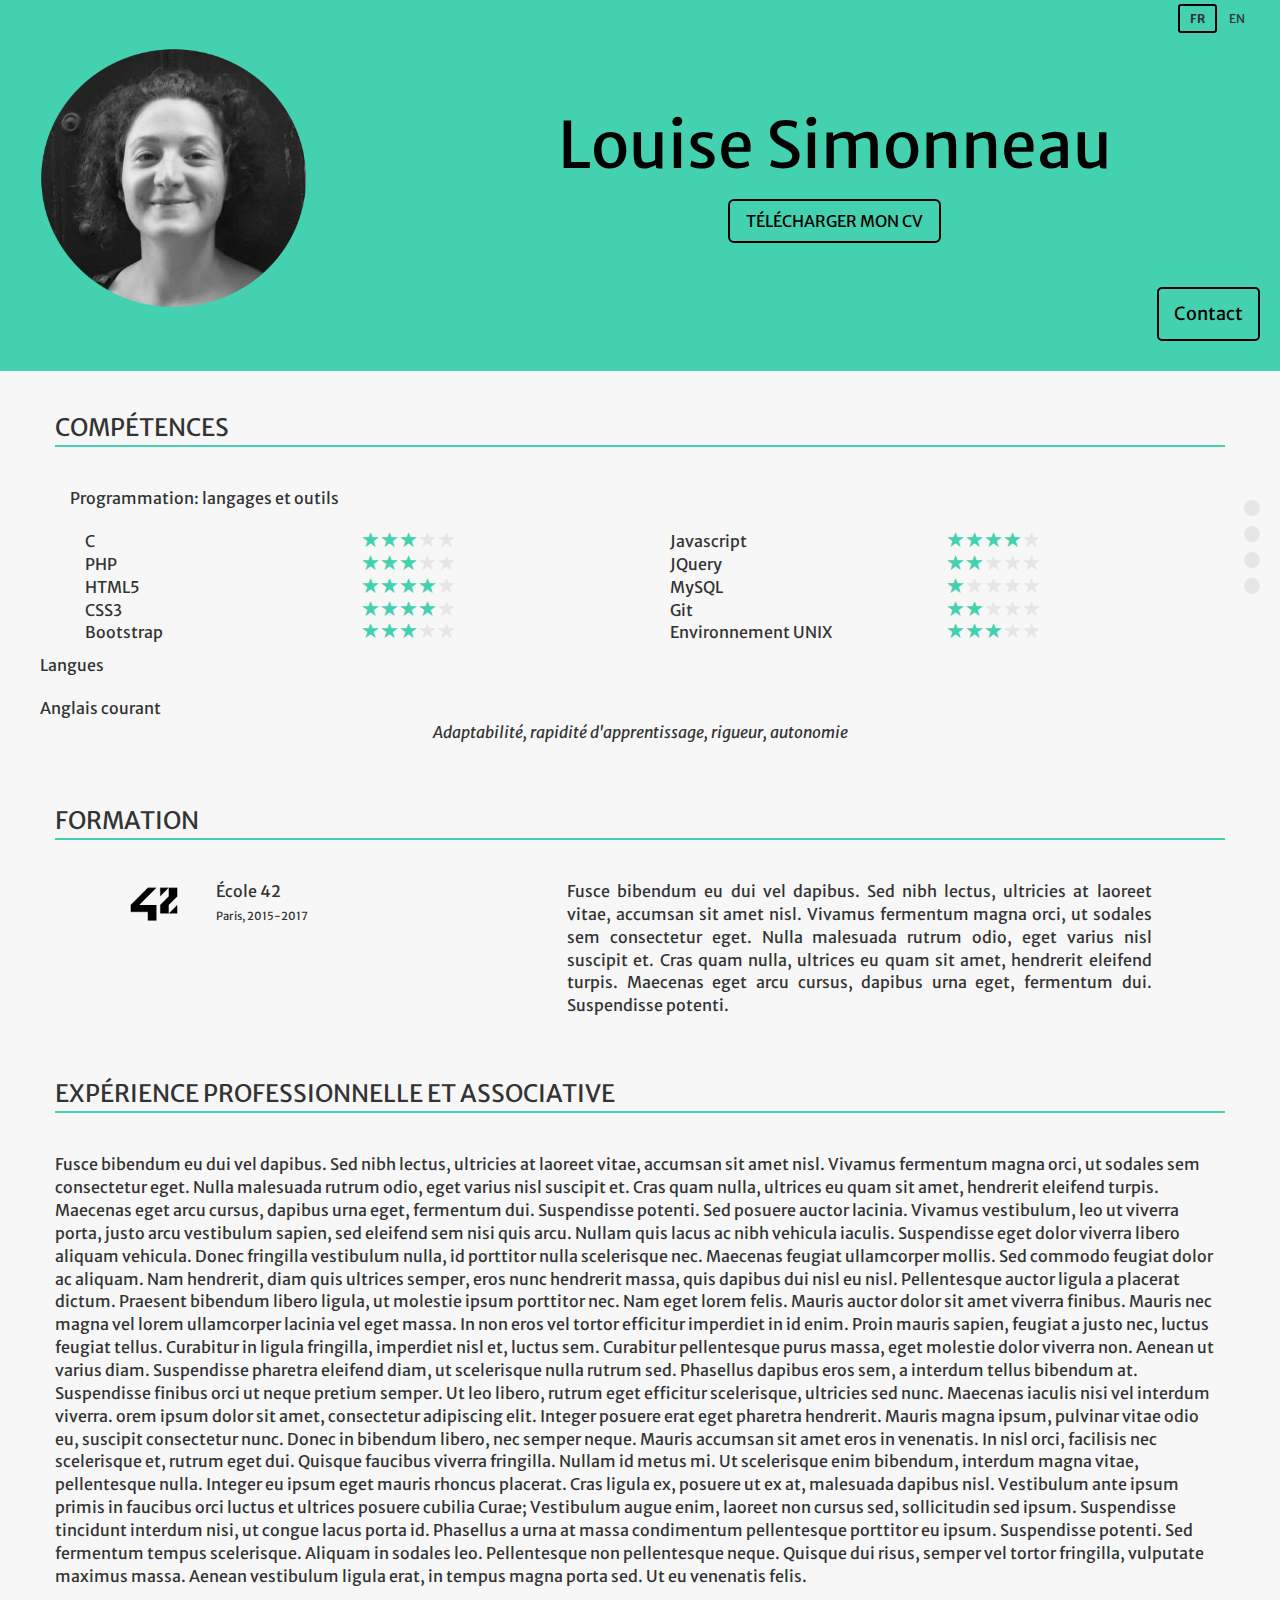
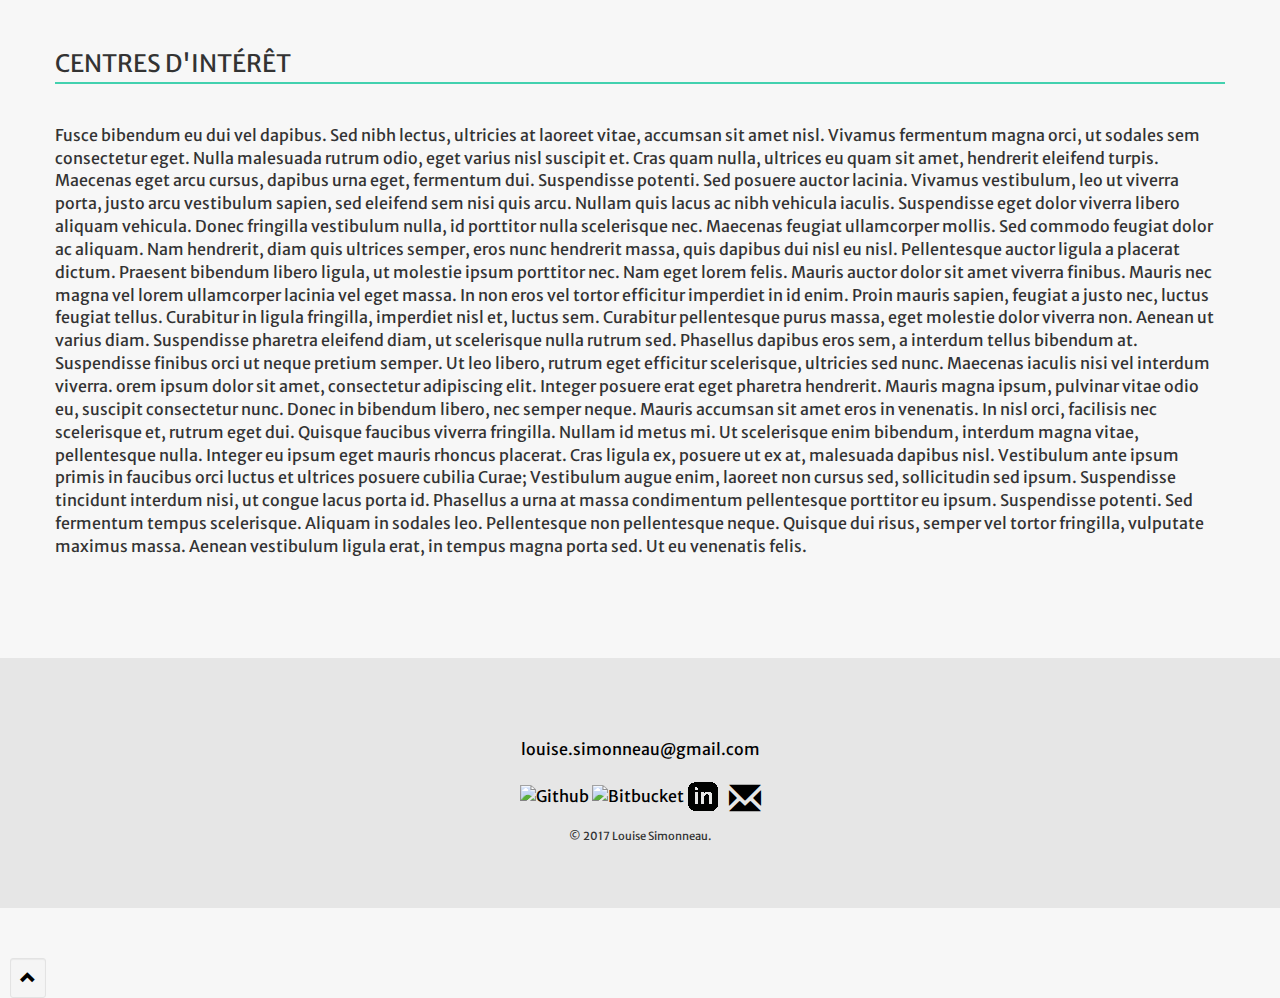
==== index.html @ 4b3ee163 "star-rated skills, imgs for studies" ====
<!DOCTYPE html>
<html>
<head>
	<title>Louise Simonneau</title>

	<meta charset="utf-8">
  	<meta name="viewport" content="width=device-width, initial-scale=1">
	<link href="https://fonts.googleapis.com/css?family=Merriweather+Sans" rel="stylesheet">
 	<link rel="stylesheet" href="https://maxcdn.bootstrapcdn.com/bootstrap/3.3.7/css/bootstrap.min.css">
 	<script src="https://ajax.googleapis.com/ajax/libs/jquery/3.2.1/jquery.min.js"></script>
	<script src="https://maxcdn.bootstrapcdn.com/bootstrap/3.3.7/js/bootstrap.min.js"></script>
	<link rel="stylesheet" type="text/css" href="resume.css">
	<script type="text/javascript" src="translate.js"></script>
</head>

<body data-spy="scroll" data-target="navbar" data-offset="50">
	<header id="top" class="container-fluid">
		<div id="lang_selectors" class="row-fluid">
			<span id="fr" class="btn-sm lang_selector">FR</span>
			<span id="en" class="btn-sm lang_selector">EN</span>
		</div>
		<div id="ls_dl" class="row-fluid">
			<div class="col-xs-5 col-sm-4 col-md-4 col-lg-4"><img id="photo" alt="Louise Simonneau" src="img/resume_photo.png"></img></div>
			<div id="title" class="col-xs-7 col-sm-8 col-md-8 col-lg-8">
				<h1 id="name"><a href="#">Louise Simonneau</a></h1>
				<div class="row">
				<a id="down_button" class="btn-lg" target="blank"></a>
      			<a id="sm_down_button" target="blank"><span class="btn-lg glyphicon glyphicon-download-alt"></span></a>
			</div>
			</div>
		</div>
		<nav id="nav_bar" class="row-fluid nav navbar-default">
				<!--  <div class="navbar-header">
      				<button id="nav_bar_toggle" type="button" class="navbar-toggle" data-toggle="collapse" data-target="#nav_bar">
     					<span class="icon-bar"></span>
        				<span class="icon-bar"></span>
        				<span class="icon-bar"></span>
      				</button>
      			</div>
      			<div id="nav_bar" class="collapse navbar-collapse">
      				<ul class="nav navbar-nav navbar-right">
      					<li>
      						<a id="skills_nav" href="#skills"></a>
      					</li>
      					<li>
      						<a id="ed_nav" href="#education"></a>
      					</li>
      					<li>
      						<a id="exp_nav" href="#experience"></a>
      					</li>
      					<li>
      						<a id="hobs_nav" href="#hobbies"></a>
      					</li>
      					<li id="contact_nav">
      						<a href="#links">Contact</a>
      					</li>
      				</ul>
      			</div> -->
      		<ul class="nav navbar-nav navbar-right">
      			<li>
					<a id="contact_nav" class="btn-lg" href="#links">Contact</a>
      			</li>
		</nav>
		<!-- </div> -->
	</header>



<div class="container main">
<div data-spy="affix" id="dot-nav">
    	<ul>
	      <li id="skills_nav" class="my-tooltip" title="Skills"><a href="#skills_title"></a></li>
	      <li id="ed_nav" class="my-tooltip" title="Education"><a href="#education"></a></li>
	      <li id="exp_nav" class="my-tooltip" title="Experience"><a href="#experience"></a></li>
	      <li id="hobs_nav" class="my-tooltip" title="Hobbies"><a href="#hobbies"></a></li>

	    </ul>
	</div>
	<span id="top_link" class="hidden affix-top">
   		<a href="#top" class="well well-sm" onclick="$('html,body').animate({scrollTop:0},'slow');return false;">
   	    	<i class="glyphicon glyphicon-chevron-up"></i>
   		</a>
	</span>

	<section id="skills" class="row resume_section">
		<div id="skills_title" class="section_title"></div>
			<div class="col-xs-12 col-sm-12 col-md-12 col-lg-12">
				<div class="row skills_row">
					<p id="info" class="subsection_title col-xs-12 col-sm-12 col-md-12 col-lg-12"></p>
					<ul class="col-xs-12 col-sm-6 col-md-6 col-lg-6">
						<li class="skill">
							<span class="skill_id col-xs-6 col-sm-6 col-md-6 col-lg-6">C</span>
							<div class="stars col-xs-6 col-sm-6 col-md-6 col-lg-6">
								<span class="glyphicon glyphicon-star filled"></span>
								<span class="glyphicon glyphicon-star filled"></span>
								<span class="glyphicon glyphicon-star filled"></span>
								<span class="glyphicon glyphicon-star"></span>
								<span class="glyphicon glyphicon-star"></span>
							</div>
						</li>
						<li class="skill">
							<!-- <div class="skill col-xs-12 col-sm-6 col-md-6 col-lg-6"> -->
							<span class="skill_id col-xs-6 col-sm-6 col-md-6 col-lg-6">PHP</span>
							<div class="stars col-xs-6 col-sm-6 col-md-6 col-lg-6">
								<span class="glyphicon glyphicon-star filled"></span>
								<span class="glyphicon glyphicon-star filled"></span>
								<span class="glyphicon glyphicon-star filled"></span>
								<span class="glyphicon glyphicon-star"></span>
								<span class="glyphicon glyphicon-star"></span>
							</div>
						</li>
						<li class="skill">
					<!-- <div class="skill col-xs-12 col-sm-6 col-md-6 col-lg-6"> -->
							<span class="skill_id col-xs-6 col-sm-6 col-md-6 col-lg-6">HTML5</span>
							<div class="stars col-xs-6 col-sm-6 col-md-6 col-lg-6">
								<span class="glyphicon glyphicon-star filled"></span>
								<span class="glyphicon glyphicon-star filled"></span>
								<span class="glyphicon glyphicon-star filled"></span>
								<span class="glyphicon glyphicon-star filled"></span>
								<span class="glyphicon glyphicon-star"></span>
							</div>
						</li>
					<!-- <div class="skill col-xs-12 col-sm-6 col-md-6 col-lg-6"> -->
						<li class="skill">
							<span class="skill_id col-xs-6 col-sm-6 col-md-6 col-lg-6">CSS3</span>
							<div class="stars col-xs-6 col-sm-6 col-md-6 col-lg-6">
								<span class="glyphicon glyphicon-star filled"></span>
								<span class="glyphicon glyphicon-star filled"></span>
								<span class="glyphicon glyphicon-star filled"></span>
								<span class="glyphicon glyphicon-star filled"></span>
								<span class="glyphicon glyphicon-star"></span>
							</div>
						</li>
					<!-- <div class="skill col-xs-12 col-sm-6 col-md-6 col-lg-6"> -->
						<li class="skill">
							<span class="skill_id col-xs-6 col-sm-6 col-md-6 col-lg-6">Bootstrap</span>
							<div class="stars col-xs-6 col-sm-6 col-md-6 col-lg-6">
								<span class="glyphicon glyphicon-star filled"></span>
								<span class="glyphicon glyphicon-star filled"></span>
								<span class="glyphicon glyphicon-star filled"></span>
								<span class="glyphicon glyphicon-star"></span>
								<span class="glyphicon glyphicon-star"></span>
							</div>
						</li>
						</ul>
					<ul class="no-bullets col-xs-12 col-sm-6 col-md-6 col-lg-6">
						<li class="skill">
					<!-- <div class="skill col-xs-12 col-sm-6 col-md-6 col-lg-6"> -->
							<span class="skill_id col-xs-6 col-sm-6 col-md-6 col-lg-6">Javascript</span>
							<div class="stars col-xs-6 col-sm-6 col-md-6 col-lg-6">
								<span class="glyphicon glyphicon-star filled"></span>
								<span class="glyphicon glyphicon-star filled"></span>
								<span class="glyphicon glyphicon-star filled"></span>
								<span class="glyphicon glyphicon-star filled"></span>
								<span class="glyphicon glyphicon-star"></span>
							</div>
						</li>
					<!-- <div class="skill col-xs-12 col-sm-6 col-md-6 col-lg-6"> -->
						<li class="skill">
							<span class="skill_id col-xs-6 col-sm-6 col-md-6 col-lg-6">JQuery</span>
							<div class="stars col-xs-6 col-sm-6 col-md-6 col-lg-6">
								<span class="glyphicon glyphicon-star filled"></span>
								<span class="glyphicon glyphicon-star filled"></span>
								<span class="glyphicon glyphicon-star"></span>
								<span class="glyphicon glyphicon-star"></span>
								<span class="glyphicon glyphicon-star"></span>
							</div>
						</li>
						<li class="skill">
					<!-- <div class="skill col-xs-12 col-sm-6 col-md-6 col-lg-6"> -->
							<span class="skill_id col-xs-6 col-sm-6 col-md-6 col-lg-6">MySQL</span>
							<div class="stars col-xs-6 col-sm-6 col-md-6 col-lg-6">
								<span class="glyphicon glyphicon-star filled"></span>
								<span class="glyphicon glyphicon-star"></span>
								<span class="glyphicon glyphicon-star"></span>
								<span class="glyphicon glyphicon-star"></span>
								<span class="glyphicon glyphicon-star"></span>
							</div>
						</li>
					<!-- <div class="skill col-xs-12 col-sm-6 col-md-6 col-lg-6"> -->
						<li class="skill">
							<span class="skill_id col-xs-6 col-sm-6 col-md-6 col-lg-6">Git</span>
							<div class="stars col-xs-6 col-sm-6 col-md-6 col-lg-6">
								<span class="glyphicon glyphicon-star filled"></span>
								<span class="glyphicon glyphicon-star filled"></span>
								<span class="glyphicon glyphicon-star"></span>
								<span class="glyphicon glyphicon-star"></span>
								<span class="glyphicon glyphicon-star"></span>
							</div>
						</li>
						<li class="skill">
					<!-- <div class="skill col-xs-12 col-sm-6 col-md-6 col-lg-6"> -->
							<span id="unix" class="skill_id col-xs-6 col-sm-6 col-md-6 col-lg-6"></span>
							<div class="stars col-xs-6 col-sm-6 col-md-6 col-lg-6">
								<span class="glyphicon glyphicon-star filled"></span>
								<span class="glyphicon glyphicon-star filled"></span>
								<span class="glyphicon glyphicon-star filled"></span>
								<span class="glyphicon glyphicon-star"></span>
								<span class="glyphicon glyphicon-star"></span>
							</div>
						</li>
				</ul>
				<div class="row">
					<p id="lang" class="subsection_title"></p>
					<p id="french"></p>
					<p id="english"></p>
				</div>
			</div>
			<div class="col-xs-12 col-sm-6 col-md-6 col-lg-6">
			</div>
		<div id="comp_adj" class="col-xs-12 col-sm-12 col-md-12 col-lg-12"></div>
	</section>

	<section id="education" class="row resume_section">
		<div id="ed_title" class="section_title"></div>
		<div class="section_content">
			<a href="http://www.42.fr/" target="blank" class="col-xs-1 col-sm-1 col-md-1 col-lg-1">
				<img alt="&Eacutecole 42" src="img/42.png"></img>
			</a>
			<div class="col-xs-4 col-sm-4 col-md-4 col-lg-4">
				<p>&Eacutecole 42</p>
				<span class="year">Paris, 2015-2017</span>
			</div>
			<div class="description col-xs-7 col-sm-7 col-md-7 col-lg-7">
				Fusce bibendum eu dui vel dapibus. Sed nibh lectus, ultricies at laoreet vitae, accumsan sit amet nisl. Vivamus fermentum magna orci, ut sodales sem consectetur eget. Nulla malesuada rutrum odio, eget varius nisl suscipit et. Cras quam nulla, ultrices eu quam sit amet, hendrerit eleifend turpis. Maecenas eget arcu cursus, dapibus urna eget, fermentum dui. Suspendisse potenti.
			</div>
		</div>

	</section>

	<section id="experience" class="row resume_section">
		<div id="exp_title" class="section_title"></div>
		<p>Fusce bibendum eu dui vel dapibus. Sed nibh lectus, ultricies at laoreet vitae, accumsan sit amet nisl. Vivamus fermentum magna orci, ut sodales sem consectetur eget. Nulla malesuada rutrum odio, eget varius nisl suscipit et. Cras quam nulla, ultrices eu quam sit amet, hendrerit eleifend turpis. Maecenas eget arcu cursus, dapibus urna eget, fermentum dui. Suspendisse potenti. Sed posuere auctor lacinia. Vivamus vestibulum, leo ut viverra porta, justo arcu vestibulum sapien, sed eleifend sem nisi quis arcu. Nullam quis lacus ac nibh vehicula iaculis. Suspendisse eget dolor viverra libero aliquam vehicula. Donec fringilla vestibulum nulla, id porttitor nulla scelerisque nec. Maecenas feugiat ullamcorper mollis. Sed commodo feugiat dolor ac aliquam. Nam hendrerit, diam quis ultrices semper, eros nunc hendrerit massa, quis dapibus dui nisl eu nisl.

Pellentesque auctor ligula a placerat dictum. Praesent bibendum libero ligula, ut molestie ipsum porttitor nec. Nam eget lorem felis. Mauris auctor dolor sit amet viverra finibus. Mauris nec magna vel lorem ullamcorper lacinia vel eget massa. In non eros vel tortor efficitur imperdiet in id enim. Proin mauris sapien, feugiat a justo nec, luctus feugiat tellus.

Curabitur in ligula fringilla, imperdiet nisl et, luctus sem. Curabitur pellentesque purus massa, eget molestie dolor viverra non. Aenean ut varius diam. Suspendisse pharetra eleifend diam, ut scelerisque nulla rutrum sed. Phasellus dapibus eros sem, a interdum tellus bibendum at. Suspendisse finibus orci ut neque pretium semper. Ut leo libero, rutrum eget efficitur scelerisque, ultricies sed nunc. Maecenas iaculis nisi vel interdum viverra.
orem ipsum dolor sit amet, consectetur adipiscing elit. Integer posuere erat eget pharetra hendrerit. Mauris magna ipsum, pulvinar vitae odio eu, suscipit consectetur nunc. Donec in bibendum libero, nec semper neque. Mauris accumsan sit amet eros in venenatis. In nisl orci, facilisis nec scelerisque et, rutrum eget dui. Quisque faucibus viverra fringilla. Nullam id metus mi. Ut scelerisque enim bibendum, interdum magna vitae, pellentesque nulla. Integer eu ipsum eget mauris rhoncus placerat. Cras ligula ex, posuere ut ex at, malesuada dapibus nisl.

Vestibulum ante ipsum primis in faucibus orci luctus et ultrices posuere cubilia Curae; Vestibulum augue enim, laoreet non cursus sed, sollicitudin sed ipsum. Suspendisse tincidunt interdum nisi, ut congue lacus porta id. Phasellus a urna at massa condimentum pellentesque porttitor eu ipsum. Suspendisse potenti. Sed fermentum tempus scelerisque. Aliquam in sodales leo. Pellentesque non pellentesque neque. Quisque dui risus, semper vel tortor fringilla, vulputate maximus massa. Aenean vestibulum ligula erat, in tempus magna porta sed. Ut eu venenatis felis.
</p>
	</section>

	<section id="hobbies" class="row resume_section">
		<div id="hobbies_title" class="section_title"></div>
		<p>Fusce bibendum eu dui vel dapibus. Sed nibh lectus, ultricies at laoreet vitae, accumsan sit amet nisl. Vivamus fermentum magna orci, ut sodales sem consectetur eget. Nulla malesuada rutrum odio, eget varius nisl suscipit et. Cras quam nulla, ultrices eu quam sit amet, hendrerit eleifend turpis. Maecenas eget arcu cursus, dapibus urna eget, fermentum dui. Suspendisse potenti. Sed posuere auctor lacinia. Vivamus vestibulum, leo ut viverra porta, justo arcu vestibulum sapien, sed eleifend sem nisi quis arcu. Nullam quis lacus ac nibh vehicula iaculis. Suspendisse eget dolor viverra libero aliquam vehicula. Donec fringilla vestibulum nulla, id porttitor nulla scelerisque nec. Maecenas feugiat ullamcorper mollis. Sed commodo feugiat dolor ac aliquam. Nam hendrerit, diam quis ultrices semper, eros nunc hendrerit massa, quis dapibus dui nisl eu nisl.

Pellentesque auctor ligula a placerat dictum. Praesent bibendum libero ligula, ut molestie ipsum porttitor nec. Nam eget lorem felis. Mauris auctor dolor sit amet viverra finibus. Mauris nec magna vel lorem ullamcorper lacinia vel eget massa. In non eros vel tortor efficitur imperdiet in id enim. Proin mauris sapien, feugiat a justo nec, luctus feugiat tellus.

Curabitur in ligula fringilla, imperdiet nisl et, luctus sem. Curabitur pellentesque purus massa, eget molestie dolor viverra non. Aenean ut varius diam. Suspendisse pharetra eleifend diam, ut scelerisque nulla rutrum sed. Phasellus dapibus eros sem, a interdum tellus bibendum at. Suspendisse finibus orci ut neque pretium semper. Ut leo libero, rutrum eget efficitur scelerisque, ultricies sed nunc. Maecenas iaculis nisi vel interdum viverra.
orem ipsum dolor sit amet, consectetur adipiscing elit. Integer posuere erat eget pharetra hendrerit. Mauris magna ipsum, pulvinar vitae odio eu, suscipit consectetur nunc. Donec in bibendum libero, nec semper neque. Mauris accumsan sit amet eros in venenatis. In nisl orci, facilisis nec scelerisque et, rutrum eget dui. Quisque faucibus viverra fringilla. Nullam id metus mi. Ut scelerisque enim bibendum, interdum magna vitae, pellentesque nulla. Integer eu ipsum eget mauris rhoncus placerat. Cras ligula ex, posuere ut ex at, malesuada dapibus nisl.

Vestibulum ante ipsum primis in faucibus orci luctus et ultrices posuere cubilia Curae; Vestibulum augue enim, laoreet non cursus sed, sollicitudin sed ipsum. Suspendisse tincidunt interdum nisi, ut congue lacus porta id. Phasellus a urna at massa condimentum pellentesque porttitor eu ipsum. Suspendisse potenti. Sed fermentum tempus scelerisque. Aliquam in sodales leo. Pellentesque non pellentesque neque. Quisque dui risus, semper vel tortor fringilla, vulputate maximus massa. Aenean vestibulum ligula erat, in tempus magna porta sed. Ut eu venenatis felis.
</p>
	</section>
</div>

<footer class="container-fluid">
	<div class="row-fluid">
		<a href="mailto:louise.simonneau@gmail.com">louise.simonneau@gmail.com</a>
	</div>
	<div id="links" class="row-fluid">
		<a href="https://github.com/lsimonne" target="blank"><img class="link_img" src="img/github.png" alt="Github"></a>
		<a href="https://bitbucket.org/lsimonne/" target="blank"><img class="link_img" src="img/bitbucket.png" alt="Bitbucket"></a>
		<a href="https://www.linkedin.com/in/louise-simonneau-8ba914130/" target="blank"><img class="link_img" src="img/linkedin.png" alt="LinkedIn"></a>
		<a href="mailto:louise.simonneau@gmail.com" class="glyphicon glyphicon-envelope"></a>
	</div>
	<p class="copyright">&copy 2017 Louise Simonneau.</p>

<!-- links to linkedin, github, etc. -->
</footer>
<script type="text/javascript" src="smooth_scrolling.js"></script>
</body>
</html>
---- resume.css ----
body {
	font-family: 'Merriweather Sans', sans-serif;
	background-color: #F7F7F7;
	box-sizing: border-box;
	font-size: 16px;
	position: relative;
}
header {
	background-color: #43D1AF;
	margin-bottom: 30px;
	padding-bottom: 20px;
}
p {
	margin: 0;
}
.right_align {
	text-align: right;
}
#photo {
	height: 70%;
	width: 70%;
}
#title {
	padding: 5% 0px 0px 0px;
}
a {
	color: black;
	text-decoration: none;
}
a:link, a:visited, a:active {
	text-decoration: none;
	color: black;
}
h1 {
	font-size: 2.5em;
	font-weight: normal;
	margin-top: 0px;
	margin-bottom: 15px;
}
.row-fluid {
	padding: 10px 10px 10px 10px;
	clear: both;
}
nav, .navbar, .nav, .navbar-right {
	background-color: #43D1AF;
	border: none;
}
.navbar-default .navbar-nav>li>a{
	color: black;
}
.glyphicon-download-alt {
	font-size: 1.5em;
	margin-left: 50px;
	margin-bottom: -20px;
	padding: 0;
}
#contact_nav {
	border-radius: 5px;
	border: 2px solid black;
	float: right;
	margin-top: -30px;
	margin-right: 10px;
}
#contact_nav:hover {
	color: #888788;
	border: 2px solid #888788;
}
#dot-nav{
	right: 10px;
	top: 50%;
	margin-top: -50px;
	height: 100px;
	z-index: 999;
}
#dot-nav li {
	position: relative;
	background-color: #e6e6e6;
	border:3px solid #e6e6e6;
	border-radius: 15px 15px 15px 15px;
	cursor: pointer;
	padding: 5px;
	height: 10px;
	margin: 10px 10px 0px 0px;
	width: 10px;
	vertical-align:bottom;
}
#dot-nav li.active, #dot-nav li:hover {
	background-color: #43D1AF;
}
.my-tooltip + .tooltip.left > .tooltip-arrow{
    top: 50%;
    right:  0;
    margin-top: -5px;
    border-top: 5px solid transparent;
    border-bottom: 5px solid transparent;
    border-left: 5px solid #43D1AF;
}
ul {
	list-style-type: none;
}
#top_link.affix-top {
    position: absolute; /* allows it to "slide" up into view */
    bottom: -82px;
    left: 10px;
}
#top_link.affix {
    position: fixed; /* keeps it on the bottom once in view */
    bottom: 18px;
    left: 95%;
}
#down_button {
	border: 2px solid black;
	font-size: 0.8em;
	color: black;
	margin-left: 90px;
}
#down_button:hover {
	color: #888788;
	border: 2px solid #888788;
}
#sm_down_button {
	display: none;
}
#lang_selectors {
	text-align: right;
	font-size: 0.7em;
}
.lang_selector {
	cursor: pointer;
}
.lang_selector:hover {
	color: #888788;
}
.resume_section {
	margin-bottom: 50px;
}
.section_title {
	font-size: 1.5em;
	width: 100%;
	margin-bottom: 40px;
	padding-top: 10px;
	border-bottom: 2px solid #43D1AF;
}
.section_content {
	margin: 0 5% 0 5%;
}
.subsection_title {
	margin-bottom: 20px;
}
li.skill {
	margin-bottom: 20px;
}
.glyphicon.glyphicon-star.filled {
	color: #43D1AF;
}
.glyphicon.glyphicon-star {
	color: #e6e6e6;
}
#comp_adj {
	text-align: center;
	font-style: italic;
}
.year {
	font-size: 0.7em;
}
.description {
	text-align: justify;
	text-justify: inter-word;
}
footer {
	background-color: #e6e6e6;
	text-align: center;
	vertical-align: middle;
	padding: 70px;
	margin-top: 50px;
	height: 250px;
}
.copyright {
	font-size: 0.7em;
	margin-bottom: 0;
}
.link_img {
	margin-top: -1.5em;
}
.glyphicon-envelope {
	font-size: 2em;
	margin-left: 7px;
}
@media only screen and (min-width: 1200px) {
	#title {
		padding-left: 10%;
	}
	h1 {
		font-size: 4em;
		margin-bottom: 30px;
	}
	#dot-nav{
		top: 60%;
	}
	#down_button {
		margin-left: 185px;
		font-size: 1em;
	}
}
@media only screen and (max-width: 767px) {
	#top_link.affix {
		left: 90%;
	}
	#photo {
		height: 90%;
		width: 90%;
	}
}
@media only screen and (max-width: 664px) {
	#title {
		padding-top: 0%;
	}
	#down_button {
		display: none;
	}
	#sm_down_button {
		display: block;
	}
	#contact_nav {
		margin-top: -55px;
	}
}
@media only screen and (max-width: 396px) {
	h1 {
		font-size: 2em;
	}
	.container-fluid {
		padding-left: 0px;
	}
}
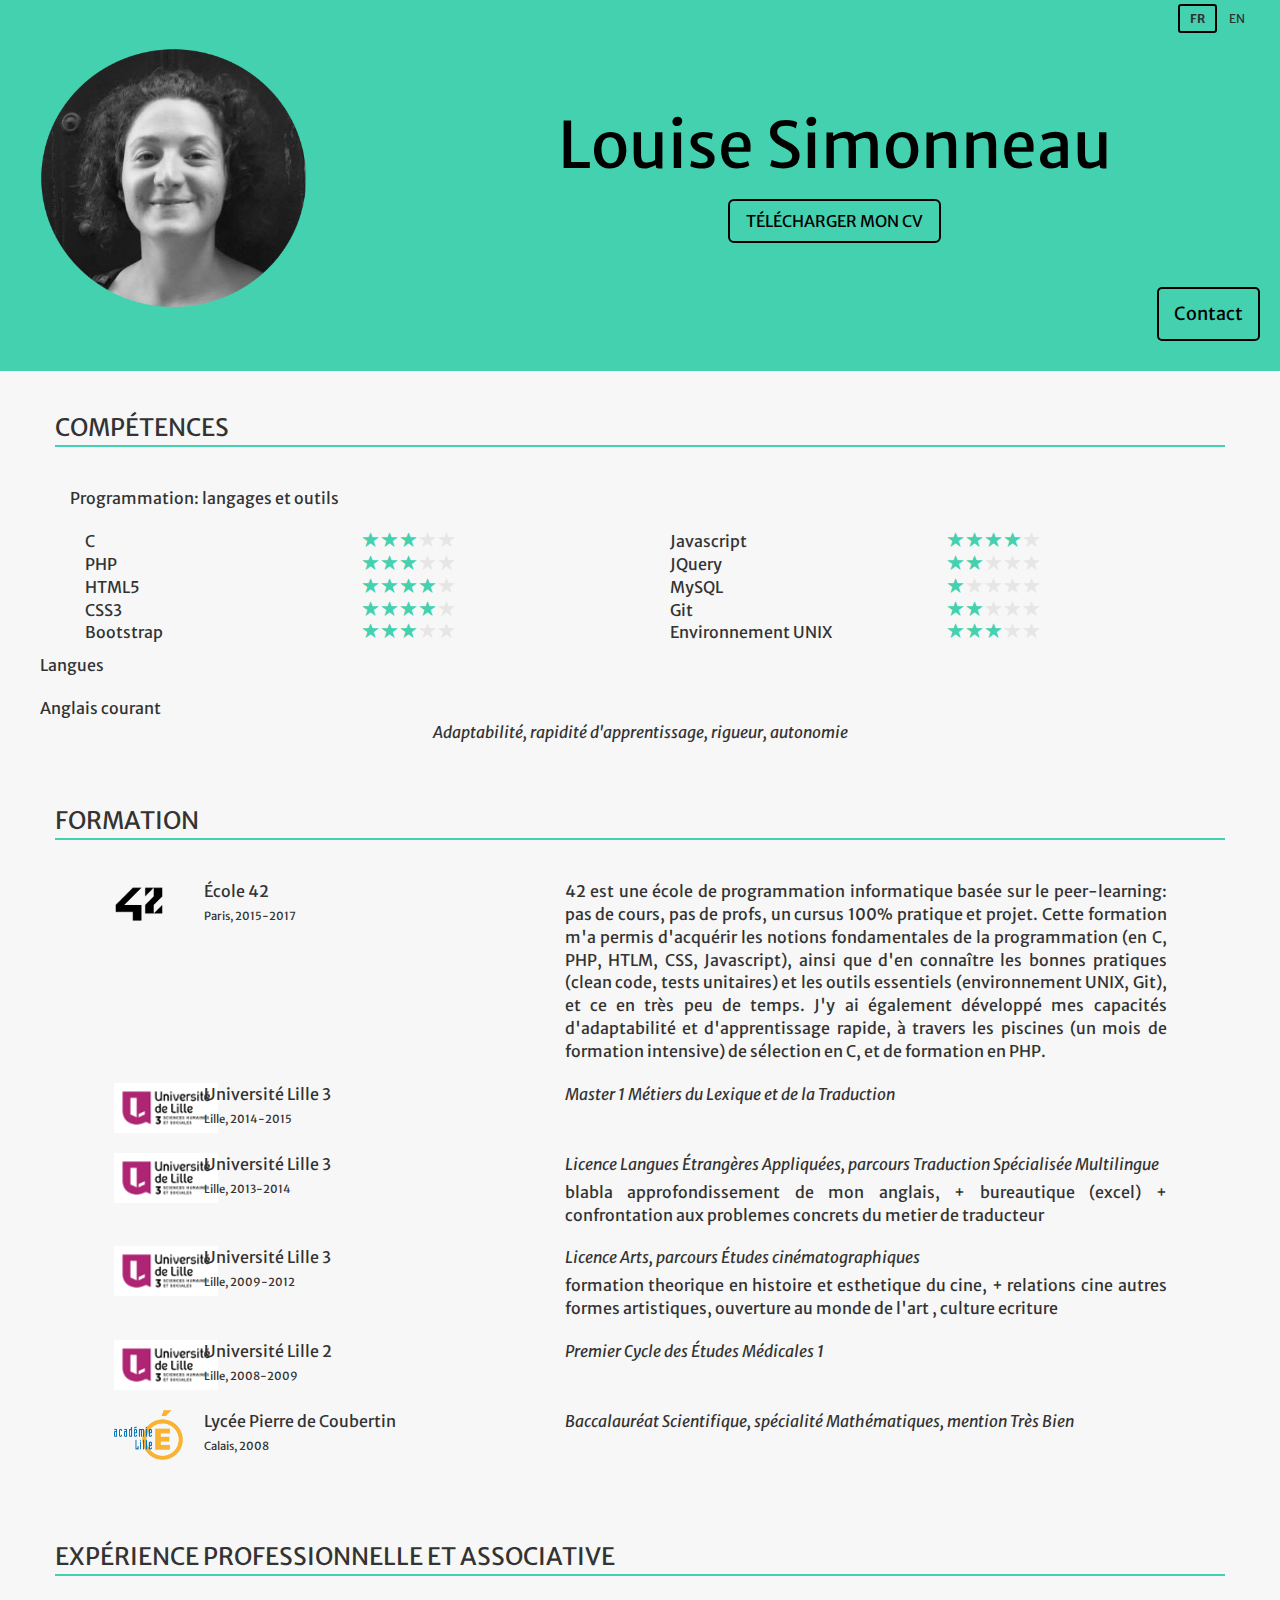
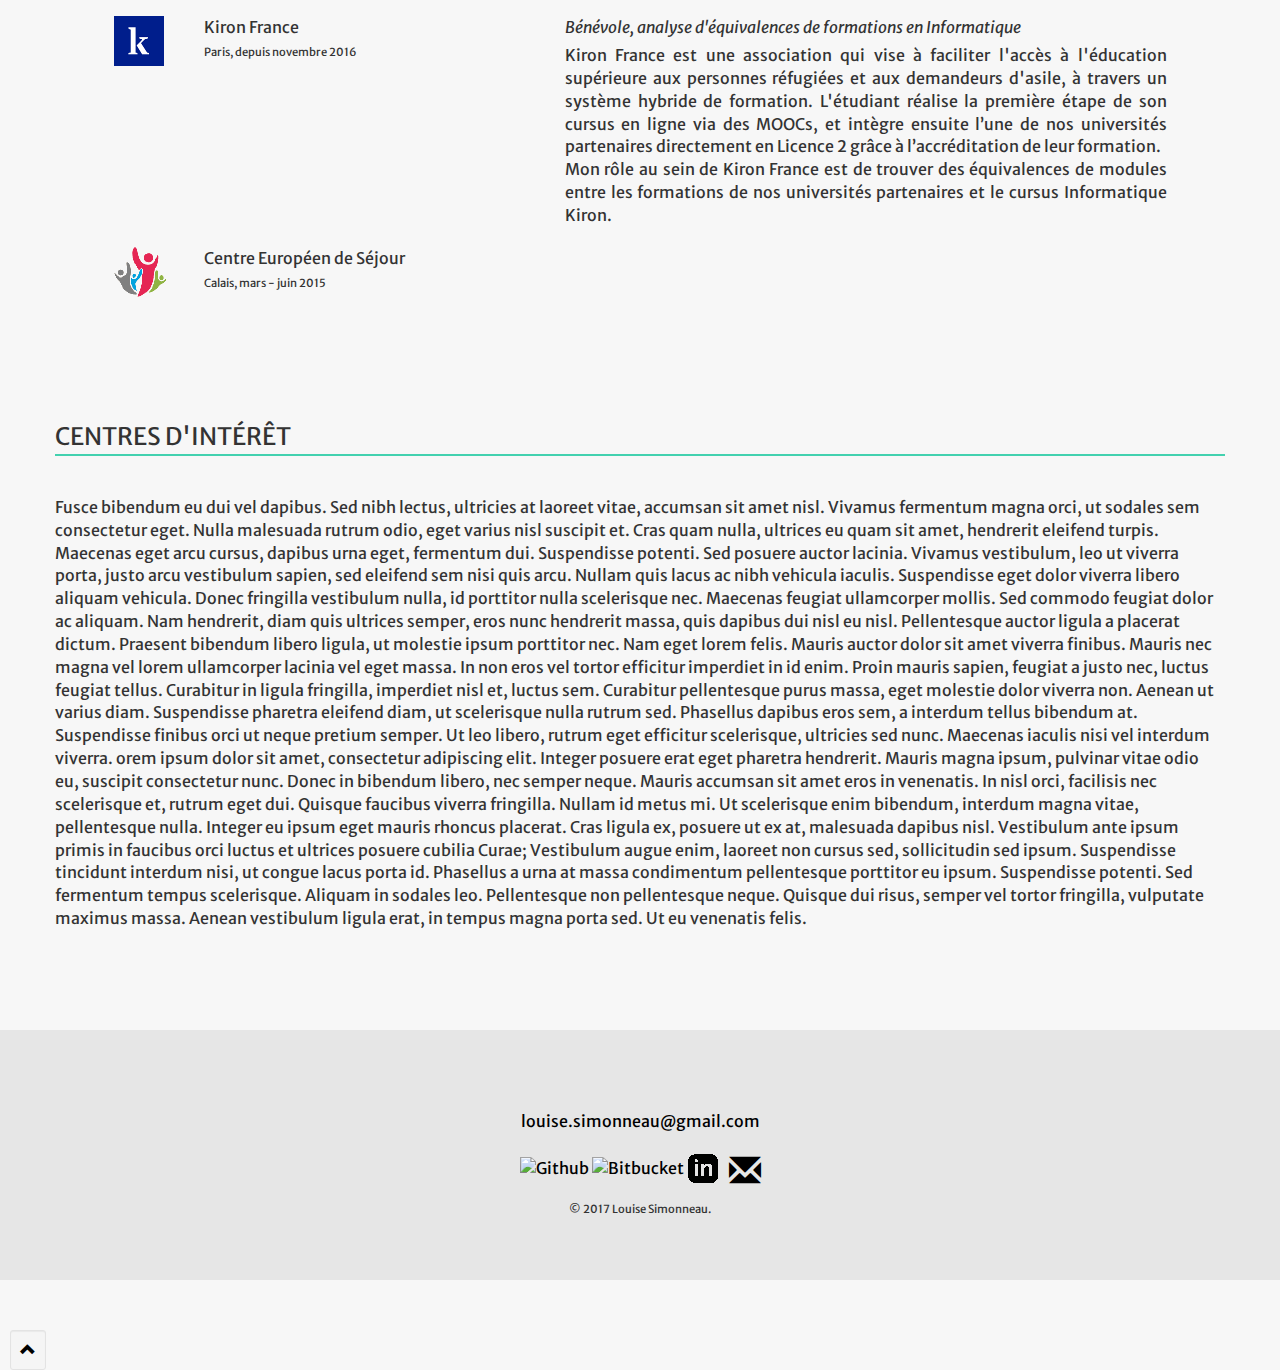
==== commit 06226808: "contents formation + fixed dot nav" ====
--- a/index.html
+++ b/index.html
@@ -5,6 +5,9 @@
 
 	<meta charset="utf-8">
   	<meta name="viewport" content="width=device-width, initial-scale=1">
+	<meta NAME="ROBOTS" CONTENT="INDEX, FOLLOW">
+  	<meta name="author" content="Louise Simonneau">
+  	<meta name="description" content="CV de Louise Simonneau">
 	<link href="https://fonts.googleapis.com/css?family=Merriweather+Sans" rel="stylesheet">
  	<link rel="stylesheet" href="https://maxcdn.bootstrapcdn.com/bootstrap/3.3.7/css/bootstrap.min.css">
  	<script src="https://ajax.googleapis.com/ajax/libs/jquery/3.2.1/jquery.min.js"></script>
@@ -24,8 +27,8 @@
 			<div id="title" class="col-xs-7 col-sm-8 col-md-8 col-lg-8">
 				<h1 id="name"><a href="#">Louise Simonneau</a></h1>
 				<div class="row">
-				<a id="down_button" class="btn-lg" target="blank"></a>
-      			<a id="sm_down_button" target="blank"><span class="btn-lg glyphicon glyphicon-download-alt"></span></a>
+				<a id="down_button" class="btn-lg" target="_blank"></a>
+      			<a id="sm_down_button" target="_blank"><span class="btn-lg glyphicon glyphicon-download-alt"></span></a>
 			</div>
 			</div>
 		</div>
@@ -67,7 +70,7 @@
 
 
 <div class="container main">
-<div data-spy="affix" id="dot-nav">
+<div  class="affix" id="dot-nav">
     	<ul>
 	      <li id="skills_nav" class="my-tooltip" title="Skills"><a href="#skills_title"></a></li>
 	      <li id="ed_nav" class="my-tooltip" title="Education"><a href="#education"></a></li>
@@ -99,7 +102,6 @@
 							</div>
 						</li>
 						<li class="skill">
-							<!-- <div class="skill col-xs-12 col-sm-6 col-md-6 col-lg-6"> -->
 							<span class="skill_id col-xs-6 col-sm-6 col-md-6 col-lg-6">PHP</span>
 							<div class="stars col-xs-6 col-sm-6 col-md-6 col-lg-6">
 								<span class="glyphicon glyphicon-star filled"></span>
@@ -110,7 +112,6 @@
 							</div>
 						</li>
 						<li class="skill">
-					<!-- <div class="skill col-xs-12 col-sm-6 col-md-6 col-lg-6"> -->
 							<span class="skill_id col-xs-6 col-sm-6 col-md-6 col-lg-6">HTML5</span>
 							<div class="stars col-xs-6 col-sm-6 col-md-6 col-lg-6">
 								<span class="glyphicon glyphicon-star filled"></span>
@@ -120,7 +121,6 @@
 								<span class="glyphicon glyphicon-star"></span>
 							</div>
 						</li>
-					<!-- <div class="skill col-xs-12 col-sm-6 col-md-6 col-lg-6"> -->
 						<li class="skill">
 							<span class="skill_id col-xs-6 col-sm-6 col-md-6 col-lg-6">CSS3</span>
 							<div class="stars col-xs-6 col-sm-6 col-md-6 col-lg-6">
@@ -131,7 +131,6 @@
 								<span class="glyphicon glyphicon-star"></span>
 							</div>
 						</li>
-					<!-- <div class="skill col-xs-12 col-sm-6 col-md-6 col-lg-6"> -->
 						<li class="skill">
 							<span class="skill_id col-xs-6 col-sm-6 col-md-6 col-lg-6">Bootstrap</span>
 							<div class="stars col-xs-6 col-sm-6 col-md-6 col-lg-6">
@@ -145,7 +144,6 @@
 						</ul>
 					<ul class="no-bullets col-xs-12 col-sm-6 col-md-6 col-lg-6">
 						<li class="skill">
-					<!-- <div class="skill col-xs-12 col-sm-6 col-md-6 col-lg-6"> -->
 							<span class="skill_id col-xs-6 col-sm-6 col-md-6 col-lg-6">Javascript</span>
 							<div class="stars col-xs-6 col-sm-6 col-md-6 col-lg-6">
 								<span class="glyphicon glyphicon-star filled"></span>
@@ -155,7 +153,6 @@
 								<span class="glyphicon glyphicon-star"></span>
 							</div>
 						</li>
-					<!-- <div class="skill col-xs-12 col-sm-6 col-md-6 col-lg-6"> -->
 						<li class="skill">
 							<span class="skill_id col-xs-6 col-sm-6 col-md-6 col-lg-6">JQuery</span>
 							<div class="stars col-xs-6 col-sm-6 col-md-6 col-lg-6">
@@ -167,7 +164,6 @@
 							</div>
 						</li>
 						<li class="skill">
-					<!-- <div class="skill col-xs-12 col-sm-6 col-md-6 col-lg-6"> -->
 							<span class="skill_id col-xs-6 col-sm-6 col-md-6 col-lg-6">MySQL</span>
 							<div class="stars col-xs-6 col-sm-6 col-md-6 col-lg-6">
 								<span class="glyphicon glyphicon-star filled"></span>
@@ -177,7 +173,6 @@
 								<span class="glyphicon glyphicon-star"></span>
 							</div>
 						</li>
-					<!-- <div class="skill col-xs-12 col-sm-6 col-md-6 col-lg-6"> -->
 						<li class="skill">
 							<span class="skill_id col-xs-6 col-sm-6 col-md-6 col-lg-6">Git</span>
 							<div class="stars col-xs-6 col-sm-6 col-md-6 col-lg-6">
@@ -189,7 +184,6 @@
 							</div>
 						</li>
 						<li class="skill">
-					<!-- <div class="skill col-xs-12 col-sm-6 col-md-6 col-lg-6"> -->
 							<span id="unix" class="skill_id col-xs-6 col-sm-6 col-md-6 col-lg-6"></span>
 							<div class="stars col-xs-6 col-sm-6 col-md-6 col-lg-6">
 								<span class="glyphicon glyphicon-star filled"></span>
@@ -214,15 +208,80 @@
 	<section id="education" class="row resume_section">
 		<div id="ed_title" class="section_title"></div>
 		<div class="section_content">
-			<a href="http://www.42.fr/" target="blank" class="col-xs-1 col-sm-1 col-md-1 col-lg-1">
-				<img alt="&Eacutecole 42" src="img/42.png"></img>
-			</a>
-			<div class="col-xs-4 col-sm-4 col-md-4 col-lg-4">
-				<p>&Eacutecole 42</p>
-				<span class="year">Paris, 2015-2017</span>
-			</div>
-			<div class="description col-xs-7 col-sm-7 col-md-7 col-lg-7">
-				Fusce bibendum eu dui vel dapibus. Sed nibh lectus, ultricies at laoreet vitae, accumsan sit amet nisl. Vivamus fermentum magna orci, ut sodales sem consectetur eget. Nulla malesuada rutrum odio, eget varius nisl suscipit et. Cras quam nulla, ultrices eu quam sit amet, hendrerit eleifend turpis. Maecenas eget arcu cursus, dapibus urna eget, fermentum dui. Suspendisse potenti.
+			<div class="row section_unit">
+				<a href="http://www.42.fr/" target="_blank" class="col-xs-1 col-sm-1 col-md-1 col-lg-1">
+					<img alt="&Eacutecole 42" src="img/42.png"></img>
+				</a>
+				<div class="col-xs-4 col-sm-4 col-md-4 col-lg-4">
+					<p>&Eacutecole 42</p>
+					<span class="year">Paris, 2015-2017</span>
+				</div>
+				<div id="descr_42" class="description col-xs-7 col-sm-7 col-md-7 col-lg-7">
+					
+				</div>
+			</div>
+			<div class="row section_unit">
+				<a href="http://cecille.recherche.univ-lille3.fr/ufr-llce/offre-de-formation/pole-master/master-mention-traduction/metiers-du-lexique-et-de-la/article/melextra-premiere-annee" target="_blank" class="col-xs-1 col-sm-1 col-md-1 col-lg-1">
+					<img alt="Lille 3" src="img/lille3.png"></img>
+				</a>
+				<div class="col-xs-4 col-sm-4 col-md-4 col-lg-4">
+					<p>Universit&eacute Lille 3</p>
+					<span class="year">Lille, 2014-2015</span>
+				</div>
+				<div class="description col-xs-7 col-sm-7 col-md-7 col-lg-7">
+					<p id="title_melex" class="section_unit_title"></p>
+				</div>
+			</div>
+			<div class="row section_unit">
+				<a href="https://www.univ-lille3.fr/ufr-lea/" target="_blank" class="col-xs-1 col-sm-1 col-md-1 col-lg-1">
+					<img alt="Lille 3" src="img/lille3.png"></img>
+				</a>
+				<div class="col-xs-4 col-sm-4 col-md-4 col-lg-4">
+					<p>Universit&eacute Lille 3</p>
+					<span class="year">Lille, 2013-2014</span>
+				</div>
+				<div class="description col-xs-7 col-sm-7 col-md-7 col-lg-7">
+					<p id="title_lea" class="section_unit_title"></p>
+					<p id="descr_lea"></p>
+				</div>
+			</div>
+			<div class="row section_unit">
+				<a href="https://www.univ-lille3.fr/ufr-lea/" target="_blank" class="col-xs-1 col-sm-1 col-md-1 col-lg-1">
+					<img alt="Lille 3" src="img/lille3.png"></img>
+				</a>
+				<div class="col-xs-4 col-sm-4 col-md-4 col-lg-4">
+					<p>Universit&eacute Lille 3</p>
+					<span class="year">Lille, 2009-2012</span>
+				</div>
+				<div class="description col-xs-7 col-sm-7 col-md-7 col-lg-7">
+					<p id="title_cine" class="section_unit_title"></p>
+					<p id="descr_cine"></p>
+				</div>
+			</div>
+			<div class="row section_unit">
+				<a href="http://paces.univ-lille2.fr/" target="_blank" class="col-xs-1 col-sm-1 col-md-1 col-lg-1">
+					<img alt="Lille 2" src="img/lille3.png"></img>
+				</a>
+				<div class="col-xs-4 col-sm-4 col-md-4 col-lg-4">
+					<p>Universit&eacute Lille 2</p>
+					<span class="year">Lille, 2008-2009</span>
+				</div>
+				<div class="description col-xs-7 col-sm-7 col-md-7 col-lg-7">
+					<p id="title_med" class="section_unit_title"></p>
+				</div>
+			</div>
+			<div class="row section_unit">
+				<a href="http://www.education.gouv.fr/annuaire/62-pas-de-calais/calais/lycee/lycee-pierre-de-coubertin.html"
+				target="_blank" class="col-xs-1 col-sm-1 col-md-1 col-lg-1">
+					<img alt="Lyc&eacutee Coubertin" src="img/coubertin.png"></img>
+				</a>
+				<div class="col-xs-4 col-sm-4 col-md-4 col-lg-4">
+					<p>Lyc&eacutee Pierre de Coubertin</p>
+					<span class="year">Calais, 2008</span>
+				</div>
+				<div class="description col-xs-7 col-sm-7 col-md-7 col-lg-7">
+					<p id="title_bac" class="section_unit_title"></p>
+				</div>
 			</div>
 		</div>
 
@@ -230,15 +289,51 @@
 
 	<section id="experience" class="row resume_section">
 		<div id="exp_title" class="section_title"></div>
-		<p>Fusce bibendum eu dui vel dapibus. Sed nibh lectus, ultricies at laoreet vitae, accumsan sit amet nisl. Vivamus fermentum magna orci, ut sodales sem consectetur eget. Nulla malesuada rutrum odio, eget varius nisl suscipit et. Cras quam nulla, ultrices eu quam sit amet, hendrerit eleifend turpis. Maecenas eget arcu cursus, dapibus urna eget, fermentum dui. Suspendisse potenti. Sed posuere auctor lacinia. Vivamus vestibulum, leo ut viverra porta, justo arcu vestibulum sapien, sed eleifend sem nisi quis arcu. Nullam quis lacus ac nibh vehicula iaculis. Suspendisse eget dolor viverra libero aliquam vehicula. Donec fringilla vestibulum nulla, id porttitor nulla scelerisque nec. Maecenas feugiat ullamcorper mollis. Sed commodo feugiat dolor ac aliquam. Nam hendrerit, diam quis ultrices semper, eros nunc hendrerit massa, quis dapibus dui nisl eu nisl.
-
-Pellentesque auctor ligula a placerat dictum. Praesent bibendum libero ligula, ut molestie ipsum porttitor nec. Nam eget lorem felis. Mauris auctor dolor sit amet viverra finibus. Mauris nec magna vel lorem ullamcorper lacinia vel eget massa. In non eros vel tortor efficitur imperdiet in id enim. Proin mauris sapien, feugiat a justo nec, luctus feugiat tellus.
-
-Curabitur in ligula fringilla, imperdiet nisl et, luctus sem. Curabitur pellentesque purus massa, eget molestie dolor viverra non. Aenean ut varius diam. Suspendisse pharetra eleifend diam, ut scelerisque nulla rutrum sed. Phasellus dapibus eros sem, a interdum tellus bibendum at. Suspendisse finibus orci ut neque pretium semper. Ut leo libero, rutrum eget efficitur scelerisque, ultricies sed nunc. Maecenas iaculis nisi vel interdum viverra.
-orem ipsum dolor sit amet, consectetur adipiscing elit. Integer posuere erat eget pharetra hendrerit. Mauris magna ipsum, pulvinar vitae odio eu, suscipit consectetur nunc. Donec in bibendum libero, nec semper neque. Mauris accumsan sit amet eros in venenatis. In nisl orci, facilisis nec scelerisque et, rutrum eget dui. Quisque faucibus viverra fringilla. Nullam id metus mi. Ut scelerisque enim bibendum, interdum magna vitae, pellentesque nulla. Integer eu ipsum eget mauris rhoncus placerat. Cras ligula ex, posuere ut ex at, malesuada dapibus nisl.
-
-Vestibulum ante ipsum primis in faucibus orci luctus et ultrices posuere cubilia Curae; Vestibulum augue enim, laoreet non cursus sed, sollicitudin sed ipsum. Suspendisse tincidunt interdum nisi, ut congue lacus porta id. Phasellus a urna at massa condimentum pellentesque porttitor eu ipsum. Suspendisse potenti. Sed fermentum tempus scelerisque. Aliquam in sodales leo. Pellentesque non pellentesque neque. Quisque dui risus, semper vel tortor fringilla, vulputate maximus massa. Aenean vestibulum ligula erat, in tempus magna porta sed. Ut eu venenatis felis.
-</p>
+		<div class="section_content">
+			<div class="row section_unit">
+				<a href="https://kiron.ngo/kiron-france-en/" target="_blank" class="col-xs-1 col-sm-1 col-md-1 col-lg-1">
+					<img alt="Kiron" src="img/kiron.png"></img>
+				</a>
+				<div class="col-xs-4 col-sm-4 col-md-4 col-lg-4">
+					<p>Kiron France</p>
+					<span class="year">Paris, <span id="since_nov"></span></span>
+				</div>
+				<div class="description col-xs-7 col-sm-7 col-md-7 col-lg-7">
+					<p id="title_kiron" class="section_unit_title"></p>
+					<p id="descr_kiron"></p>
+				</div>
+			</div>
+		</div>
+		<div class="section_content">
+			<div class="row section_unit">
+				<a href="http://www.auberge-jeunesse-calais.com" target="_blank" class="col-xs-1 col-sm-1 col-md-1 col-lg-1">
+					<img alt="CES Calais" src="img/hostel.png"></img>
+				</a>
+				<div class="col-xs-4 col-sm-4 col-md-4 col-lg-4">
+					<p>Centre Europ&eacuteen de S&eacutejour</p>
+					<span class="year">Calais, <span id="march_june"></span></span>
+				</div>
+				<div class="description col-xs-7 col-sm-7 col-md-7 col-lg-7">
+					<p id="title_hostel" class="section_unit_title"></p>
+					<p id="descr_hostel"></p>
+				</div>
+			</div>
+		</div>
+		<div class="section_content">
+			<div class="row section_unit">
+				<a href="" target="_blank" class="col-xs-1 col-sm-1 col-md-1 col-lg-1">
+					<img alt="" src="img/.png"></img>
+				</a>
+				<div class="col-xs-4 col-sm-4 col-md-4 col-lg-4">
+					<p></p>
+					<span class="year"> <span id=""></span></span>
+				</div>
+				<div class="description col-xs-7 col-sm-7 col-md-7 col-lg-7">
+					<p id="title_" class="section_unit_title"></p>
+					<p id="descr_"></p>
+				</div>
+			</div>
+		</div>
 	</section>
 
 	<section id="hobbies" class="row resume_section">
@@ -260,9 +355,9 @@
 		<a href="mailto:louise.simonneau@gmail.com">louise.simonneau@gmail.com</a>
 	</div>
 	<div id="links" class="row-fluid">
-		<a href="https://github.com/lsimonne" target="blank"><img class="link_img" src="img/github.png" alt="Github"></a>
-		<a href="https://bitbucket.org/lsimonne/" target="blank"><img class="link_img" src="img/bitbucket.png" alt="Bitbucket"></a>
-		<a href="https://www.linkedin.com/in/louise-simonneau-8ba914130/" target="blank"><img class="link_img" src="img/linkedin.png" alt="LinkedIn"></a>
+		<a href="https://github.com/lsimonne" target="_blank"><img class="link_img" src="img/github.png" alt="Github"></a>
+		<a href="https://bitbucket.org/lsimonne/" target="_blank"><img class="link_img" src="img/bitbucket.png" alt="Bitbucket"></a>
+		<a href="https://www.linkedin.com/in/louise-simonneau-8ba914130/" target="_blank"><img class="link_img" src="img/linkedin.png" alt="LinkedIn"></a>
 		<a href="mailto:louise.simonneau@gmail.com" class="glyphicon glyphicon-envelope"></a>
 	</div>
 	<p class="copyright">&copy 2017 Louise Simonneau.</p>
--- a/resume.css
+++ b/resume.css
@@ -67,10 +67,11 @@
 }
 #dot-nav{
 	right: 10px;
-	top: 50%;
-	margin-top: -50px;
+	top: calc(50% - 50px);
+	margin-top: 0;
 	height: 100px;
 	z-index: 999;
+	display: none;
 }
 #dot-nav li {
 	position: relative;
@@ -142,7 +143,14 @@
 	border-bottom: 2px solid #43D1AF;
 }
 .section_content {
-	margin: 0 5% 0 5%;
+	margin: 0px 5% 0 5%;
+}
+.section_unit {
+	margin-bottom: 20px;
+}
+.section_unit_title {
+	font-style: italic;
+	margin-bottom: 5px;
 }
 .subsection_title {
 	margin-bottom: 20px;
@@ -194,9 +202,6 @@
 		font-size: 4em;
 		margin-bottom: 30px;
 	}
-	#dot-nav{
-		top: 60%;
-	}
 	#down_button {
 		margin-left: 185px;
 		font-size: 1em;
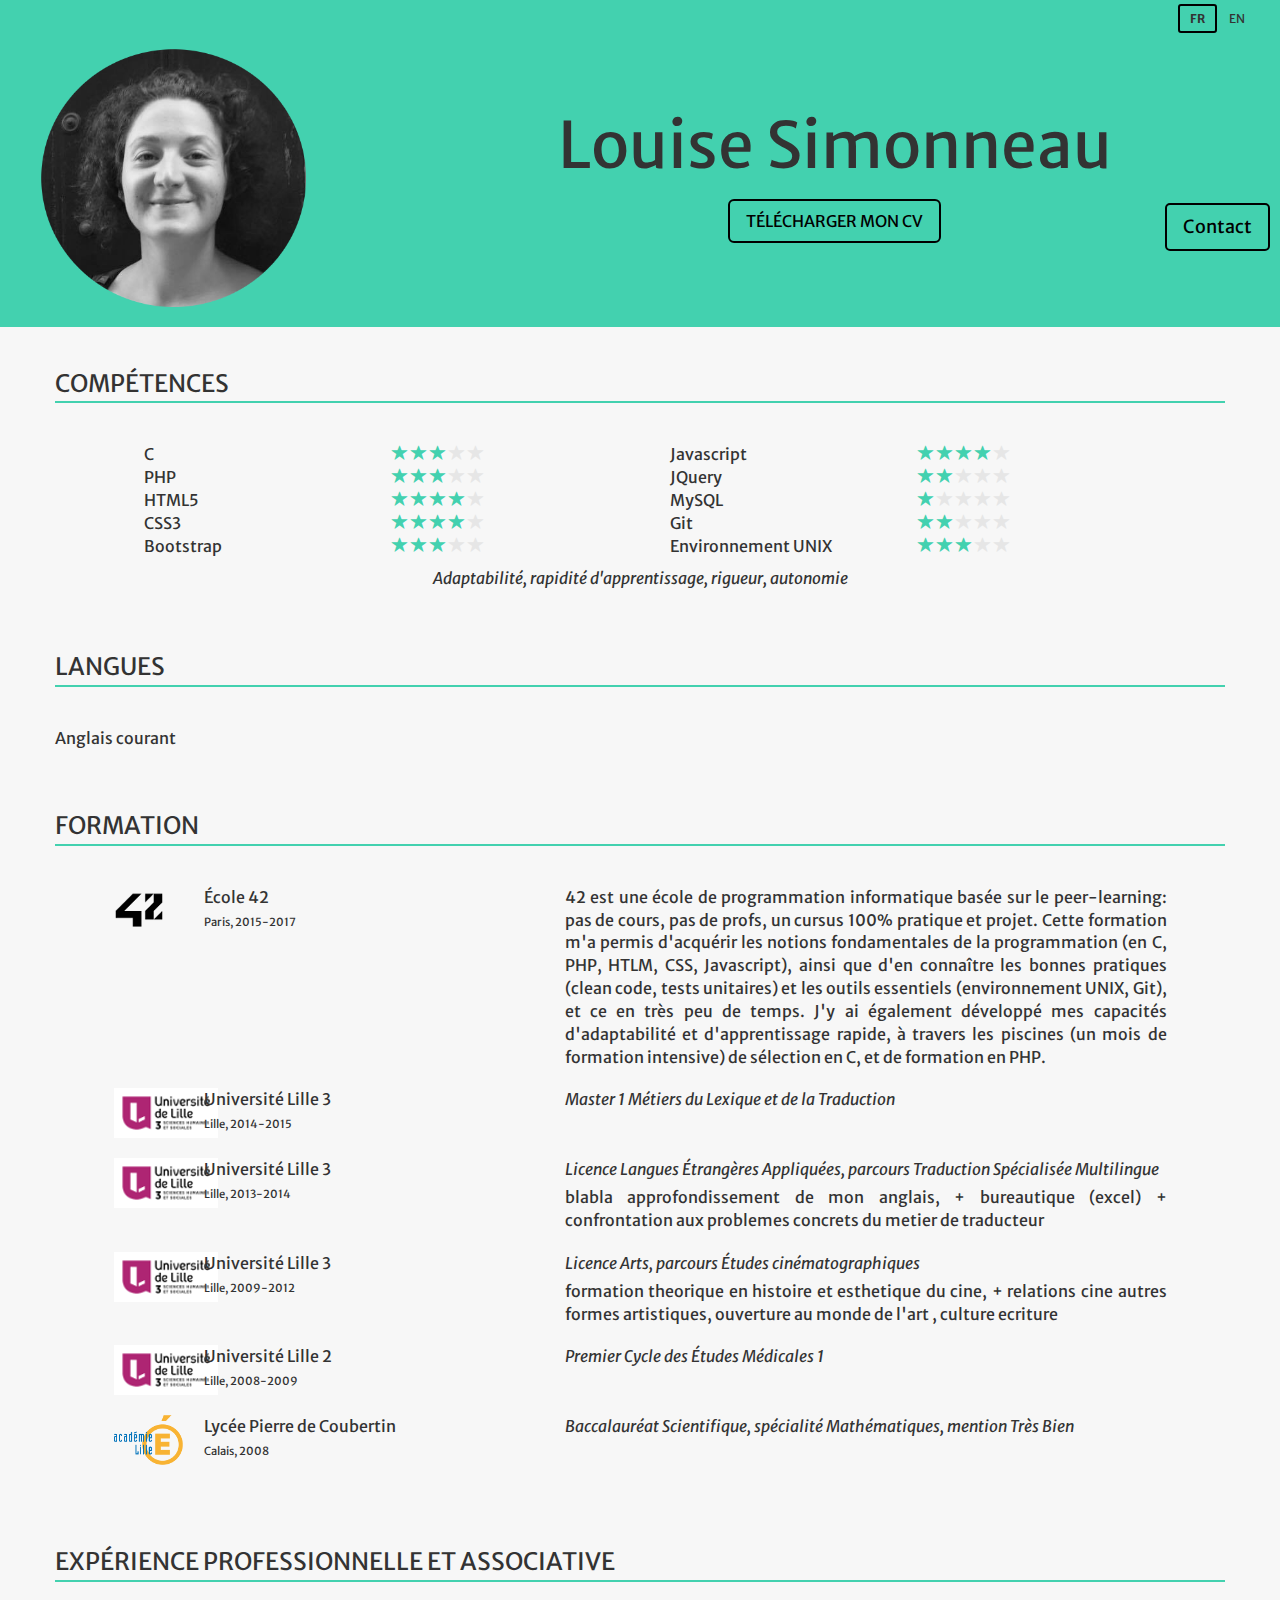
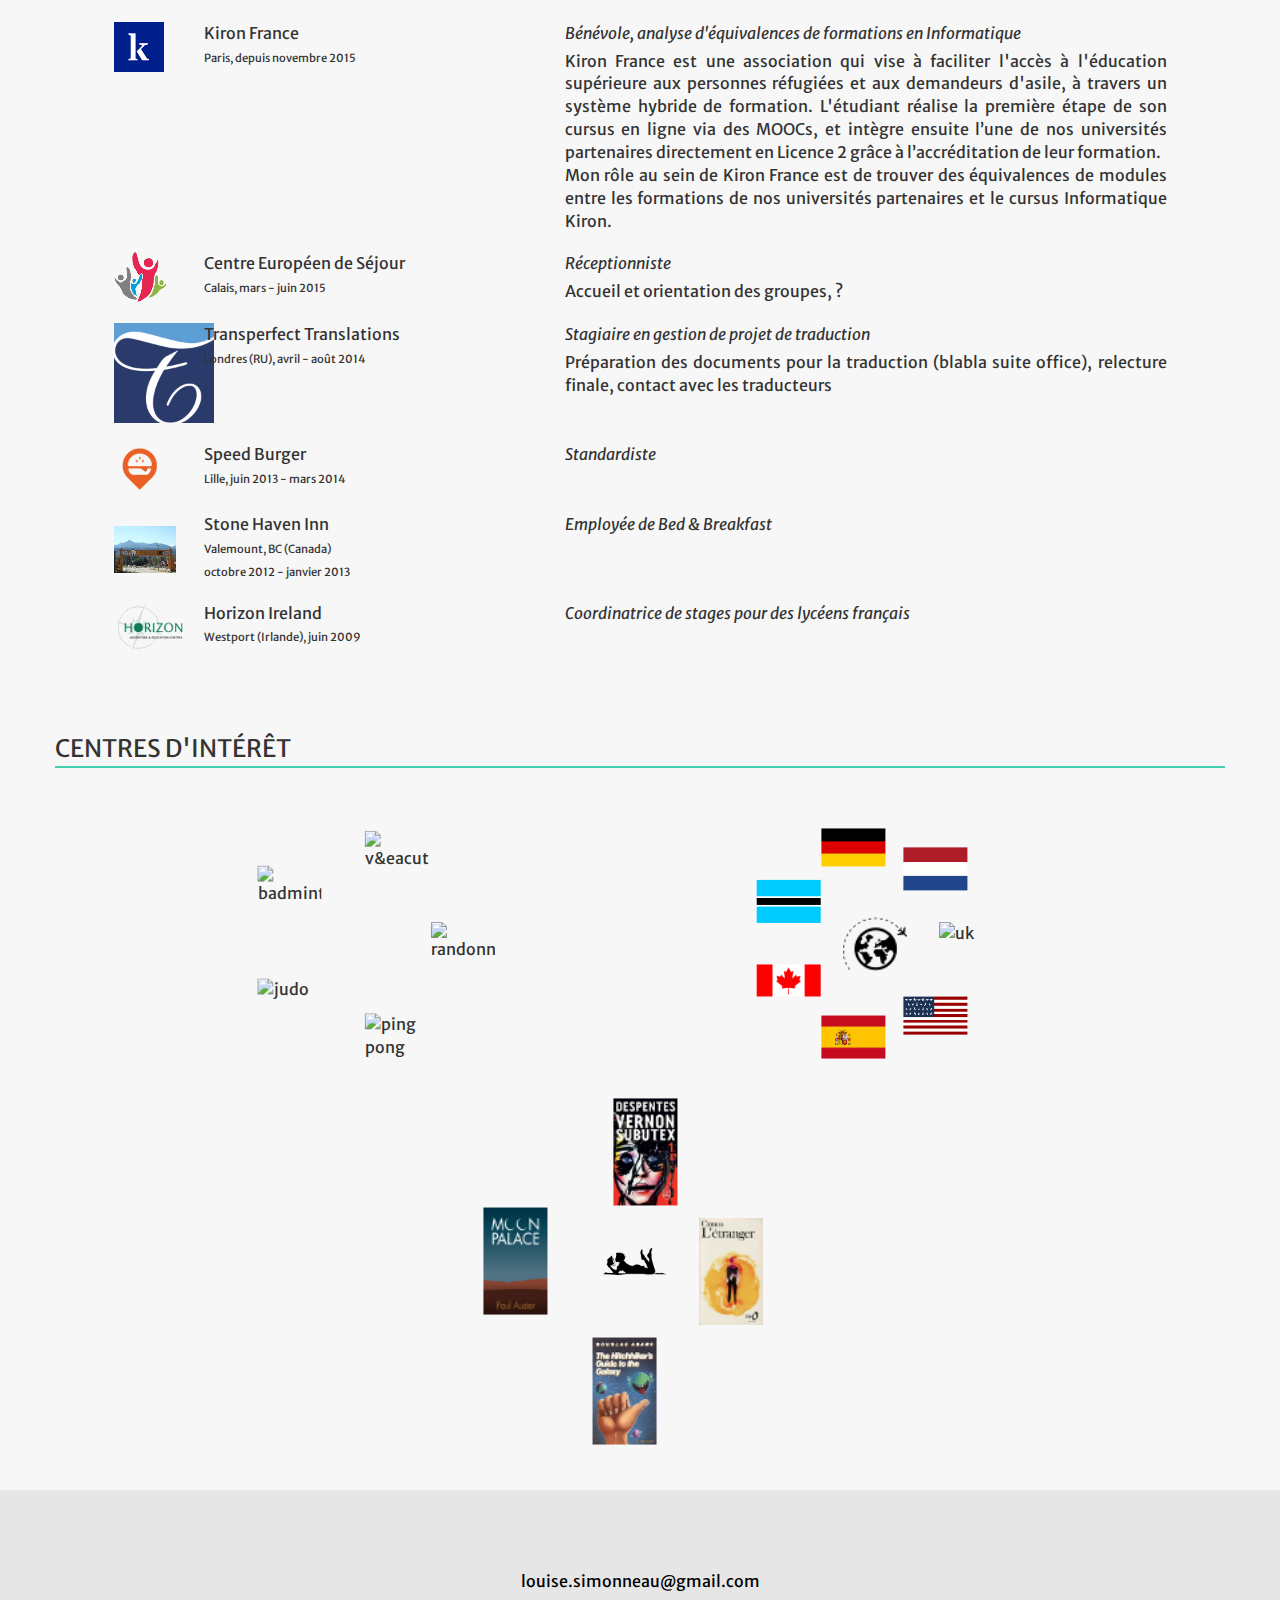
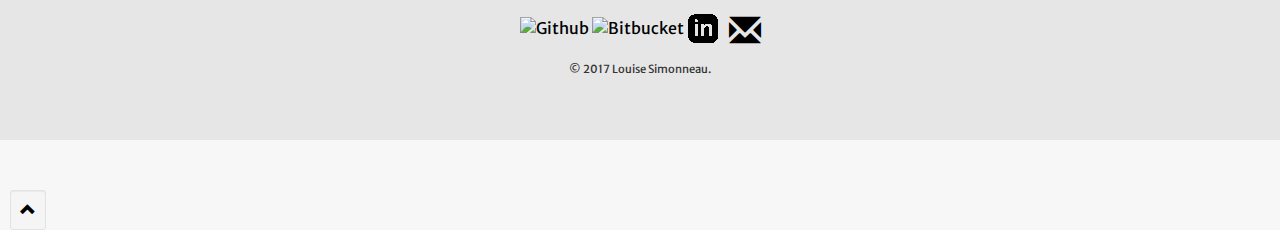
==== commit f07e4f73: "hobbies circles" ====
--- a/index.html
+++ b/index.html
@@ -5,7 +5,6 @@
 
 	<meta charset="utf-8">
   	<meta name="viewport" content="width=device-width, initial-scale=1">
-	<meta NAME="ROBOTS" CONTENT="INDEX, FOLLOW">
   	<meta name="author" content="Louise Simonneau">
   	<meta name="description" content="CV de Louise Simonneau">
 	<link href="https://fonts.googleapis.com/css?family=Merriweather+Sans" rel="stylesheet">
@@ -25,71 +24,40 @@
 		<div id="ls_dl" class="row-fluid">
 			<div class="col-xs-5 col-sm-4 col-md-4 col-lg-4"><img id="photo" alt="Louise Simonneau" src="img/resume_photo.png"></img></div>
 			<div id="title" class="col-xs-7 col-sm-8 col-md-8 col-lg-8">
-				<h1 id="name"><a href="#">Louise Simonneau</a></h1>
+				<h1 id="name">Louise Simonneau</h1>
 				<div class="row">
 				<a id="down_button" class="btn-lg" target="_blank"></a>
       			<a id="sm_down_button" target="_blank"><span class="btn-lg glyphicon glyphicon-download-alt"></span></a>
 			</div>
 			</div>
 		</div>
-		<nav id="nav_bar" class="row-fluid nav navbar-default">
-				<!--  <div class="navbar-header">
-      				<button id="nav_bar_toggle" type="button" class="navbar-toggle" data-toggle="collapse" data-target="#nav_bar">
-     					<span class="icon-bar"></span>
-        				<span class="icon-bar"></span>
-        				<span class="icon-bar"></span>
-      				</button>
-      			</div>
-      			<div id="nav_bar" class="collapse navbar-collapse">
-      				<ul class="nav navbar-nav navbar-right">
-      					<li>
-      						<a id="skills_nav" href="#skills"></a>
-      					</li>
-      					<li>
-      						<a id="ed_nav" href="#education"></a>
-      					</li>
-      					<li>
-      						<a id="exp_nav" href="#experience"></a>
-      					</li>
-      					<li>
-      						<a id="hobs_nav" href="#hobbies"></a>
-      					</li>
-      					<li id="contact_nav">
-      						<a href="#links">Contact</a>
-      					</li>
-      				</ul>
-      			</div> -->
-      		<ul class="nav navbar-nav navbar-right">
-      			<li>
-					<a id="contact_nav" class="btn-lg" href="#links">Contact</a>
-      			</li>
-		</nav>
-		<!-- </div> -->
+      	<div class="nav navbar-nav navbar-right">
+			<a id="contact_nav" class="btn-lg" href="#links">Contact</a>
+      	</div>
 	</header>
 
 
 
 <div class="container main">
-<div  class="affix" id="dot-nav">
-    	<ul>
-	      <li id="skills_nav" class="my-tooltip" title="Skills"><a href="#skills_title"></a></li>
-	      <li id="ed_nav" class="my-tooltip" title="Education"><a href="#education"></a></li>
-	      <li id="exp_nav" class="my-tooltip" title="Experience"><a href="#experience"></a></li>
-	      <li id="hobs_nav" class="my-tooltip" title="Hobbies"><a href="#hobbies"></a></li>
-
-	    </ul>
+	<div  class="affix" id="dot-nav">
+		<ul>
+			<li id="skills_nav" class="my-tooltip" title="Skills"><a href="#skills_title"></a></li>
+			<li id="ed_nav" class="my-tooltip" title="Education"><a href="#education"></a></li>
+			<li id="exp_nav" class="my-tooltip" title="Experience"><a href="#experience"></a></li>
+			<li id="hobs_nav" class="my-tooltip" title="Hobbies"><a href="#hobbies"></a></li>
+		</ul>
 	</div>
 	<span id="top_link" class="hidden affix-top">
-   		<a href="#top" class="well well-sm" onclick="$('html,body').animate({scrollTop:0},'slow');return false;">
-   	    	<i class="glyphicon glyphicon-chevron-up"></i>
+		<a href="#top" class="well well-sm" onclick="$('html,body').animate({scrollTop:0},'slow');return false;">
+   		    <i class="glyphicon glyphicon-chevron-up"></i>
    		</a>
 	</span>
-
 	<section id="skills" class="row resume_section">
 		<div id="skills_title" class="section_title"></div>
+		<div class="section_content">
 			<div class="col-xs-12 col-sm-12 col-md-12 col-lg-12">
 				<div class="row skills_row">
-					<p id="info" class="subsection_title col-xs-12 col-sm-12 col-md-12 col-lg-12"></p>
+					<!-- <p id="info" class="subsection_title col-xs-12 col-sm-12 col-md-12 col-lg-12"></p> -->
 					<ul class="col-xs-12 col-sm-6 col-md-6 col-lg-6">
 						<li class="skill">
 							<span class="skill_id col-xs-6 col-sm-6 col-md-6 col-lg-6">C</span>
@@ -194,92 +162,98 @@
 							</div>
 						</li>
 				</ul>
-				<div class="row">
-					<p id="lang" class="subsection_title"></p>
-					<p id="french"></p>
-					<p id="english"></p>
-				</div>
-			</div>
-			<div class="col-xs-12 col-sm-6 col-md-6 col-lg-6">
-			</div>
+				<!-- <div class="row col-xs-12 col-sm-12 col-md-12 col-lg-12">
+					<p id="lang" class="subsection_title col-xs-12 col-sm-12 col-md-12 col-lg-12"></p>
+					<p id="french" class="skill_id"></p>
+					<p id="english" class="skill_id"></p>
+				</div> -->
+			</div>
+		</div>
+	</div>
 		<div id="comp_adj" class="col-xs-12 col-sm-12 col-md-12 col-lg-12"></div>
+	</section>
+
+	<section id="languages" class="row resume_section">
+		<div id="lang" class="section_title"></div>
+		<p id="french" class="skill_id"></p>
+		<p id="english" class="skill_id"></p>
 	</section>
 
 	<section id="education" class="row resume_section">
 		<div id="ed_title" class="section_title"></div>
 		<div class="section_content">
 			<div class="row section_unit">
-				<a href="http://www.42.fr/" target="_blank" class="col-xs-1 col-sm-1 col-md-1 col-lg-1">
+				<a href="http://www.42.fr/" target="_blank" class="col-xs-3 col-sm-1 col-md-1 col-lg-1">
 					<img alt="&Eacutecole 42" src="img/42.png"></img>
 				</a>
-				<div class="col-xs-4 col-sm-4 col-md-4 col-lg-4">
+				<div class="col-xs-9 col-sm-3 col-md-4 col-lg-4">
 					<p>&Eacutecole 42</p>
 					<span class="year">Paris, 2015-2017</span>
 				</div>
-				<div id="descr_42" class="description col-xs-7 col-sm-7 col-md-7 col-lg-7">
-					
-				</div>
-			</div>
-			<div class="row section_unit">
-				<a href="http://cecille.recherche.univ-lille3.fr/ufr-llce/offre-de-formation/pole-master/master-mention-traduction/metiers-du-lexique-et-de-la/article/melextra-premiere-annee" target="_blank" class="col-xs-1 col-sm-1 col-md-1 col-lg-1">
+				<div id="descr_42" class="description col-xs-12 col-sm-8 col-md-7 col-lg-7">
+
+				</div>
+			</div>
+			<div class="row section_unit">
+				<a href="http://cecille.recherche.univ-lille3.fr/ufr-llce/offre-de-formation/pole-master/master-mention-traduction/metiers-du-lexique-et-de-la/article/melextra-premiere-annee" target="_blank" class="col-xs-3 col-sm-1 col-md-1 col-lg-1">
 					<img alt="Lille 3" src="img/lille3.png"></img>
 				</a>
-				<div class="col-xs-4 col-sm-4 col-md-4 col-lg-4">
+				<div class="col-xs-9 col-sm-3 col-md-4 col-lg-4">
 					<p>Universit&eacute Lille 3</p>
 					<span class="year">Lille, 2014-2015</span>
 				</div>
-				<div class="description col-xs-7 col-sm-7 col-md-7 col-lg-7">
+				<div class="description col-xs-12 col-sm-8 col-md-7 col-lg-7">
 					<p id="title_melex" class="section_unit_title"></p>
 				</div>
 			</div>
 			<div class="row section_unit">
-				<a href="https://www.univ-lille3.fr/ufr-lea/" target="_blank" class="col-xs-1 col-sm-1 col-md-1 col-lg-1">
+				<a href="https://www.univ-lille3.fr/ufr-lea/" target="_blank" class="col-xs-3 col-sm-1 col-md-1 col-lg-1">
 					<img alt="Lille 3" src="img/lille3.png"></img>
 				</a>
-				<div class="col-xs-4 col-sm-4 col-md-4 col-lg-4">
+				<div class="col-xs-9 col-sm-3 col-md-4 col-lg-4">
 					<p>Universit&eacute Lille 3</p>
 					<span class="year">Lille, 2013-2014</span>
 				</div>
-				<div class="description col-xs-7 col-sm-7 col-md-7 col-lg-7">
+				<div class="description col-xs-12 col-sm-8 col-md-7 col-lg-7">
 					<p id="title_lea" class="section_unit_title"></p>
 					<p id="descr_lea"></p>
 				</div>
 			</div>
 			<div class="row section_unit">
-				<a href="https://www.univ-lille3.fr/ufr-lea/" target="_blank" class="col-xs-1 col-sm-1 col-md-1 col-lg-1">
+				<a href="https://www.univ-lille3.fr/ufr-lea/" target="_blank" class="col-xs-3 col-sm-1 col-md-1 col-lg-1">
 					<img alt="Lille 3" src="img/lille3.png"></img>
 				</a>
-				<div class="col-xs-4 col-sm-4 col-md-4 col-lg-4">
+				<div class="col-xs-9 col-sm-3 col-md-4 col-lg-4">
 					<p>Universit&eacute Lille 3</p>
 					<span class="year">Lille, 2009-2012</span>
 				</div>
-				<div class="description col-xs-7 col-sm-7 col-md-7 col-lg-7">
+				<div class="description col-xs-12 col-sm-8 col-md-7 col-lg-7">
 					<p id="title_cine" class="section_unit_title"></p>
 					<p id="descr_cine"></p>
 				</div>
 			</div>
 			<div class="row section_unit">
-				<a href="http://paces.univ-lille2.fr/" target="_blank" class="col-xs-1 col-sm-1 col-md-1 col-lg-1">
+				<a href="http://paces.univ-lille2.fr/" target="_blank" class="col-xs-3 col-sm-1 col-md-1 col-lg-1">
 					<img alt="Lille 2" src="img/lille3.png"></img>
 				</a>
-				<div class="col-xs-4 col-sm-4 col-md-4 col-lg-4">
+				<div class="col-xs-9 col-sm-3 col-md-4 col-lg-4">
 					<p>Universit&eacute Lille 2</p>
 					<span class="year">Lille, 2008-2009</span>
 				</div>
-				<div class="description col-xs-7 col-sm-7 col-md-7 col-lg-7">
+				<div class="description col-xs-12 col-sm-8 col-md-7 col-lg-7">
 					<p id="title_med" class="section_unit_title"></p>
 				</div>
 			</div>
 			<div class="row section_unit">
 				<a href="http://www.education.gouv.fr/annuaire/62-pas-de-calais/calais/lycee/lycee-pierre-de-coubertin.html"
-				target="_blank" class="col-xs-1 col-sm-1 col-md-1 col-lg-1">
+				target="_blank" class="col-xs-3 col-sm-1 col-md-1 col-lg-1">
 					<img alt="Lyc&eacutee Coubertin" src="img/coubertin.png"></img>
 				</a>
-				<div class="col-xs-4 col-sm-4 col-md-4 col-lg-4">
+				<div class="col-xs-9 col-sm-3 col-md-4 col-lg-4">
 					<p>Lyc&eacutee Pierre de Coubertin</p>
 					<span class="year">Calais, 2008</span>
 				</div>
-				<div class="description col-xs-7 col-sm-7 col-md-7 col-lg-7">
+				<div class="description col-xs-12 col-sm-8 col-md-7 col-lg-7">
 					<p id="title_bac" class="section_unit_title"></p>
 				</div>
 			</div>
@@ -291,62 +265,103 @@
 		<div id="exp_title" class="section_title"></div>
 		<div class="section_content">
 			<div class="row section_unit">
-				<a href="https://kiron.ngo/kiron-france-en/" target="_blank" class="col-xs-1 col-sm-1 col-md-1 col-lg-1">
+				<a href="https://kiron.ngo/kiron-france-en/" target="_blank" class="col-xs-3 col-sm-1 col-md-1 col-lg-1">
 					<img alt="Kiron" src="img/kiron.png"></img>
 				</a>
-				<div class="col-xs-4 col-sm-4 col-md-4 col-lg-4">
+				<div class="col-xs-9 col-sm-3 col-md-4 col-lg-4">
 					<p>Kiron France</p>
-					<span class="year">Paris, <span id="since_nov"></span></span>
-				</div>
-				<div class="description col-xs-7 col-sm-7 col-md-7 col-lg-7">
+					<span class="year">Paris, <span id="since"></span> <span class="nov"></span> 2015</span>
+				</div>
+				<div class="description col-xs-12 col-sm-8 col-md-7 col-lg-7">
 					<p id="title_kiron" class="section_unit_title"></p>
 					<p id="descr_kiron"></p>
 				</div>
 			</div>
-		</div>
-		<div class="section_content">
-			<div class="row section_unit">
-				<a href="http://www.auberge-jeunesse-calais.com" target="_blank" class="col-xs-1 col-sm-1 col-md-1 col-lg-1">
+			<div class="row section_unit">
+				<a href="http://www.auberge-jeunesse-calais.com" target="_blank" class="col-xs-3 col-sm-1 col-md-1 col-lg-1">
 					<img alt="CES Calais" src="img/hostel.png"></img>
 				</a>
-				<div class="col-xs-4 col-sm-4 col-md-4 col-lg-4">
+				<div class="col-xs-9 col-sm-3 col-md-4 col-lg-4">
 					<p>Centre Europ&eacuteen de S&eacutejour</p>
-					<span class="year">Calais, <span id="march_june"></span></span>
-				</div>
-				<div class="description col-xs-7 col-sm-7 col-md-7 col-lg-7">
-					<p id="title_hostel" class="section_unit_title"></p>
-					<p id="descr_hostel"></p>
-				</div>
-			</div>
-		</div>
-		<div class="section_content">
-			<div class="row section_unit">
-				<a href="" target="_blank" class="col-xs-1 col-sm-1 col-md-1 col-lg-1">
-					<img alt="" src="img/.png"></img>
-				</a>
-				<div class="col-xs-4 col-sm-4 col-md-4 col-lg-4">
-					<p></p>
-					<span class="year"> <span id=""></span></span>
-				</div>
-				<div class="description col-xs-7 col-sm-7 col-md-7 col-lg-7">
-					<p id="title_" class="section_unit_title"></p>
-					<p id="descr_"></p>
-				</div>
-			</div>
-		</div>
+					<span class="year">Calais, <span class="march"></span> - <span class="june"></span> 2015</span>
+				</div>
+				<div class="description col-xs-12 col-sm-8 col-md-7 col-lg-7">
+					<p id="title_ces" class="section_unit_title"></p>
+					<p id="descr_ces"></p>
+				</div>
+			</div>
+			<div class="row section_unit">
+				<a href="" target="_blank" class="col-xs-3 col-sm-1 col-md-1 col-lg-1">
+					<img alt="Transperfect" src="img/transperfect.png"></img>
+				</a>
+				<div class="col-xs-9 col-sm-3 col-md-4 col-lg-4">
+					<p>Transperfect Translations</p>
+					<span class="year"><span id="london"></span>, <span class="apr"></span> - <span class="aug"></span> 2014</span>
+				</div>
+				<div class="description col-xs-12 col-sm-8 col-md-7 col-lg-7">
+					<p id="title_trans" class="section_unit_title"></p>
+					<p id="descr_trans"></p>
+				</div>
+			</div>
+			<div class="row section_unit">
+				<a href="" target="_blank" class="col-xs-3 col-sm-1 col-md-1 col-lg-1">
+					<img alt="Speed Burger" src="img/speedb.png"></img>
+				</a>
+				<div class="col-xs-9 col-sm-3 col-md-4 col-lg-4">
+					<p>Speed Burger</p>
+					<span class="year">Lille, <span class="june"></span> 2013 - <span class="march"></span> 2014</span>
+				</div>
+				<div class="description col-xs-12 col-sm-8 col-md-7 col-lg-7">
+					<p id="title_speedb" class="section_unit_title"></p>
+					<p id="descr_speedb"></p>
+				</div>
+			</div>
+			<div class="row section_unit">
+				<a href="" target="_blank" class="col-xs-3 col-sm-1 col-md-1 col-lg-1">
+					<img alt="Stone Haven Inn" src="img/stoneh.png"></img>
+				</a>
+				<div class="col-xs-9 col-sm-3 col-md-4 col-lg-4">
+					<p>Stone Haven Inn</p>
+					<span class="year">Valemount, BC (Canada)</br><span class="oct"></span> 2012 - <span class="jan"></span> 2013</span>
+				</div>
+				<div class="description col-xs-12 col-sm-8 col-md-7 col-lg-7">
+					<p id="title_stoneh" class="section_unit_title"></p>
+					<p id="descr_stoneh"></p>
+				</div>
+			</div>
+			<div class="row section_unit">
+				<a href="http://www.horizonireland.com/" target="_blank" class="col-xs-3 col-sm-1 col-md-1 col-lg-1">
+					<img alt="Horizon Ireland" src="img/horiz.png"></img>
+				</a>
+				<div class="col-xs-9 col-sm-3 col-md-4 col-lg-4">
+					<p>Horizon Ireland</p>
+					<span class="year">Westport (<span id="ireland"></span>), <span class="june"></span> 2009</span>
+				</div>
+				<div class="description col-xs-12 col-sm-8 col-md-7 col-lg-7">
+					<p id="title_horiz" class="section_unit_title"></p>
+					<p id="descr_horiz"></p>
+				</div>
+			</div>
 	</section>
 
 	<section id="hobbies" class="row resume_section">
 		<div id="hobbies_title" class="section_title"></div>
-		<p>Fusce bibendum eu dui vel dapibus. Sed nibh lectus, ultricies at laoreet vitae, accumsan sit amet nisl. Vivamus fermentum magna orci, ut sodales sem consectetur eget. Nulla malesuada rutrum odio, eget varius nisl suscipit et. Cras quam nulla, ultrices eu quam sit amet, hendrerit eleifend turpis. Maecenas eget arcu cursus, dapibus urna eget, fermentum dui. Suspendisse potenti. Sed posuere auctor lacinia. Vivamus vestibulum, leo ut viverra porta, justo arcu vestibulum sapien, sed eleifend sem nisi quis arcu. Nullam quis lacus ac nibh vehicula iaculis. Suspendisse eget dolor viverra libero aliquam vehicula. Donec fringilla vestibulum nulla, id porttitor nulla scelerisque nec. Maecenas feugiat ullamcorper mollis. Sed commodo feugiat dolor ac aliquam. Nam hendrerit, diam quis ultrices semper, eros nunc hendrerit massa, quis dapibus dui nisl eu nisl.
-
-Pellentesque auctor ligula a placerat dictum. Praesent bibendum libero ligula, ut molestie ipsum porttitor nec. Nam eget lorem felis. Mauris auctor dolor sit amet viverra finibus. Mauris nec magna vel lorem ullamcorper lacinia vel eget massa. In non eros vel tortor efficitur imperdiet in id enim. Proin mauris sapien, feugiat a justo nec, luctus feugiat tellus.
-
-Curabitur in ligula fringilla, imperdiet nisl et, luctus sem. Curabitur pellentesque purus massa, eget molestie dolor viverra non. Aenean ut varius diam. Suspendisse pharetra eleifend diam, ut scelerisque nulla rutrum sed. Phasellus dapibus eros sem, a interdum tellus bibendum at. Suspendisse finibus orci ut neque pretium semper. Ut leo libero, rutrum eget efficitur scelerisque, ultricies sed nunc. Maecenas iaculis nisi vel interdum viverra.
-orem ipsum dolor sit amet, consectetur adipiscing elit. Integer posuere erat eget pharetra hendrerit. Mauris magna ipsum, pulvinar vitae odio eu, suscipit consectetur nunc. Donec in bibendum libero, nec semper neque. Mauris accumsan sit amet eros in venenatis. In nisl orci, facilisis nec scelerisque et, rutrum eget dui. Quisque faucibus viverra fringilla. Nullam id metus mi. Ut scelerisque enim bibendum, interdum magna vitae, pellentesque nulla. Integer eu ipsum eget mauris rhoncus placerat. Cras ligula ex, posuere ut ex at, malesuada dapibus nisl.
-
-Vestibulum ante ipsum primis in faucibus orci luctus et ultrices posuere cubilia Curae; Vestibulum augue enim, laoreet non cursus sed, sollicitudin sed ipsum. Suspendisse tincidunt interdum nisi, ut congue lacus porta id. Phasellus a urna at massa condimentum pellentesque porttitor eu ipsum. Suspendisse potenti. Sed fermentum tempus scelerisque. Aliquam in sodales leo. Pellentesque non pellentesque neque. Quisque dui risus, semper vel tortor fringilla, vulputate maximus massa. Aenean vestibulum ligula erat, in tempus magna porta sed. Ut eu venenatis felis.
-</p>
+		<div class="row section_content">
+			<div id="sports" class="circle-container col-lg-6 col-md-6 col-sm-12 col-xs-12">
+				<span class="deg144"><img alt="judo" src="img/judo.png"></span>
+				<span class="deg0"><img alt="randonn&eacutee" src="img/rando.png"></span>
+				<span class="deg72"><img alt="ping pong" src="img/ping_pong.png"></span>
+				<span class="deg216"><img alt="badminton" src="img/bad.png"></span>
+				<span class="deg288"><img alt="v&eacutelo" src="img/velo.png"></span>
+			</div>
+			<div id="flags" class="circle-container col-lg-6 col-md-6 col-sm-12 col-xs-12">
+				<span class="center"><img src="img/travel.png" alt="travelling"></span>
+			</div>
+			<div class="col-xs-1 col-sm-1 col-md-3 col-lg-3"></div>
+			<div id="books" class="circle-container col-lg-9 col-md-9 col-sm-12 col-xs-12">
+				<span class="center"><img src="img/reading.png" alt="reading"></span>
+			</div>
+		</div>
 	</section>
 </div>
 
@@ -361,9 +376,8 @@
 		<a href="mailto:louise.simonneau@gmail.com" class="glyphicon glyphicon-envelope"></a>
 	</div>
 	<p class="copyright">&copy 2017 Louise Simonneau.</p>
-
-<!-- links to linkedin, github, etc. -->
 </footer>
 <script type="text/javascript" src="smooth_scrolling.js"></script>
+<script type="text/javascript" src="img.js"></script>
 </body>
 </html>
--- a/resume.css
+++ b/resume.css
@@ -53,6 +53,10 @@
 	margin-left: 50px;
 	margin-bottom: -20px;
 	padding: 0;
+}
+#job_descr {
+	font-size: 1.5em;
+	padding-left: 5%;
 }
 #contact_nav {
 	border-radius: 5px;
@@ -143,7 +147,7 @@
 	border-bottom: 2px solid #43D1AF;
 }
 .section_content {
-	margin: 0px 5% 0 5%;
+	margin: 0 5% 0 5%;
 }
 .section_unit {
 	margin-bottom: 20px;
@@ -175,7 +179,52 @@
 	text-align: justify;
 	text-justify: inter-word;
 }
+/*** CIRCLE CONTAINERS ***/
+.circle-container {
+	position: relative;
+	width: 12em;
+	height: 12em;
+	padding: 2.8em; /*= 2em * 1.4 (2em = half the width of an img, 1.4 = sqrt(2))*/
+	border-radius: 50%;
+	margin-top: 50px;
+	float: left;
+	margin-left: 15%;
+}
+.circle-container span {
+	display: block;
+	/*overflow: hidden;*/
+	position: absolute;
+	top: 50%; left: 50%;
+	width: 4em; height: 4em;
+	margin: -2em; /* 2em = 4em/2 */ /* half the width */
+}
+.circle-container img { display: block;width: 100%;}
+.deg0 { transform: translate(6em); }  /*12em = half the width of the wrapper*/
+.deg72 { transform: rotate(72deg) translate(6em) rotate(-72deg); }
+.deg144 { transform: rotate(144deg) translate(6em) rotate(-144deg); }
+.deg180 { transform: translate(-12em); }
+.deg216 { transform: rotate(216deg) translate(6em) rotate(-216deg); }
+.deg288 { transform: rotate(288deg) translate(6em) rotate(-288deg); }
+.deg51 { transform: rotate(51deg) translate(6em) rotate(-51deg);}
+.deg103 { transform: rotate(103deg) translate(6em) rotate(-103deg);}
+.deg154 { transform: rotate(154deg) translate(6em) rotate(-154deg);}
+.deg206 { transform: rotate(206deg) translate(6em) rotate(-206deg);}
+.deg257 { transform: rotate(257deg) translate(6em) rotate(-257deg);}
+.deg309 { transform: rotate(309deg) translate(6em) rotate(-309deg);}
+.deg90 { transform: rotate(95deg) translate(7.5em) rotate(-95deg);}
+.deg180 { transform: rotate(185deg) translate(7.5em) rotate(-185deg);}
+.deg270 { transform: rotate(275deg) translate(7.5em) rotate(-275deg);}
+
+#flags>.center  img {margin-top: -10px; vertical-align: top}
+#flags {margin-left: 30%;}
+#books img {margin-top: 0;}
+#books {height: 15em; width:15em;margin-top: 100px;}
+#books span {margin: -3.25em;height: auto;}
+#books>.center img {margin-top: 30px;}
+/********************************/
+
 footer {
+	clear: both;
 	background-color: #e6e6e6;
 	text-align: center;
 	vertical-align: middle;
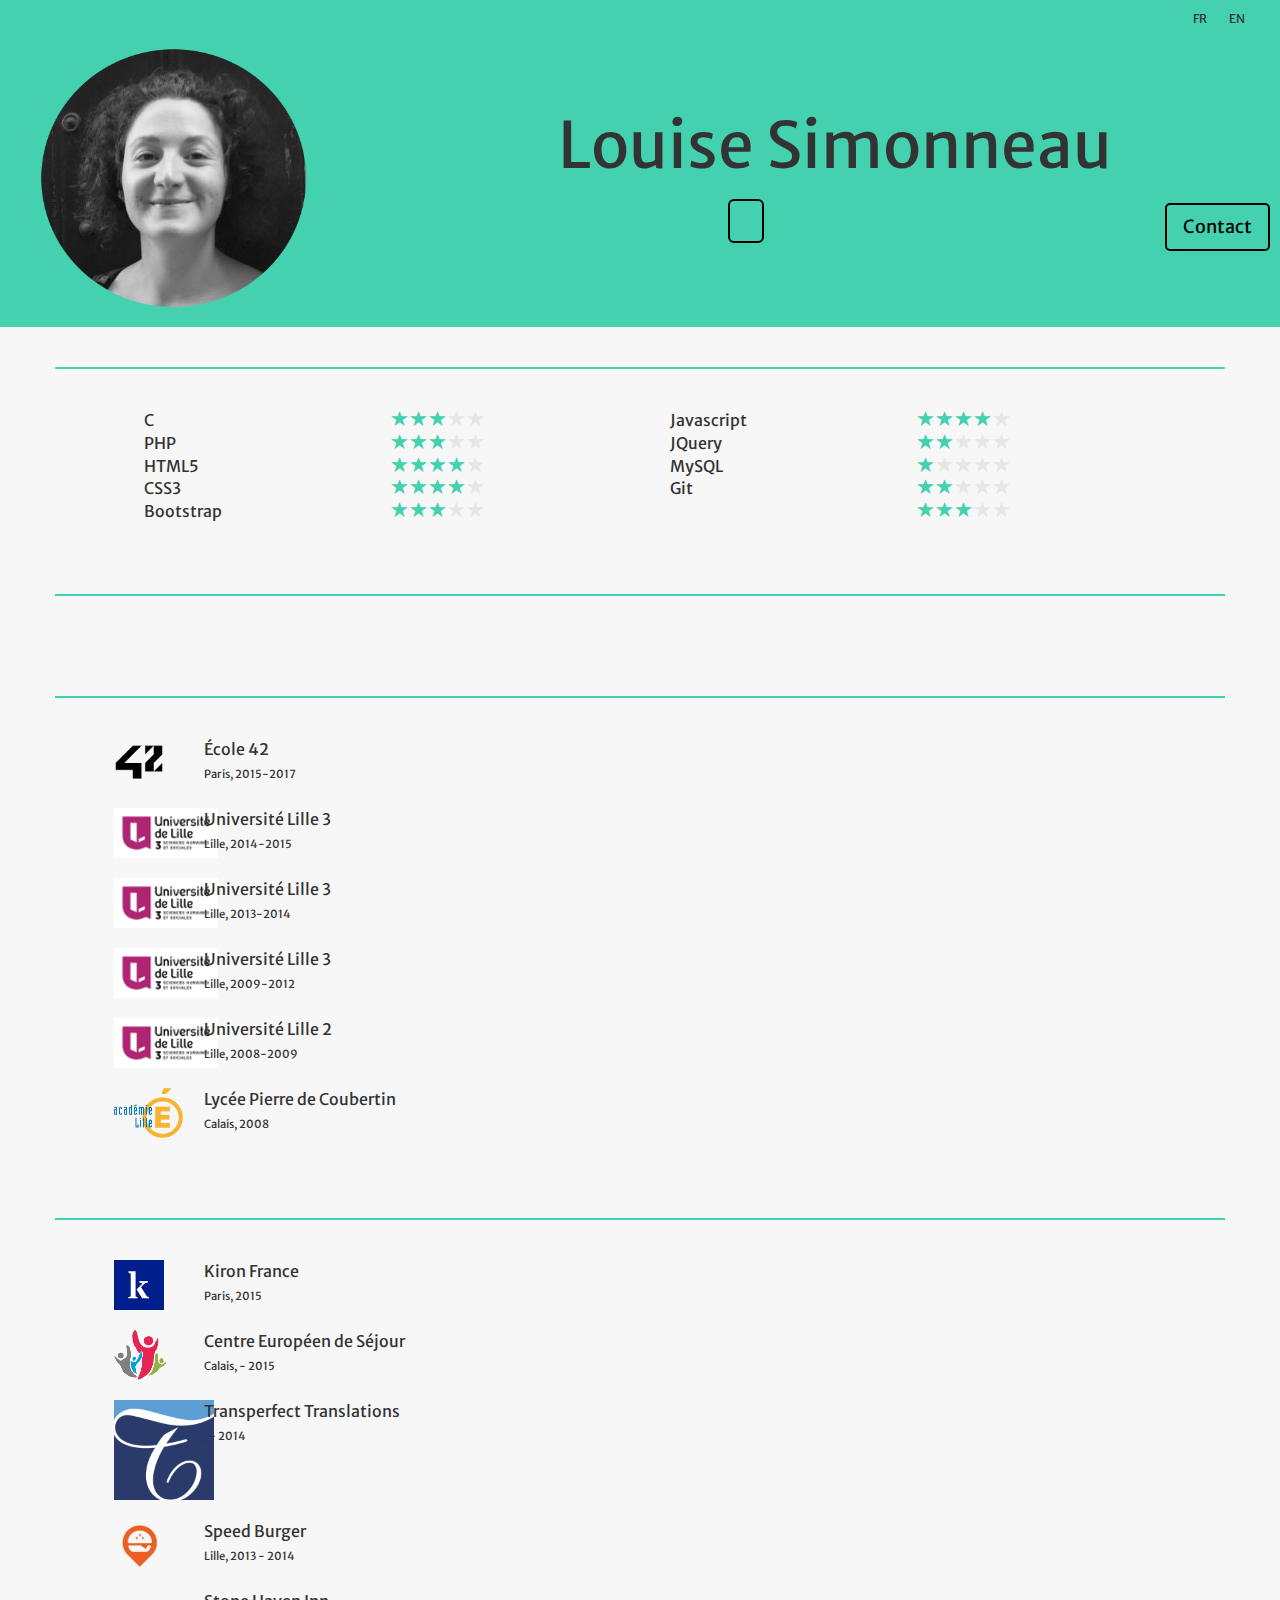
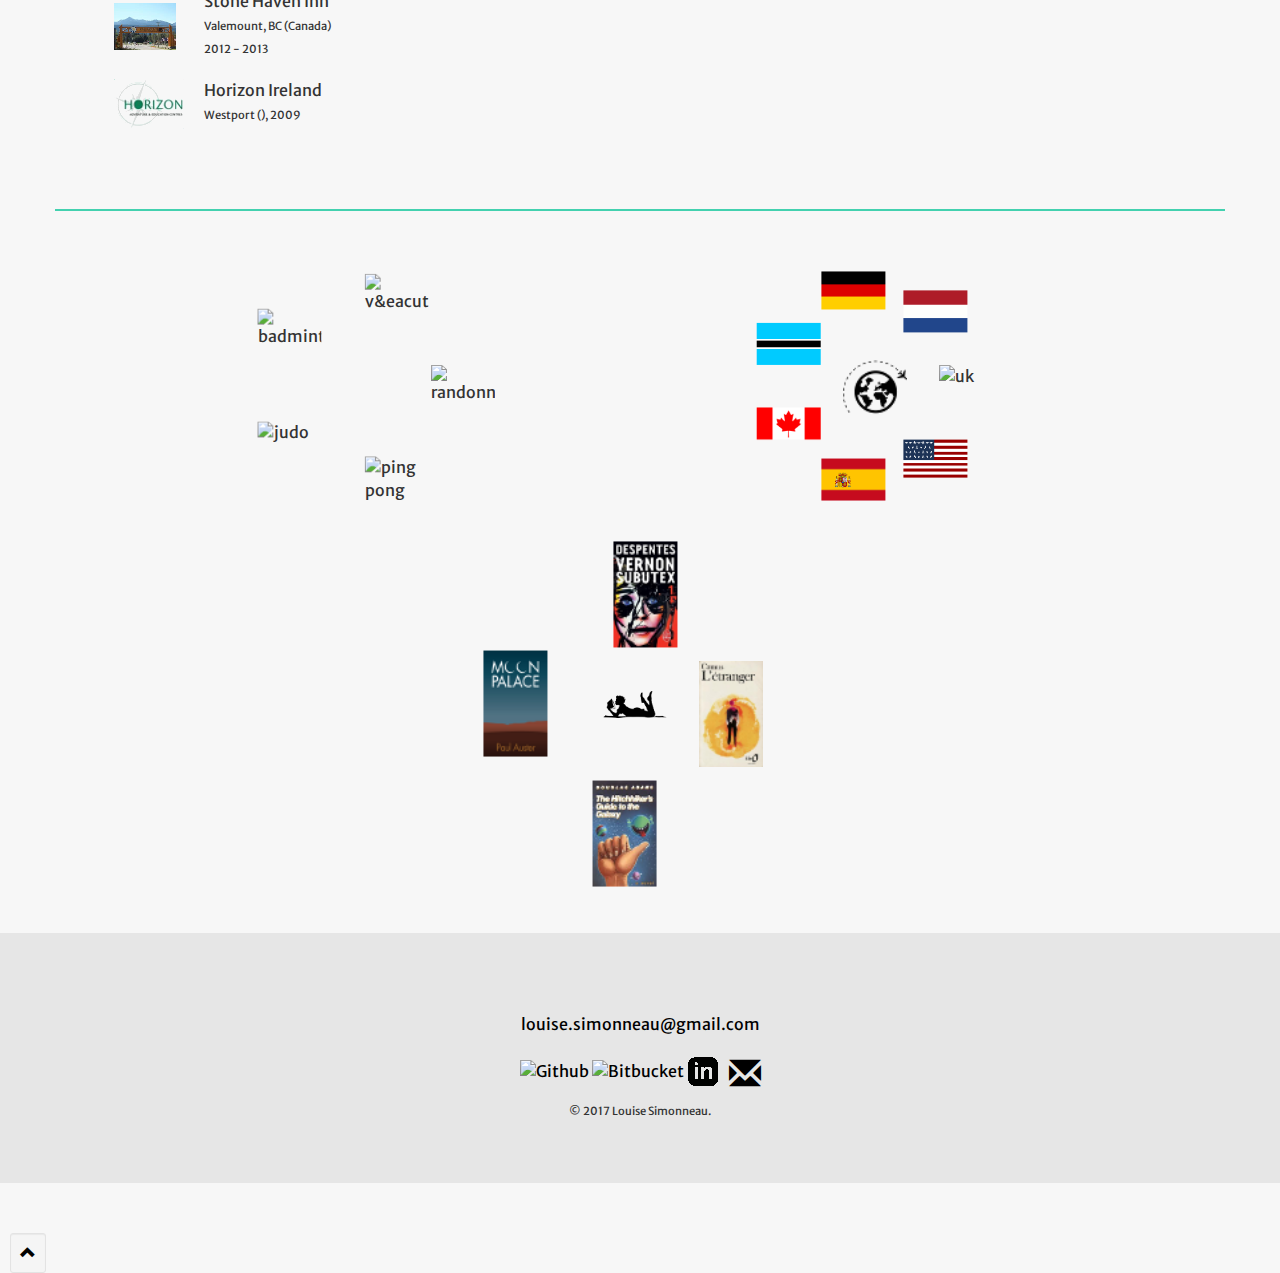
==== commit a641c896: "dictionary remodelling" ====
--- a/index.html
+++ b/index.html
@@ -57,7 +57,6 @@
 		<div class="section_content">
 			<div class="col-xs-12 col-sm-12 col-md-12 col-lg-12">
 				<div class="row skills_row">
-					<!-- <p id="info" class="subsection_title col-xs-12 col-sm-12 col-md-12 col-lg-12"></p> -->
 					<ul class="col-xs-12 col-sm-6 col-md-6 col-lg-6">
 						<li class="skill">
 							<span class="skill_id col-xs-6 col-sm-6 col-md-6 col-lg-6">C</span>
@@ -162,11 +161,6 @@
 							</div>
 						</li>
 				</ul>
-				<!-- <div class="row col-xs-12 col-sm-12 col-md-12 col-lg-12">
-					<p id="lang" class="subsection_title col-xs-12 col-sm-12 col-md-12 col-lg-12"></p>
-					<p id="french" class="skill_id"></p>
-					<p id="english" class="skill_id"></p>
-				</div> -->
 			</div>
 		</div>
 	</div>
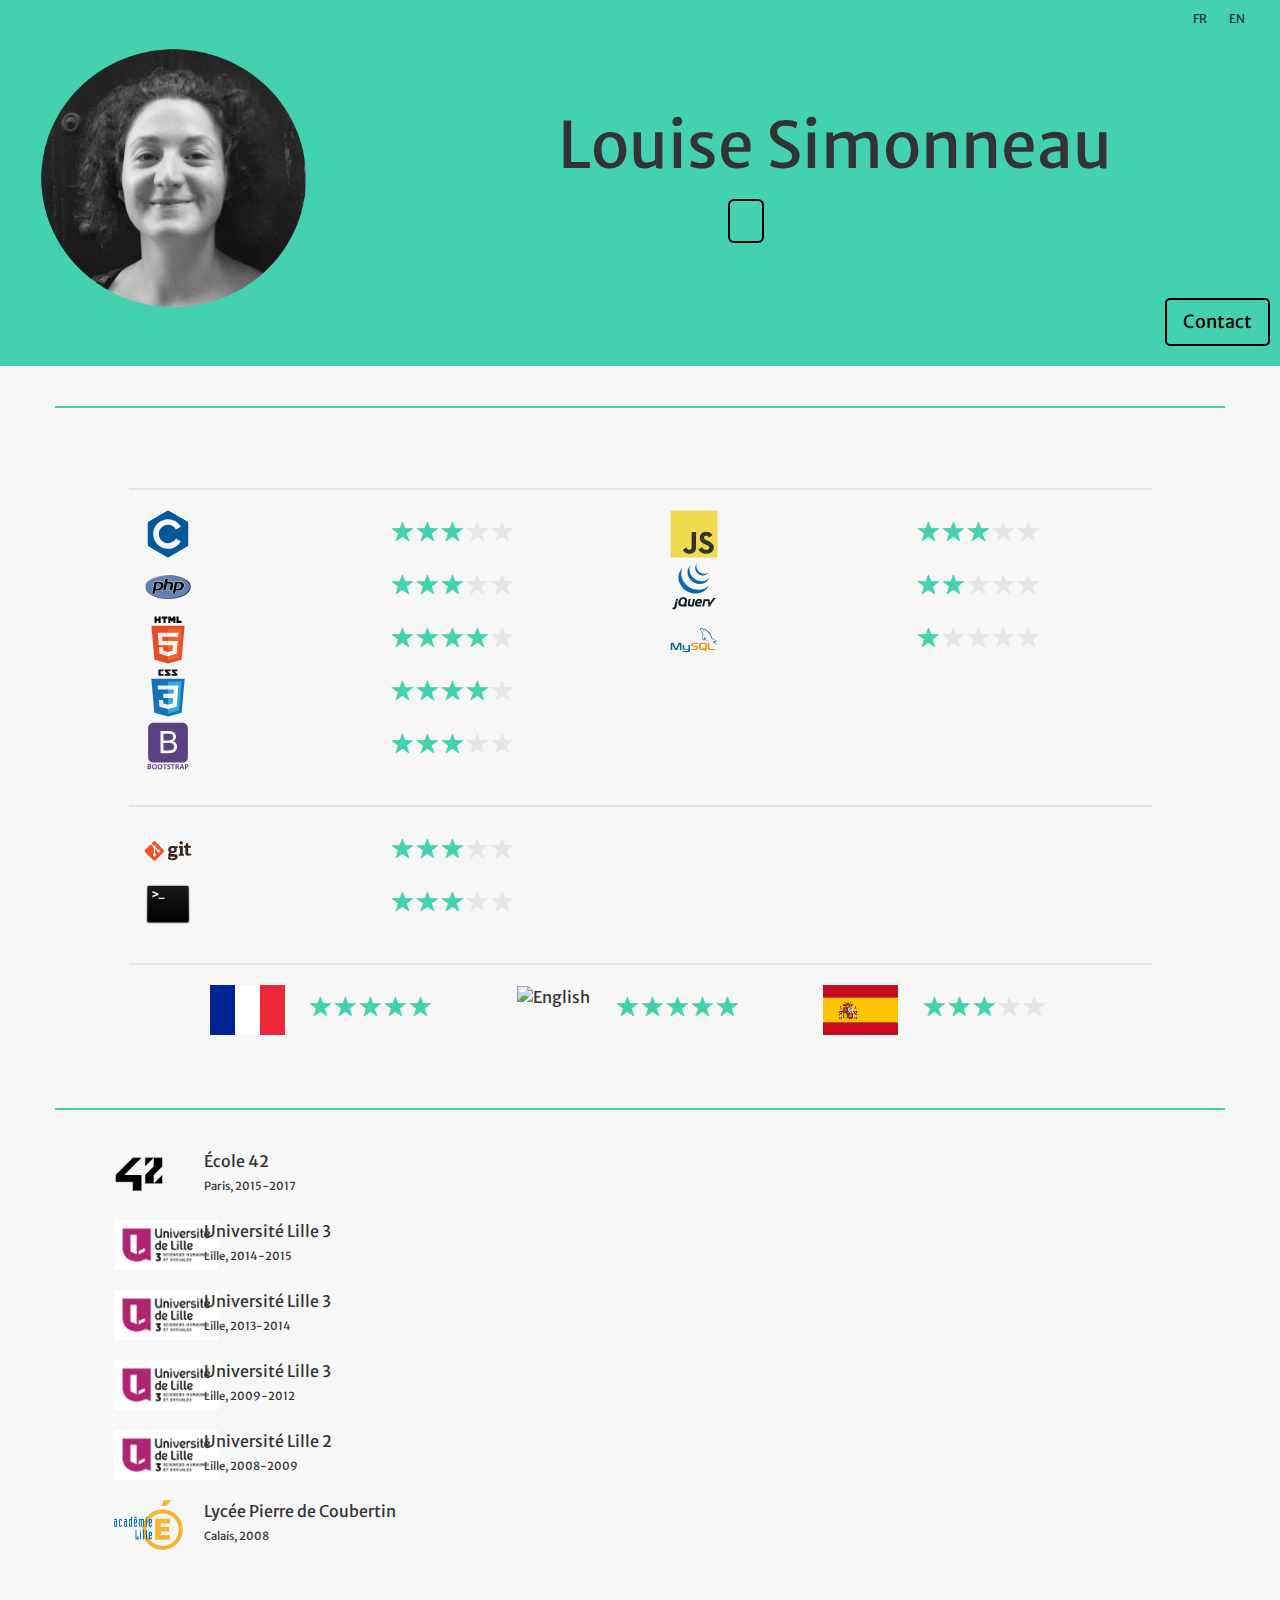
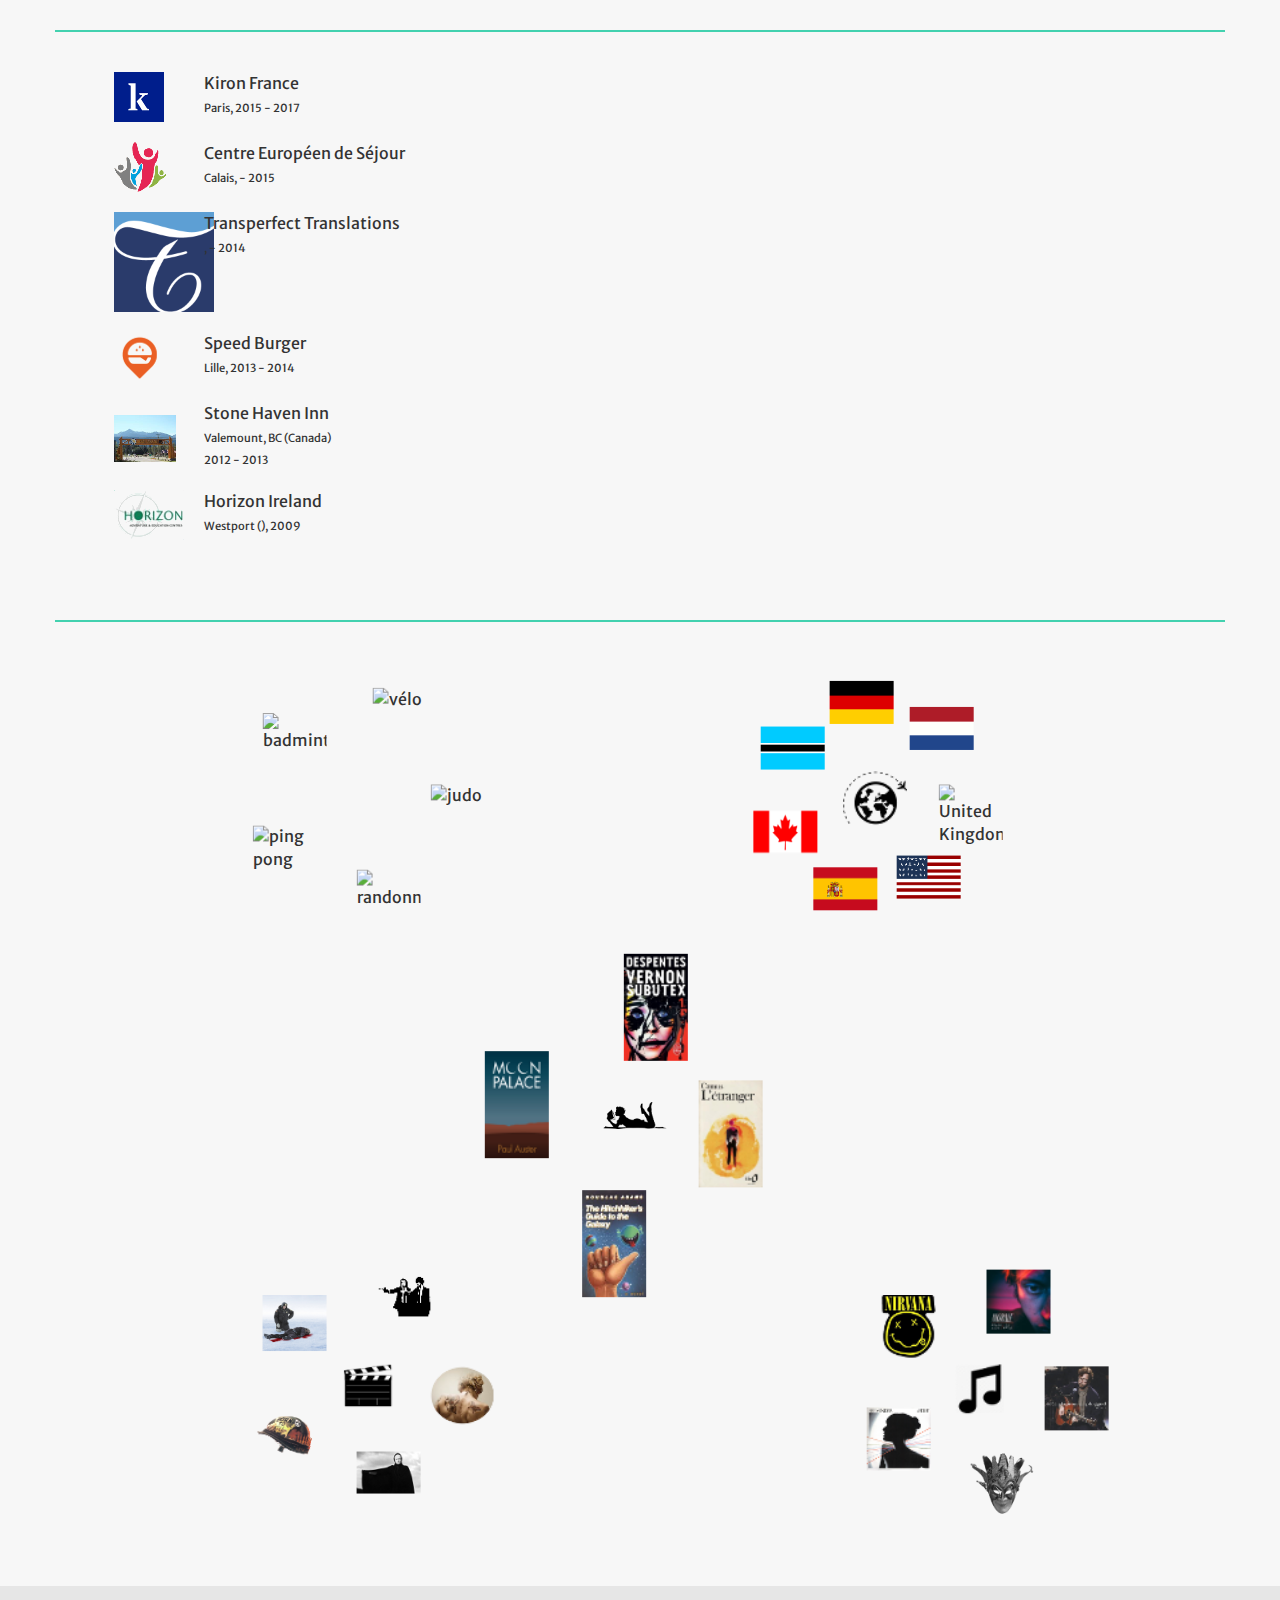
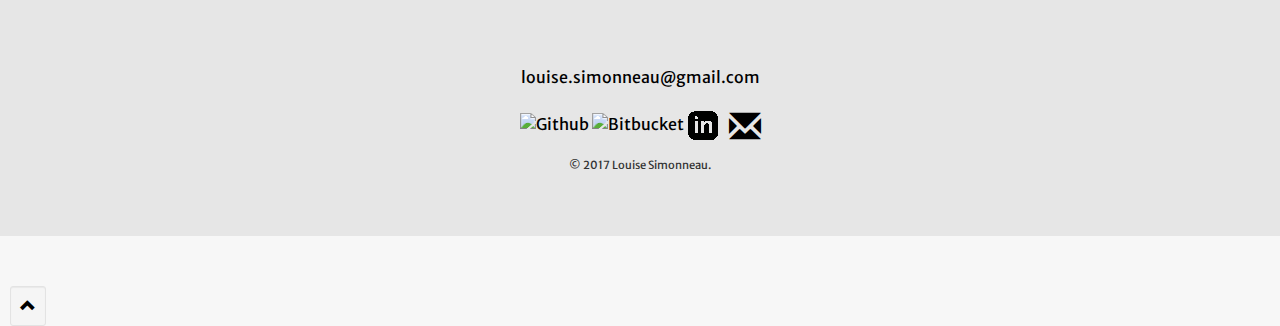
==== commit 1f34afc2: "hobbies added + style" ====
--- a/index.html
+++ b/index.html
@@ -26,12 +26,12 @@
 			<div id="title" class="col-xs-7 col-sm-8 col-md-8 col-lg-8">
 				<h1 id="name">Louise Simonneau</h1>
 				<div class="row">
-				<a id="down_button" class="btn-lg" target="_blank"></a>
+				<a id="downButton" class="btn-lg" target="_blank"></a>
       			<a id="sm_down_button" target="_blank"><span class="btn-lg glyphicon glyphicon-download-alt"></span></a>
 			</div>
 			</div>
 		</div>
-      	<div class="nav navbar-nav navbar-right">
+      	<div id="nav_bar" class="nav navbar-nav navbar-right">
 			<a id="contact_nav" class="btn-lg" href="#links">Contact</a>
       	</div>
 	</header>
@@ -41,10 +41,10 @@
 <div class="container main">
 	<div  class="affix" id="dot-nav">
 		<ul>
-			<li id="skills_nav" class="my-tooltip" title="Skills"><a href="#skills_title"></a></li>
-			<li id="ed_nav" class="my-tooltip" title="Education"><a href="#education"></a></li>
-			<li id="exp_nav" class="my-tooltip" title="Experience"><a href="#experience"></a></li>
-			<li id="hobs_nav" class="my-tooltip" title="Hobbies"><a href="#hobbies"></a></li>
+			<li id="skillsNav" class="my-tooltip" title="Skills"><a href="#skillsTitle"></a></li>
+			<li id="edNav" class="my-tooltip" title="Education"><a href="#education"></a></li>
+			<li id="expNav" class="my-tooltip" title="Experience"><a href="#experience"></a></li>
+			<li id="hobsNav" class="my-tooltip" title="Hobbies"><a href="#hobbies"></a></li>
 		</ul>
 	</div>
 	<span id="top_link" class="hidden affix-top">
@@ -53,53 +53,61 @@
    		</a>
 	</span>
 	<section id="skills" class="row resume_section">
-		<div id="skills_title" class="section_title"></div>
+		<div id="skillsTitle" class="section_title"></div>
 		<div class="section_content">
+		<div id="compAdj" class="col-xs-12 col-sm-12 col-md-12 col-lg-12"></div>
 			<div class="col-xs-12 col-sm-12 col-md-12 col-lg-12">
+			<div id="programming" class="subsection_title"></div>
 				<div class="row skills_row">
 					<ul class="col-xs-12 col-sm-6 col-md-6 col-lg-6">
 						<li class="skill">
-							<span class="skill_id col-xs-6 col-sm-6 col-md-6 col-lg-6">C</span>
-							<div class="stars col-xs-6 col-sm-6 col-md-6 col-lg-6">
-								<span class="glyphicon glyphicon-star filled"></span>
-								<span class="glyphicon glyphicon-star filled"></span>
-								<span class="glyphicon glyphicon-star filled"></span>
-								<span class="glyphicon glyphicon-star"></span>
-								<span class="glyphicon glyphicon-star"></span>
-							</div>
-						</li>
-						<li class="skill">
-							<span class="skill_id col-xs-6 col-sm-6 col-md-6 col-lg-6">PHP</span>
-							<div class="stars col-xs-6 col-sm-6 col-md-6 col-lg-6">
-								<span class="glyphicon glyphicon-star filled"></span>
-								<span class="glyphicon glyphicon-star filled"></span>
-								<span class="glyphicon glyphicon-star filled"></span>
-								<span class="glyphicon glyphicon-star"></span>
-								<span class="glyphicon glyphicon-star"></span>
-							</div>
-						</li>
-						<li class="skill">
-							<span class="skill_id col-xs-6 col-sm-6 col-md-6 col-lg-6">HTML5</span>
-							<div class="stars col-xs-6 col-sm-6 col-md-6 col-lg-6">
-								<span class="glyphicon glyphicon-star filled"></span>
-								<span class="glyphicon glyphicon-star filled"></span>
-								<span class="glyphicon glyphicon-star filled"></span>
-								<span class="glyphicon glyphicon-star filled"></span>
-								<span class="glyphicon glyphicon-star"></span>
-							</div>
-						</li>
-						<li class="skill">
-							<span class="skill_id col-xs-6 col-sm-6 col-md-6 col-lg-6">CSS3</span>
-							<div class="stars col-xs-6 col-sm-6 col-md-6 col-lg-6">
-								<span class="glyphicon glyphicon-star filled"></span>
-								<span class="glyphicon glyphicon-star filled"></span>
-								<span class="glyphicon glyphicon-star filled"></span>
-								<span class="glyphicon glyphicon-star filled"></span>
-								<span class="glyphicon glyphicon-star"></span>
-							</div>
-						</li>
-						<li class="skill">
-							<span class="skill_id col-xs-6 col-sm-6 col-md-6 col-lg-6">Bootstrap</span>
+							<div class="col-xs-6 col-sm-6 col-md-6 col-lg-6">
+								<img class="skill-icon" src="img/c.svg" alt="C">
+							</div>
+							<div class="stars col-xs-6 col-sm-6 col-md-6 col-lg-6">
+								<span class="glyphicon glyphicon-star filled"></span>
+								<span class="glyphicon glyphicon-star filled"></span>
+								<span class="glyphicon glyphicon-star filled"></span>
+								<span class="glyphicon glyphicon-star"></span>
+								<span class="glyphicon glyphicon-star"></span>
+							</div>
+						</li>
+						<li class="skill">
+							<div class="col-xs-6 col-sm-6 col-md-6 col-lg-6"><img class="skill-icon" src="img/php.svg" alt="PHP"></div>
+							<!-- <span class="skill_id col-xs-6 col-sm-6 col-md-6 col-lg-6">PHP</span> -->
+							<div class="stars col-xs-6 col-sm-6 col-md-6 col-lg-6">
+								<span class="glyphicon glyphicon-star filled"></span>
+								<span class="glyphicon glyphicon-star filled"></span>
+								<span class="glyphicon glyphicon-star filled"></span>
+								<span class="glyphicon glyphicon-star"></span>
+								<span class="glyphicon glyphicon-star"></span>
+							</div>
+						</li>
+						<li class="skill">
+							<div class="col-xs-6 col-sm-6 col-md-6 col-lg-6"><img class="skill-icon" src="img/html5.svg" alt="HTML5"></div>
+							<!-- <span class="skill_id col-xs-6 col-sm-6 col-md-6 col-lg-6">HTML5</span> -->
+							<div class="stars col-xs-6 col-sm-6 col-md-6 col-lg-6">
+								<span class="glyphicon glyphicon-star filled"></span>
+								<span class="glyphicon glyphicon-star filled"></span>
+								<span class="glyphicon glyphicon-star filled"></span>
+								<span class="glyphicon glyphicon-star filled"></span>
+								<span class="glyphicon glyphicon-star"></span>
+							</div>
+						</li>
+						<li class="skill">
+							<div class="col-xs-6 col-sm-6 col-md-6 col-lg-6"><img class="skill-icon" src="img/css3.svg" alt="CSS3"></div>
+							<!-- <span class="skill_id col-xs-6 col-sm-6 col-md-6 col-lg-6">CSS3</span> -->
+							<div class="stars col-xs-6 col-sm-6 col-md-6 col-lg-6">
+								<span class="glyphicon glyphicon-star filled"></span>
+								<span class="glyphicon glyphicon-star filled"></span>
+								<span class="glyphicon glyphicon-star filled"></span>
+								<span class="glyphicon glyphicon-star filled"></span>
+								<span class="glyphicon glyphicon-star"></span>
+							</div>
+						</li>
+						<li class="skill">
+							<div class="col-xs-6 col-sm-6 col-md-6 col-lg-6"><img class="skill-icon" src="img/bootstrap.svg" alt="Bootstrap"></div>
+							<!-- <span class="skill_id col-xs-6 col-sm-6 col-md-6 col-lg-6">Bootstrap</span> -->
 							<div class="stars col-xs-6 col-sm-6 col-md-6 col-lg-6">
 								<span class="glyphicon glyphicon-star filled"></span>
 								<span class="glyphicon glyphicon-star filled"></span>
@@ -111,70 +119,124 @@
 						</ul>
 					<ul class="no-bullets col-xs-12 col-sm-6 col-md-6 col-lg-6">
 						<li class="skill">
-							<span class="skill_id col-xs-6 col-sm-6 col-md-6 col-lg-6">Javascript</span>
-							<div class="stars col-xs-6 col-sm-6 col-md-6 col-lg-6">
-								<span class="glyphicon glyphicon-star filled"></span>
-								<span class="glyphicon glyphicon-star filled"></span>
-								<span class="glyphicon glyphicon-star filled"></span>
-								<span class="glyphicon glyphicon-star filled"></span>
-								<span class="glyphicon glyphicon-star"></span>
-							</div>
-						</li>
-						<li class="skill">
-							<span class="skill_id col-xs-6 col-sm-6 col-md-6 col-lg-6">JQuery</span>
-							<div class="stars col-xs-6 col-sm-6 col-md-6 col-lg-6">
-								<span class="glyphicon glyphicon-star filled"></span>
-								<span class="glyphicon glyphicon-star filled"></span>
-								<span class="glyphicon glyphicon-star"></span>
-								<span class="glyphicon glyphicon-star"></span>
-								<span class="glyphicon glyphicon-star"></span>
-							</div>
-						</li>
-						<li class="skill">
-							<span class="skill_id col-xs-6 col-sm-6 col-md-6 col-lg-6">MySQL</span>
-							<div class="stars col-xs-6 col-sm-6 col-md-6 col-lg-6">
-								<span class="glyphicon glyphicon-star filled"></span>
-								<span class="glyphicon glyphicon-star"></span>
-								<span class="glyphicon glyphicon-star"></span>
-								<span class="glyphicon glyphicon-star"></span>
-								<span class="glyphicon glyphicon-star"></span>
-							</div>
-						</li>
-						<li class="skill">
-							<span class="skill_id col-xs-6 col-sm-6 col-md-6 col-lg-6">Git</span>
-							<div class="stars col-xs-6 col-sm-6 col-md-6 col-lg-6">
-								<span class="glyphicon glyphicon-star filled"></span>
-								<span class="glyphicon glyphicon-star filled"></span>
-								<span class="glyphicon glyphicon-star"></span>
-								<span class="glyphicon glyphicon-star"></span>
-								<span class="glyphicon glyphicon-star"></span>
-							</div>
-						</li>
-						<li class="skill">
-							<span id="unix" class="skill_id col-xs-6 col-sm-6 col-md-6 col-lg-6"></span>
-							<div class="stars col-xs-6 col-sm-6 col-md-6 col-lg-6">
-								<span class="glyphicon glyphicon-star filled"></span>
-								<span class="glyphicon glyphicon-star filled"></span>
-								<span class="glyphicon glyphicon-star filled"></span>
+							<div class="col-xs-6 col-sm-6 col-md-6 col-lg-6"><img class="skill-icon" src="img/javascript.svg" alt="Javascript"></div>
+							<!-- <span class="skill_id col-xs-6 col-sm-6 col-md-6 col-lg-6">Javascript</span> -->
+							<div class="stars col-xs-6 col-sm-6 col-md-6 col-lg-6">
+								<span class="glyphicon glyphicon-star filled"></span>
+								<span class="glyphicon glyphicon-star filled"></span>
+								<span class="glyphicon glyphicon-star filled"></span>
+								<span class="glyphicon glyphicon-star"></span>
+								<span class="glyphicon glyphicon-star"></span>
+							</div>
+						</li>
+						<li class="skill">
+							<div class="col-xs-6 col-sm-6 col-md-6 col-lg-6"><img class="skill-icon" src="img/jquery.svg" alt="jQuery"></div>
+							<!-- <span class="skill_id col-xs-6 col-sm-6 col-md-6 col-lg-6">JQuery</span> -->
+							<div class="stars col-xs-6 col-sm-6 col-md-6 col-lg-6">
+								<span class="glyphicon glyphicon-star filled"></span>
+								<span class="glyphicon glyphicon-star filled"></span>
+								<span class="glyphicon glyphicon-star"></span>
+								<span class="glyphicon glyphicon-star"></span>
+								<span class="glyphicon glyphicon-star"></span>
+							</div>
+						</li>
+						<li class="skill">
+							<div class="col-xs-6 col-sm-6 col-md-6 col-lg-6"><img class="skill-icon" src="img/mysql.svg" alt="MySQL"></div>
+							<!-- <span class="skill_id col-xs-6 col-sm-6 col-md-6 col-lg-6">MySQL</span> -->
+							<div class="stars col-xs-6 col-sm-6 col-md-6 col-lg-6">
+								<span class="glyphicon glyphicon-star filled"></span>
+								<span class="glyphicon glyphicon-star"></span>
+								<span class="glyphicon glyphicon-star"></span>
 								<span class="glyphicon glyphicon-star"></span>
 								<span class="glyphicon glyphicon-star"></span>
 							</div>
 						</li>
 				</ul>
 			</div>
+			<div id="tools" class="subsection_title"></div>
+				<div class="row skills_row">
+					<ul class="col-xs-12 col-sm-6 col-md-6 col-lg-6">
+						<li class="skill">
+							<div class="col-xs-6 col-sm-6 col-md-6 col-lg-6"><img class="skill-icon" src="img/git.svg" alt="Git"></div>
+							<!-- <span class="skill_id col-xs-6 col-sm-6 col-md-6 col-lg-6">Git</span> -->
+							<div class="stars col-xs-6 col-sm-6 col-md-6 col-lg-6">
+								<span class="glyphicon glyphicon-star filled"></span>
+								<span class="glyphicon glyphicon-star filled"></span>
+								<span class="glyphicon glyphicon-star filled"></span>
+								<span class="glyphicon glyphicon-star"></span>
+								<span class="glyphicon glyphicon-star"></span>
+							</div>
+						</li>
+						<li class="skill">
+							<div class="col-xs-6 col-sm-6 col-md-6 col-lg-6"><img class="skill-icon" src="img/unix.png" alt="Unix Shell"></div>
+							<!-- <span id="unix" class="skill_id col-xs-6 col-sm-6 col-md-6 col-lg-6"></span> -->
+							<div class="stars col-xs-6 col-sm-6 col-md-6 col-lg-6">
+								<span class="glyphicon glyphicon-star filled"></span>
+								<span class="glyphicon glyphicon-star filled"></span>
+								<span class="glyphicon glyphicon-star filled"></span>
+								<span class="glyphicon glyphicon-star"></span>
+								<span class="glyphicon glyphicon-star"></span>
+							</div>
+						</li>
+						<!--- add Office, Gimp, ?-->
+					</ul>
+				</div>
+		</div>
+		
+		<div id="languages" class="col-xs-12 col-sm-12 col-md-12 col-lg-12">
+			<div id="lang" class="subsection_title"></div>
+			<div class="section_content">
+				<div class="col-xs-12 col-sm-12 col-md-12 col-lg-12">
+					<div class="row skills_row">
+						<ul class="col-xs-12 col-sm-6 col-md-6 col-lg-4">
+							<li class="skill">
+								<div class="col-xs-6 col-sm-6 col-md-5 col-lg-5">
+									<img alt="Français" src="img/fr.png"></img>
+								</div>
+								<div class="lang_stars stars col-xs-6 col-sm-6 col-md-6 col-lg-6">
+									<span class="glyphicon glyphicon-star filled"></span>
+									<span class="glyphicon glyphicon-star filled"></span>
+									<span class="glyphicon glyphicon-star filled"></span>
+									<span class="glyphicon glyphicon-star filled"></span>
+									<span class="glyphicon glyphicon-star filled"></span>
+								</div>
+							</li>
+						</ul>
+						<ul class="col-xs-12 col-sm-6 col-md-6 col-lg-4">
+							<li class="skill">
+								<div class="col-xs-6 col-sm-6 col-md-5 col-lg-5">
+									<img alt="English" src="img/uk.png"></img>
+								</div>
+								<div class="lang_stars stars col-xs-6 col-sm-6 col-md-6 col-lg-6">
+									<span class="glyphicon glyphicon-star filled"></span>
+									<span class="glyphicon glyphicon-star filled"></span>
+									<span class="glyphicon glyphicon-star filled"></span>
+									<span class="glyphicon glyphicon-star filled"></span>
+									<span class="glyphicon glyphicon-star filled"></span>
+								</div>
+							</li>
+						</ul>
+						<ul class="col-xs-12 col-sm-6 col-md-6 col-lg-4">
+							<li class="skill">
+								<div class="col-xs-6 col-sm-6 col-md-5 col-lg-5">
+									<img alt="Español" src="img/spain.png"></img>
+								</div>
+								<div class="lang_stars stars col-xs-6 col-sm-6 col-md-6 col-lg-6">
+									<span class="glyphicon glyphicon-star filled"></span>
+									<span class="glyphicon glyphicon-star filled"></span>
+									<span class="glyphicon glyphicon-star filled"></span>
+									<span class="glyphicon glyphicon-star"></span>
+									<span class="glyphicon glyphicon-star"></span>
+								</div>
+							</li>
+						</ul>
+					</div>
+			</div>
 		</div>
 	</div>
-		<div id="comp_adj" class="col-xs-12 col-sm-12 col-md-12 col-lg-12"></div>
 	</section>
-
-	<section id="languages" class="row resume_section">
-		<div id="lang" class="section_title"></div>
-		<p id="french" class="skill_id"></p>
-		<p id="english" class="skill_id"></p>
-	</section>
-
 	<section id="education" class="row resume_section">
-		<div id="ed_title" class="section_title"></div>
+		<div id="edTitle" class="section_title"></div>
 		<div class="section_content">
 			<div class="row section_unit">
 				<a href="http://www.42.fr/" target="_blank" class="col-xs-3 col-sm-1 col-md-1 col-lg-1">
@@ -184,7 +246,7 @@
 					<p>&Eacutecole 42</p>
 					<span class="year">Paris, 2015-2017</span>
 				</div>
-				<div id="descr_42" class="description col-xs-12 col-sm-8 col-md-7 col-lg-7">
+				<div id="descr42" class="description col-xs-12 col-sm-8 col-md-7 col-lg-7">
 
 				</div>
 			</div>
@@ -197,7 +259,7 @@
 					<span class="year">Lille, 2014-2015</span>
 				</div>
 				<div class="description col-xs-12 col-sm-8 col-md-7 col-lg-7">
-					<p id="title_melex" class="section_unit_title"></p>
+					<p id="titleMelex" class="section_unit_title"></p>
 				</div>
 			</div>
 			<div class="row section_unit">
@@ -209,8 +271,8 @@
 					<span class="year">Lille, 2013-2014</span>
 				</div>
 				<div class="description col-xs-12 col-sm-8 col-md-7 col-lg-7">
-					<p id="title_lea" class="section_unit_title"></p>
-					<p id="descr_lea"></p>
+					<p id="titleLea" class="section_unit_title"></p>
+					<p id="descrLea"></p>
 				</div>
 			</div>
 			<div class="row section_unit">
@@ -222,8 +284,8 @@
 					<span class="year">Lille, 2009-2012</span>
 				</div>
 				<div class="description col-xs-12 col-sm-8 col-md-7 col-lg-7">
-					<p id="title_cine" class="section_unit_title"></p>
-					<p id="descr_cine"></p>
+					<p id="titleCine" class="section_unit_title"></p>
+					<p id="descrCine"></p>
 				</div>
 			</div>
 			<div class="row section_unit">
@@ -235,7 +297,7 @@
 					<span class="year">Lille, 2008-2009</span>
 				</div>
 				<div class="description col-xs-12 col-sm-8 col-md-7 col-lg-7">
-					<p id="title_med" class="section_unit_title"></p>
+					<p id="titleMed" class="section_unit_title"></p>
 				</div>
 			</div>
 			<div class="row section_unit">
@@ -248,15 +310,37 @@
 					<span class="year">Calais, 2008</span>
 				</div>
 				<div class="description col-xs-12 col-sm-8 col-md-7 col-lg-7">
-					<p id="title_bac" class="section_unit_title"></p>
-				</div>
-			</div>
-		</div>
-
+					<p id="titleBac" class="section_unit_title"></p>
+				</div>
+			</div>
+		</div>
 	</section>
-
+	<!--
+	<section id="moocs" class="row resume_section">
+		<div id="moocsTitle" class="section_title"></div>
+			<div class="section_content">
+				<div class="row section_unit">
+					<a href="https://www.coursera.org/" target="_blank" class="col-xs-3 col-sm-1 col-md-1 col-lg-1">
+						<img alt="coursera" src="img/coursera.png">
+					</a>
+					<div id="coursera" class="description col-xs-12 col-sm-11 col-md-11 col-lg-11">
+						<p id="titleAgile" class="section_unit_title"></p>
+						<p id="descrAgile"></p>
+						</br>
+						<p id="titleJava" class="section_unit_title"></p>
+						<p id="descrJava"></p>
+					</div>
+				</div>
+				<div class="row section_unit">
+					<a href="" target="_blank" class="col-xs-3 col-sm-1 col-md-1 col-lg-1">
+						<img alt="FUN" src="img/fun.png">
+					</a>
+				</div>
+			</div>
+	</section>
+	 -->
 	<section id="experience" class="row resume_section">
-		<div id="exp_title" class="section_title"></div>
+		<div id="expTitle" class="section_title"></div>
 		<div class="section_content">
 			<div class="row section_unit">
 				<a href="https://kiron.ngo/kiron-france-en/" target="_blank" class="col-xs-3 col-sm-1 col-md-1 col-lg-1">
@@ -264,11 +348,11 @@
 				</a>
 				<div class="col-xs-9 col-sm-3 col-md-4 col-lg-4">
 					<p>Kiron France</p>
-					<span class="year">Paris, <span id="since"></span> <span class="nov"></span> 2015</span>
-				</div>
-				<div class="description col-xs-12 col-sm-8 col-md-7 col-lg-7">
-					<p id="title_kiron" class="section_unit_title"></p>
-					<p id="descr_kiron"></p>
+					<span class="year">Paris, <span class="nov"></span> 2015 - <span class="june"></span> 2017</span>
+				</div>
+				<div class="description col-xs-12 col-sm-8 col-md-7 col-lg-7">
+					<p id="titleKiron" class="section_unit_title"></p>
+					<p id="descrKiron"></p>
 				</div>
 			</div>
 			<div class="row section_unit">
@@ -280,8 +364,8 @@
 					<span class="year">Calais, <span class="march"></span> - <span class="june"></span> 2015</span>
 				</div>
 				<div class="description col-xs-12 col-sm-8 col-md-7 col-lg-7">
-					<p id="title_ces" class="section_unit_title"></p>
-					<p id="descr_ces"></p>
+					<p id="titleCes" class="section_unit_title"></p>
+					<p id="descrCes"></p>
 				</div>
 			</div>
 			<div class="row section_unit">
@@ -293,8 +377,8 @@
 					<span class="year"><span id="london"></span>, <span class="apr"></span> - <span class="aug"></span> 2014</span>
 				</div>
 				<div class="description col-xs-12 col-sm-8 col-md-7 col-lg-7">
-					<p id="title_trans" class="section_unit_title"></p>
-					<p id="descr_trans"></p>
+					<p id="titleTrans" class="section_unit_title"></p>
+					<p id="descrTrans"></p>
 				</div>
 			</div>
 			<div class="row section_unit">
@@ -306,8 +390,8 @@
 					<span class="year">Lille, <span class="june"></span> 2013 - <span class="march"></span> 2014</span>
 				</div>
 				<div class="description col-xs-12 col-sm-8 col-md-7 col-lg-7">
-					<p id="title_speedb" class="section_unit_title"></p>
-					<p id="descr_speedb"></p>
+					<p id="titleSpeedb" class="section_unit_title"></p>
+					<p id="descrSpeedb"></p>
 				</div>
 			</div>
 			<div class="row section_unit">
@@ -319,8 +403,8 @@
 					<span class="year">Valemount, BC (Canada)</br><span class="oct"></span> 2012 - <span class="jan"></span> 2013</span>
 				</div>
 				<div class="description col-xs-12 col-sm-8 col-md-7 col-lg-7">
-					<p id="title_stoneh" class="section_unit_title"></p>
-					<p id="descr_stoneh"></p>
+					<p id="titleStoneh" class="section_unit_title"></p>
+					<p id="descrStoneh"></p>
 				</div>
 			</div>
 			<div class="row section_unit">
@@ -332,28 +416,34 @@
 					<span class="year">Westport (<span id="ireland"></span>), <span class="june"></span> 2009</span>
 				</div>
 				<div class="description col-xs-12 col-sm-8 col-md-7 col-lg-7">
-					<p id="title_horiz" class="section_unit_title"></p>
-					<p id="descr_horiz"></p>
+					<p id="titleHoriz" class="section_unit_title"></p>
+					<p id="descrHoriz"></p>
 				</div>
 			</div>
 	</section>
 
 	<section id="hobbies" class="row resume_section">
-		<div id="hobbies_title" class="section_title"></div>
+		<div id="hobbiesTitle" class="section_title"></div>
 		<div class="row section_content">
-			<div id="sports" class="circle-container col-lg-6 col-md-6 col-sm-12 col-xs-12">
-				<span class="deg144"><img alt="judo" src="img/judo.png"></span>
-				<span class="deg0"><img alt="randonn&eacutee" src="img/rando.png"></span>
-				<span class="deg72"><img alt="ping pong" src="img/ping_pong.png"></span>
-				<span class="deg216"><img alt="badminton" src="img/bad.png"></span>
-				<span class="deg288"><img alt="v&eacutelo" src="img/velo.png"></span>
-			</div>
+			<div id="sports" class="circle-container col-lg-6 col-md-6 col-sm-12 col-xs-12"></div>
 			<div id="flags" class="circle-container col-lg-6 col-md-6 col-sm-12 col-xs-12">
 				<span class="center"><img src="img/travel.png" alt="travelling"></span>
 			</div>
+		</div>
+		<div class="row section_content">
 			<div class="col-xs-1 col-sm-1 col-md-3 col-lg-3"></div>
 			<div id="books" class="circle-container col-lg-9 col-md-9 col-sm-12 col-xs-12">
 				<span class="center"><img src="img/reading.png" alt="reading"></span>
+			</div>
+		</div>
+		<div class="row section_content">
+			<div id="cinema" class="circle-container col-lg-6 col-md-6 col-sm-12 col-xs-12">
+				<span class="center"><img src="img/cinema.png" alt="cinema"></span>
+			</div>
+						<div class="col-xs-1 col-sm-1 col-md-3 col-lg-3"></div>
+
+			<div id="music" class="circle-container col-lg-6 col-md-6 col-sm-12 col-xs-12">
+				<span class="center"><img src="img/music.png" alt="music"></span>
 			</div>
 		</div>
 	</section>
--- a/resume.css
+++ b/resume.css
@@ -62,7 +62,7 @@
 	border-radius: 5px;
 	border: 2px solid black;
 	float: right;
-	margin-top: -30px;
+	margin-top: 30px;
 	margin-right: 10px;
 }
 #contact_nav:hover {
@@ -113,13 +113,13 @@
     bottom: 18px;
     left: 95%;
 }
-#down_button {
+#downButton {
 	border: 2px solid black;
 	font-size: 0.8em;
 	color: black;
 	margin-left: 90px;
 }
-#down_button:hover {
+#downButton:hover {
 	color: #888788;
 	border: 2px solid #888788;
 }
@@ -157,20 +157,35 @@
 	margin-bottom: 5px;
 }
 .subsection_title {
+	font-size: 1.2em;
+	width: 100%;
+	margin-top: 20px;
 	margin-bottom: 20px;
+	border-bottom: 2px solid #e6e6e6;
 }
 li.skill {
-	margin-bottom: 20px;
+	margin-bottom: 5px;
+	height: 3em;
+}
+.skill-icon {
+	height: 3em;
+	width: 3em;
 }
 .glyphicon.glyphicon-star.filled {
 	color: #43D1AF;
 }
 .glyphicon.glyphicon-star {
 	color: #e6e6e6;
-}
-#comp_adj {
+	font-size: 1.4em;
+	margin-top: 10px;
+}
+#compAdj {
 	text-align: center;
 	font-style: italic;
+	padding-bottom: 20px;
+}
+.lang_stars {
+	padding: 0;
 }
 .year {
 	font-size: 0.7em;
@@ -199,21 +214,21 @@
 	margin: -2em; /* 2em = 4em/2 */ /* half the width */
 }
 .circle-container img { display: block;width: 100%;}
-.deg0 { transform: translate(6em); }  /*12em = half the width of the wrapper*/
-.deg72 { transform: rotate(72deg) translate(6em) rotate(-72deg); }
-.deg144 { transform: rotate(144deg) translate(6em) rotate(-144deg); }
+.deg0 { transform: rotate(5deg) translate(6em) rotate(-5deg); }  /*12em = half the width of the wrapper*/
+.deg72 { transform: rotate(77deg) translate(6em) rotate(-77deg); }
+.deg144 { transform: rotate(149deg) translate(6em) rotate(-149deg); }
 .deg180 { transform: translate(-12em); }
-.deg216 { transform: rotate(216deg) translate(6em) rotate(-216deg); }
-.deg288 { transform: rotate(288deg) translate(6em) rotate(-288deg); }
-.deg51 { transform: rotate(51deg) translate(6em) rotate(-51deg);}
-.deg103 { transform: rotate(103deg) translate(6em) rotate(-103deg);}
-.deg154 { transform: rotate(154deg) translate(6em) rotate(-154deg);}
-.deg206 { transform: rotate(206deg) translate(6em) rotate(-206deg);}
-.deg257 { transform: rotate(257deg) translate(6em) rotate(-257deg);}
-.deg309 { transform: rotate(309deg) translate(6em) rotate(-309deg);}
-.deg90 { transform: rotate(95deg) translate(7.5em) rotate(-95deg);}
-.deg180 { transform: rotate(185deg) translate(7.5em) rotate(-185deg);}
-.deg270 { transform: rotate(275deg) translate(7.5em) rotate(-275deg);}
+.deg216 { transform: rotate(221deg) translate(6em) rotate(-221deg); }
+.deg288 { transform: rotate(293deg) translate(6em) rotate(-293deg); }
+.deg51 { transform: rotate(56deg) translate(6em) rotate(-56deg);}
+.deg103 { transform: rotate(108deg) translate(6em) rotate(-108deg);}
+.deg154 { transform: rotate(159deg) translate(6em) rotate(-159deg);}
+.deg206 { transform: rotate(211deg) translate(6em) rotate(-211deg);}
+.deg257 { transform: rotate(262deg) translate(6em) rotate(-262deg);}
+.deg309 { transform: rotate(314deg) translate(6em) rotate(-314deg);}
+.deg90 { transform: rotate(100deg) translate(7.5em) rotate(-100deg);}
+.deg180 { transform: rotate(190deg) translate(7.5em) rotate(-190deg);}
+.deg270 { transform: rotate(280deg) translate(7.5em) rotate(-280deg);}
 
 #flags>.center  img {margin-top: -10px; vertical-align: top}
 #flags {margin-left: 30%;}
@@ -251,10 +266,22 @@
 		font-size: 4em;
 		margin-bottom: 30px;
 	}
-	#down_button {
+	#downButton {
 		margin-left: 185px;
 		font-size: 1em;
 	}
+	#contact_nav {
+		margin-top: 65px;
+	}
+}
+@media only screen and (max-width: 900px) {
+	#sports, #flags, #books {
+		display: none;
+	}
+	.glyphicon.glyphicon-star {
+	color: #e6e6e6;
+	font-size: 1.2em;
+}
 }
 @media only screen and (max-width: 767px) {
 	#top_link.affix {
@@ -269,21 +296,26 @@
 	#title {
 		padding-top: 0%;
 	}
-	#down_button {
+	#downButton {
 		display: none;
 	}
 	#sm_down_button {
 		display: block;
 	}
 	#contact_nav {
-		margin-top: -55px;
-	}
-}
-@media only screen and (max-width: 396px) {
+		margin-top: -20px;
+	}
+
+}
+
+@media only screen and (max-width: 415px) {
 	h1 {
 		font-size: 2em;
 	}
 	.container-fluid {
 		padding-left: 0px;
 	}
-}
+	/*#sports, #flags, #books {
+		display: none;
+	}*/
+}
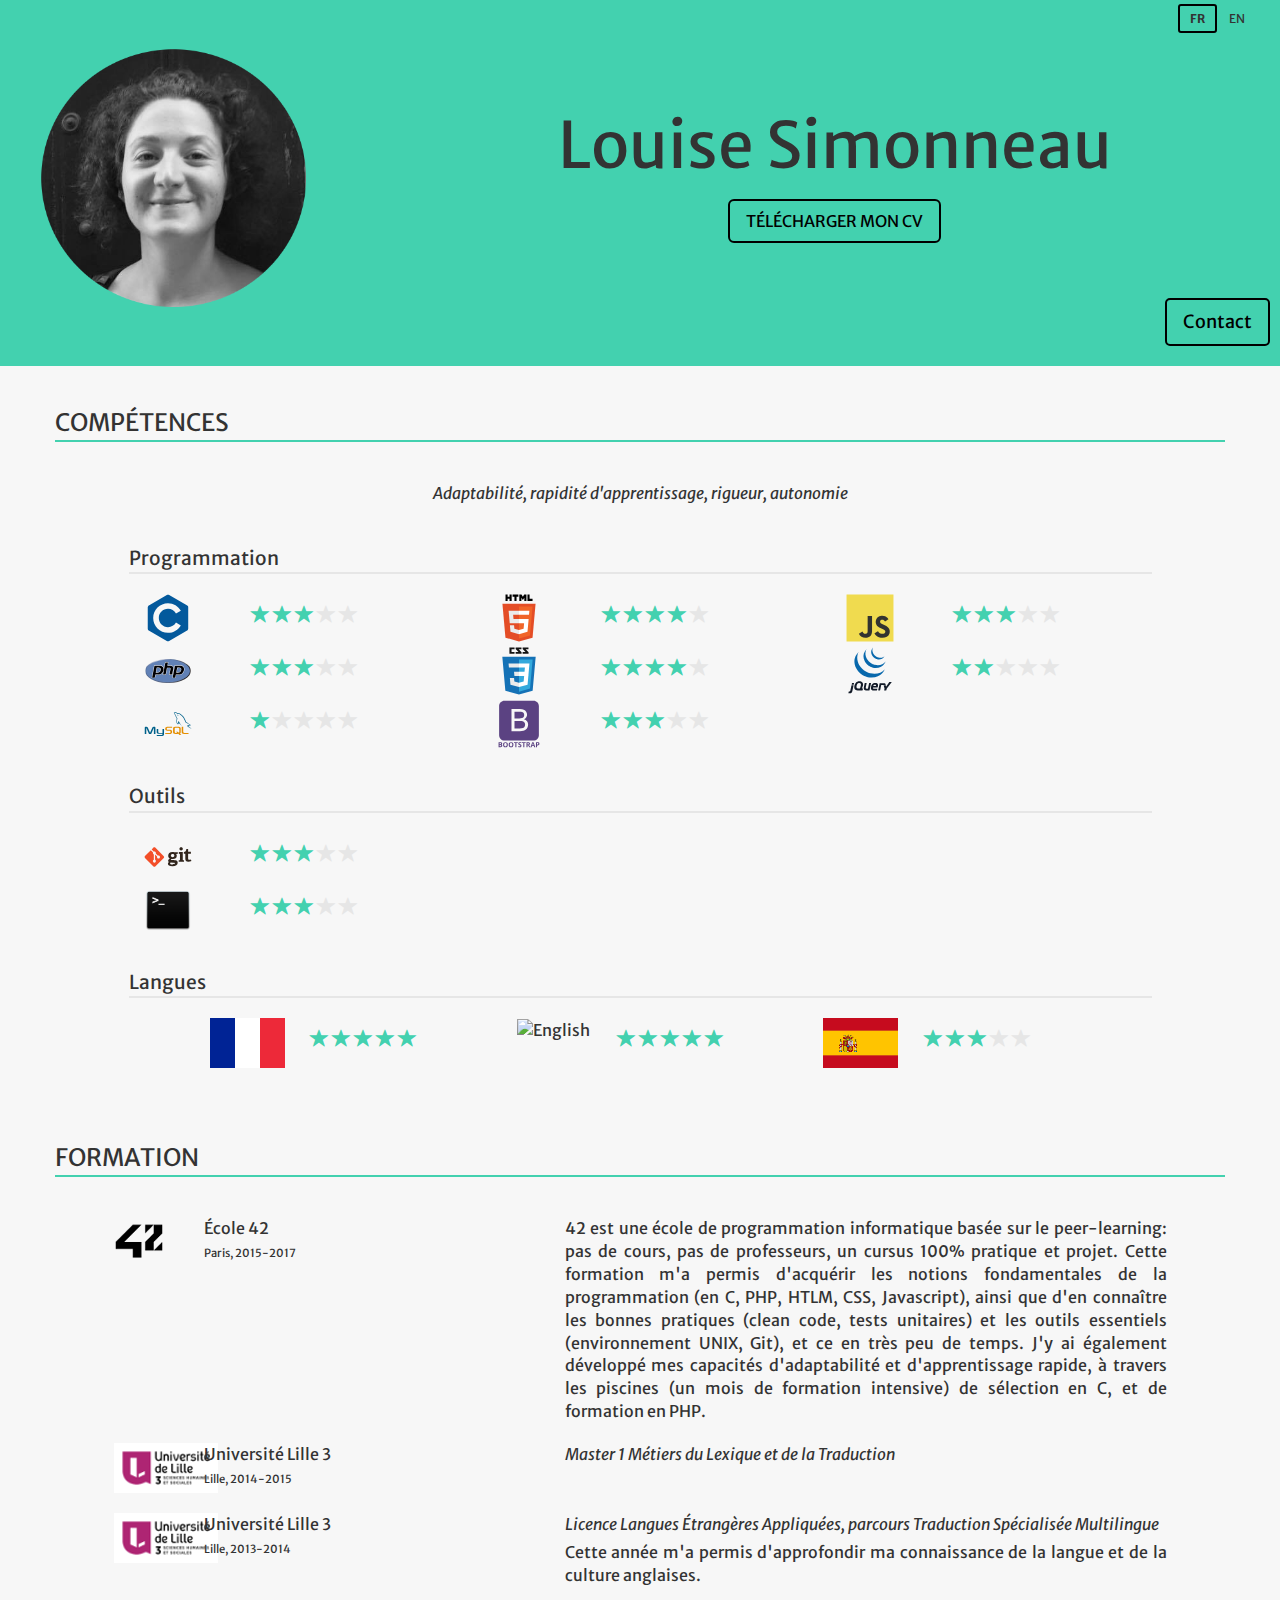
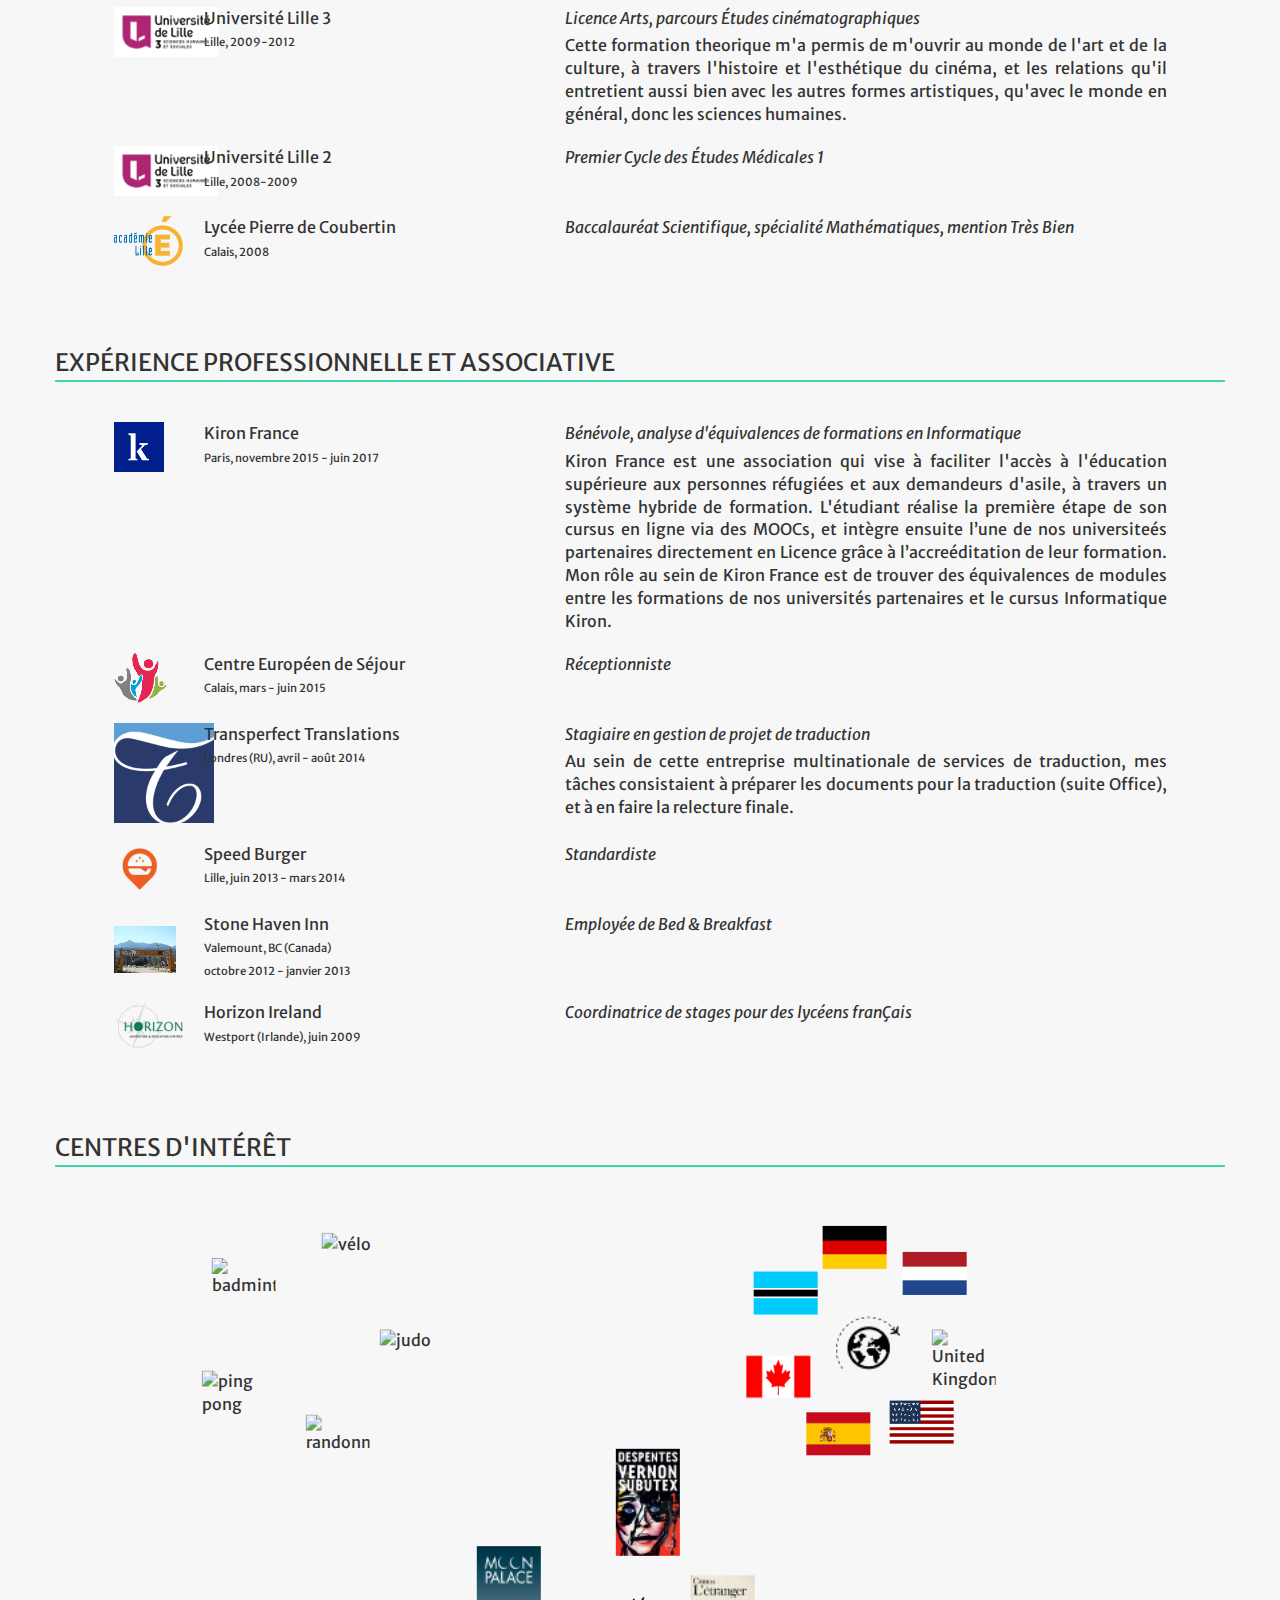
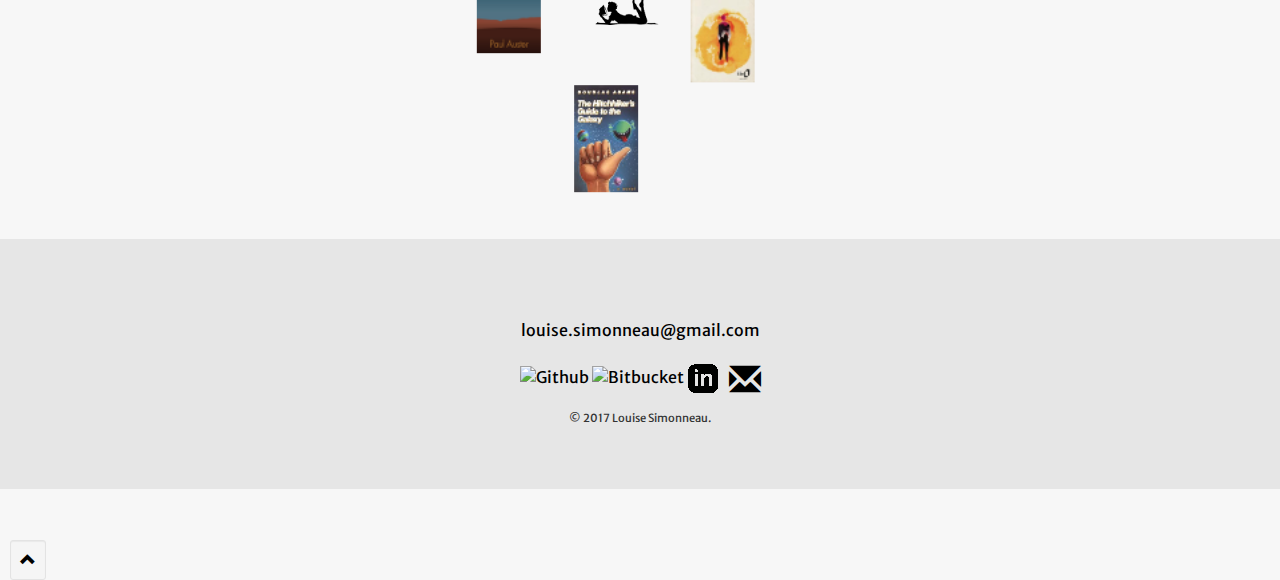
==== commit b3f2f731: "nothing" ====
--- a/index.html
+++ b/index.html
@@ -59,118 +59,121 @@
 			<div class="col-xs-12 col-sm-12 col-md-12 col-lg-12">
 			<div id="programming" class="subsection_title"></div>
 				<div class="row skills_row">
-					<ul class="col-xs-12 col-sm-6 col-md-6 col-lg-6">
-						<li class="skill">
-							<div class="col-xs-6 col-sm-6 col-md-6 col-lg-6">
+					<ul class="col-xs-12 col-sm-6 col-md-4 col-lg-4">
+						<li class="skill">
+							<div class="col-xs-6 col-sm-6 col-md-4 col-lg-4">
 								<img class="skill-icon" src="img/c.svg" alt="C">
 							</div>
-							<div class="stars col-xs-6 col-sm-6 col-md-6 col-lg-6">
-								<span class="glyphicon glyphicon-star filled"></span>
-								<span class="glyphicon glyphicon-star filled"></span>
-								<span class="glyphicon glyphicon-star filled"></span>
-								<span class="glyphicon glyphicon-star"></span>
-								<span class="glyphicon glyphicon-star"></span>
-							</div>
-						</li>
-						<li class="skill">
-							<div class="col-xs-6 col-sm-6 col-md-6 col-lg-6"><img class="skill-icon" src="img/php.svg" alt="PHP"></div>
+							<div class="stars col-xs-6 col-sm-6 col-md-8 col-lg-8">
+								<span class="glyphicon glyphicon-star filled"></span>
+								<span class="glyphicon glyphicon-star filled"></span>
+								<span class="glyphicon glyphicon-star filled"></span>
+								<span class="glyphicon glyphicon-star"></span>
+								<span class="glyphicon glyphicon-star"></span>
+							</div>
+						</li>
+						<li class="skill">
+							<div class="col-xs-6 col-sm-6 col-md-4 col-lg-4"><img class="skill-icon" src="img/php.svg" alt="PHP"></div>
 							<!-- <span class="skill_id col-xs-6 col-sm-6 col-md-6 col-lg-6">PHP</span> -->
-							<div class="stars col-xs-6 col-sm-6 col-md-6 col-lg-6">
-								<span class="glyphicon glyphicon-star filled"></span>
-								<span class="glyphicon glyphicon-star filled"></span>
-								<span class="glyphicon glyphicon-star filled"></span>
-								<span class="glyphicon glyphicon-star"></span>
-								<span class="glyphicon glyphicon-star"></span>
-							</div>
-						</li>
-						<li class="skill">
-							<div class="col-xs-6 col-sm-6 col-md-6 col-lg-6"><img class="skill-icon" src="img/html5.svg" alt="HTML5"></div>
+							<div class="stars col-xs-6 col-sm-6 col-md-8 col-lg-8">
+								<span class="glyphicon glyphicon-star filled"></span>
+								<span class="glyphicon glyphicon-star filled"></span>
+								<span class="glyphicon glyphicon-star filled"></span>
+								<span class="glyphicon glyphicon-star"></span>
+								<span class="glyphicon glyphicon-star"></span>
+							</div>
+						</li>
+						<li class="skill">
+							<div class="col-xs-6 col-sm-6 col-md-4 col-lg-4"><img class="skill-icon" src="img/mysql.svg" alt="MySQL"></div>
+							<!-- <span class="skill_id col-xs-6 col-sm-6 col-md-6 col-lg-6">MySQL</span> -->
+							<div class="stars col-xs-6 col-sm-6 col-md-8 col-lg-8">
+								<span class="glyphicon glyphicon-star filled"></span>
+								<span class="glyphicon glyphicon-star"></span>
+								<span class="glyphicon glyphicon-star"></span>
+								<span class="glyphicon glyphicon-star"></span>
+								<span class="glyphicon glyphicon-star"></span>
+							</div>
+						</li>
+					</ul>
+					<ul class="no-bullets col-xs-12 col-sm-6 col-md-4 col-lg-4">
+						<li class="skill">
+							<div class="col-xs-6 col-sm-6 col-md-4 col-lg-4"><img class="skill-icon" src="img/html5.svg" alt="HTML5"></div>
 							<!-- <span class="skill_id col-xs-6 col-sm-6 col-md-6 col-lg-6">HTML5</span> -->
-							<div class="stars col-xs-6 col-sm-6 col-md-6 col-lg-6">
-								<span class="glyphicon glyphicon-star filled"></span>
-								<span class="glyphicon glyphicon-star filled"></span>
-								<span class="glyphicon glyphicon-star filled"></span>
-								<span class="glyphicon glyphicon-star filled"></span>
-								<span class="glyphicon glyphicon-star"></span>
-							</div>
-						</li>
-						<li class="skill">
-							<div class="col-xs-6 col-sm-6 col-md-6 col-lg-6"><img class="skill-icon" src="img/css3.svg" alt="CSS3"></div>
+							<div class="stars col-xs-6 col-sm-6 col-md-8 col-lg-8">
+								<span class="glyphicon glyphicon-star filled"></span>
+								<span class="glyphicon glyphicon-star filled"></span>
+								<span class="glyphicon glyphicon-star filled"></span>
+								<span class="glyphicon glyphicon-star filled"></span>
+								<span class="glyphicon glyphicon-star"></span>
+							</div>
+						</li>
+						<li class="skill">
+							<div class="col-xs-6 col-sm-6 col-md-4 col-lg-4"><img class="skill-icon" src="img/css3.svg" alt="CSS3"></div>
 							<!-- <span class="skill_id col-xs-6 col-sm-6 col-md-6 col-lg-6">CSS3</span> -->
-							<div class="stars col-xs-6 col-sm-6 col-md-6 col-lg-6">
-								<span class="glyphicon glyphicon-star filled"></span>
-								<span class="glyphicon glyphicon-star filled"></span>
-								<span class="glyphicon glyphicon-star filled"></span>
-								<span class="glyphicon glyphicon-star filled"></span>
-								<span class="glyphicon glyphicon-star"></span>
-							</div>
-						</li>
-						<li class="skill">
-							<div class="col-xs-6 col-sm-6 col-md-6 col-lg-6"><img class="skill-icon" src="img/bootstrap.svg" alt="Bootstrap"></div>
+							<div class="stars col-xs-6 col-sm-6 col-md-8 col-lg-8">
+								<span class="glyphicon glyphicon-star filled"></span>
+								<span class="glyphicon glyphicon-star filled"></span>
+								<span class="glyphicon glyphicon-star filled"></span>
+								<span class="glyphicon glyphicon-star filled"></span>
+								<span class="glyphicon glyphicon-star"></span>
+							</div>
+						</li>
+						<li class="skill">
+							<div class="col-xs-6 col-sm-6 col-md-4 col-lg-4"><img class="skill-icon" src="img/bootstrap.svg" alt="Bootstrap"></div>
 							<!-- <span class="skill_id col-xs-6 col-sm-6 col-md-6 col-lg-6">Bootstrap</span> -->
-							<div class="stars col-xs-6 col-sm-6 col-md-6 col-lg-6">
-								<span class="glyphicon glyphicon-star filled"></span>
-								<span class="glyphicon glyphicon-star filled"></span>
-								<span class="glyphicon glyphicon-star filled"></span>
-								<span class="glyphicon glyphicon-star"></span>
-								<span class="glyphicon glyphicon-star"></span>
-							</div>
-						</li>
-						</ul>
-					<ul class="no-bullets col-xs-12 col-sm-6 col-md-6 col-lg-6">
-						<li class="skill">
-							<div class="col-xs-6 col-sm-6 col-md-6 col-lg-6"><img class="skill-icon" src="img/javascript.svg" alt="Javascript"></div>
+							<div class="stars col-xs-6 col-sm-6 col-md-8 col-lg-8">
+								<span class="glyphicon glyphicon-star filled"></span>
+								<span class="glyphicon glyphicon-star filled"></span>
+								<span class="glyphicon glyphicon-star filled"></span>
+								<span class="glyphicon glyphicon-star"></span>
+								<span class="glyphicon glyphicon-star"></span>
+							</div>
+						</li>
+					</ul>
+					<ul class="no-bullets col-xs-12 col-sm-6 col-md-4 col-lg-4">
+						<li class="skill">
+							<div class="col-xs-6 col-sm-6 col-md-4 col-lg-4"><img class="skill-icon" src="img/javascript.svg" alt="Javascript"></div>
 							<!-- <span class="skill_id col-xs-6 col-sm-6 col-md-6 col-lg-6">Javascript</span> -->
-							<div class="stars col-xs-6 col-sm-6 col-md-6 col-lg-6">
-								<span class="glyphicon glyphicon-star filled"></span>
-								<span class="glyphicon glyphicon-star filled"></span>
-								<span class="glyphicon glyphicon-star filled"></span>
-								<span class="glyphicon glyphicon-star"></span>
-								<span class="glyphicon glyphicon-star"></span>
-							</div>
-						</li>
-						<li class="skill">
-							<div class="col-xs-6 col-sm-6 col-md-6 col-lg-6"><img class="skill-icon" src="img/jquery.svg" alt="jQuery"></div>
+							<div class="stars col-xs-6 col-sm-6 col-md-8 col-lg-8">
+								<span class="glyphicon glyphicon-star filled"></span>
+								<span class="glyphicon glyphicon-star filled"></span>
+								<span class="glyphicon glyphicon-star filled"></span>
+								<span class="glyphicon glyphicon-star"></span>
+								<span class="glyphicon glyphicon-star"></span>
+							</div>
+						</li>
+						<li class="skill">
+							<div class="col-xs-6 col-sm-6 col-md-4 col-lg-4"><img class="skill-icon" src="img/jquery.svg" alt="jQuery"></div>
 							<!-- <span class="skill_id col-xs-6 col-sm-6 col-md-6 col-lg-6">JQuery</span> -->
-							<div class="stars col-xs-6 col-sm-6 col-md-6 col-lg-6">
-								<span class="glyphicon glyphicon-star filled"></span>
-								<span class="glyphicon glyphicon-star filled"></span>
-								<span class="glyphicon glyphicon-star"></span>
-								<span class="glyphicon glyphicon-star"></span>
-								<span class="glyphicon glyphicon-star"></span>
-							</div>
-						</li>
-						<li class="skill">
-							<div class="col-xs-6 col-sm-6 col-md-6 col-lg-6"><img class="skill-icon" src="img/mysql.svg" alt="MySQL"></div>
-							<!-- <span class="skill_id col-xs-6 col-sm-6 col-md-6 col-lg-6">MySQL</span> -->
-							<div class="stars col-xs-6 col-sm-6 col-md-6 col-lg-6">
-								<span class="glyphicon glyphicon-star filled"></span>
-								<span class="glyphicon glyphicon-star"></span>
-								<span class="glyphicon glyphicon-star"></span>
-								<span class="glyphicon glyphicon-star"></span>
-								<span class="glyphicon glyphicon-star"></span>
-							</div>
-						</li>
+							<div class="stars col-xs-6 col-sm-6 col-md-8 col-lg-8">
+								<span class="glyphicon glyphicon-star filled"></span>
+								<span class="glyphicon glyphicon-star filled"></span>
+								<span class="glyphicon glyphicon-star"></span>
+								<span class="glyphicon glyphicon-star"></span>
+								<span class="glyphicon glyphicon-star"></span>
+							</div>
+						</li>
+						
 				</ul>
 			</div>
 			<div id="tools" class="subsection_title"></div>
 				<div class="row skills_row">
-					<ul class="col-xs-12 col-sm-6 col-md-6 col-lg-6">
-						<li class="skill">
-							<div class="col-xs-6 col-sm-6 col-md-6 col-lg-6"><img class="skill-icon" src="img/git.svg" alt="Git"></div>
+					<ul class="col-xs-12 col-sm-6 col-md-4 col-lg-4">
+						<li class="skill">
+							<div class="col-xs-6 col-sm-6 col-md-4 col-lg-4"><img class="skill-icon" src="img/git.svg" alt="Git"></div>
 							<!-- <span class="skill_id col-xs-6 col-sm-6 col-md-6 col-lg-6">Git</span> -->
-							<div class="stars col-xs-6 col-sm-6 col-md-6 col-lg-6">
-								<span class="glyphicon glyphicon-star filled"></span>
-								<span class="glyphicon glyphicon-star filled"></span>
-								<span class="glyphicon glyphicon-star filled"></span>
-								<span class="glyphicon glyphicon-star"></span>
-								<span class="glyphicon glyphicon-star"></span>
-							</div>
-						</li>
-						<li class="skill">
-							<div class="col-xs-6 col-sm-6 col-md-6 col-lg-6"><img class="skill-icon" src="img/unix.png" alt="Unix Shell"></div>
+							<div class="stars col-xs-6 col-sm-6 col-md-8 col-lg-8">
+								<span class="glyphicon glyphicon-star filled"></span>
+								<span class="glyphicon glyphicon-star filled"></span>
+								<span class="glyphicon glyphicon-star filled"></span>
+								<span class="glyphicon glyphicon-star"></span>
+								<span class="glyphicon glyphicon-star"></span>
+							</div>
+						</li>
+						<li class="skill">
+							<div class="col-xs-6 col-sm-6 col-md-4 col-lg-4"><img class="skill-icon" src="img/unix.png" alt="Unix Shell"></div>
 							<!-- <span id="unix" class="skill_id col-xs-6 col-sm-6 col-md-6 col-lg-6"></span> -->
-							<div class="stars col-xs-6 col-sm-6 col-md-6 col-lg-6">
+							<div class="stars col-xs-6 col-sm-6 col-md-8 col-lg-8">
 								<span class="glyphicon glyphicon-star filled"></span>
 								<span class="glyphicon glyphicon-star filled"></span>
 								<span class="glyphicon glyphicon-star filled"></span>
@@ -424,28 +427,33 @@
 
 	<section id="hobbies" class="row resume_section">
 		<div id="hobbiesTitle" class="section_title"></div>
+		<div class="row">
+			<div id="sports" class="circle-container col-lg-8 col-md-8 col-sm-12 col-xs-12"></div>
+			<div id="flags" class="circle-container col-lg-4 col-md-4 col-sm-12 col-xs-12">
+				<span class="center"><img src="img/travel.png" alt="travelling"></span>
+			</div>
+		</div>
 		<div class="row section_content">
-			<div id="sports" class="circle-container col-lg-6 col-md-6 col-sm-12 col-xs-12"></div>
-			<div id="flags" class="circle-container col-lg-6 col-md-6 col-sm-12 col-xs-12">
-				<span class="center"><img src="img/travel.png" alt="travelling"></span>
-			</div>
-		</div>
-		<div class="row section_content">
-			<div class="col-xs-1 col-sm-1 col-md-3 col-lg-3"></div>
+			<div class="quote col-xs-1 col-sm-2 col-md-3 col-lg-3">
+				<!-- <span>
+					"By wandering aimlessly, all places became equal and it no longer mattered where he was. 
+					On his best walks he was able to feel that he was nowhere. And this, 
+					finally was all he ever asked of things: to be nowhere."
+				</span> -->
+			</div>
 			<div id="books" class="circle-container col-lg-9 col-md-9 col-sm-12 col-xs-12">
 				<span class="center"><img src="img/reading.png" alt="reading"></span>
 			</div>
 		</div>
-		<div class="row section_content">
-			<div id="cinema" class="circle-container col-lg-6 col-md-6 col-sm-12 col-xs-12">
-				<span class="center"><img src="img/cinema.png" alt="cinema"></span>
-			</div>
-						<div class="col-xs-1 col-sm-1 col-md-3 col-lg-3"></div>
-
-			<div id="music" class="circle-container col-lg-6 col-md-6 col-sm-12 col-xs-12">
-				<span class="center"><img src="img/music.png" alt="music"></span>
-			</div>
-		</div>
+			<!-- <div class="row section_content">
+				<div id="cinema" class="circle-container col-lg-6 col-md-6 col-sm-12 col-xs-12">
+					<span class="center"><img src="img/cinema.png" alt="cinema"></span>
+				</div>
+				<div class="col-xs-1 col-sm-1 col-md-3 col-lg-3"></div>
+				<div id="music" class="circle-container col-lg-6 col-md-6 col-sm-12 col-xs-12">
+					<span class="center"><img src="img/music.png" alt="music"></span>
+				</div>
+			</div> -->
 	</section>
 </div>
 
--- a/resume.css
+++ b/resume.css
@@ -176,7 +176,7 @@
 }
 .glyphicon.glyphicon-star {
 	color: #e6e6e6;
-	font-size: 1.4em;
+	font-size: 1.2em;
 	margin-top: 10px;
 }
 #compAdj {
@@ -233,11 +233,14 @@
 #flags>.center  img {margin-top: -10px; vertical-align: top}
 #flags {margin-left: 30%;}
 #books img {margin-top: 0;}
-#books {height: 15em; width:15em;margin-top: 100px;}
+#books {height: 15em; width:15em;margin-top: 50px; margin-left: 150px}
 #books span {margin: -3.25em;height: auto;}
 #books>.center img {margin-top: 30px;}
 /********************************/
-
+.quote{
+	margin-top: 70px;
+	font-style: italic;
+}
 footer {
 	clear: both;
 	background-color: #e6e6e6;
@@ -275,7 +278,7 @@
 	}
 }
 @media only screen and (max-width: 900px) {
-	#sports, #flags, #books {
+	.circle-container{
 		display: none;
 	}
 	.glyphicon.glyphicon-star {
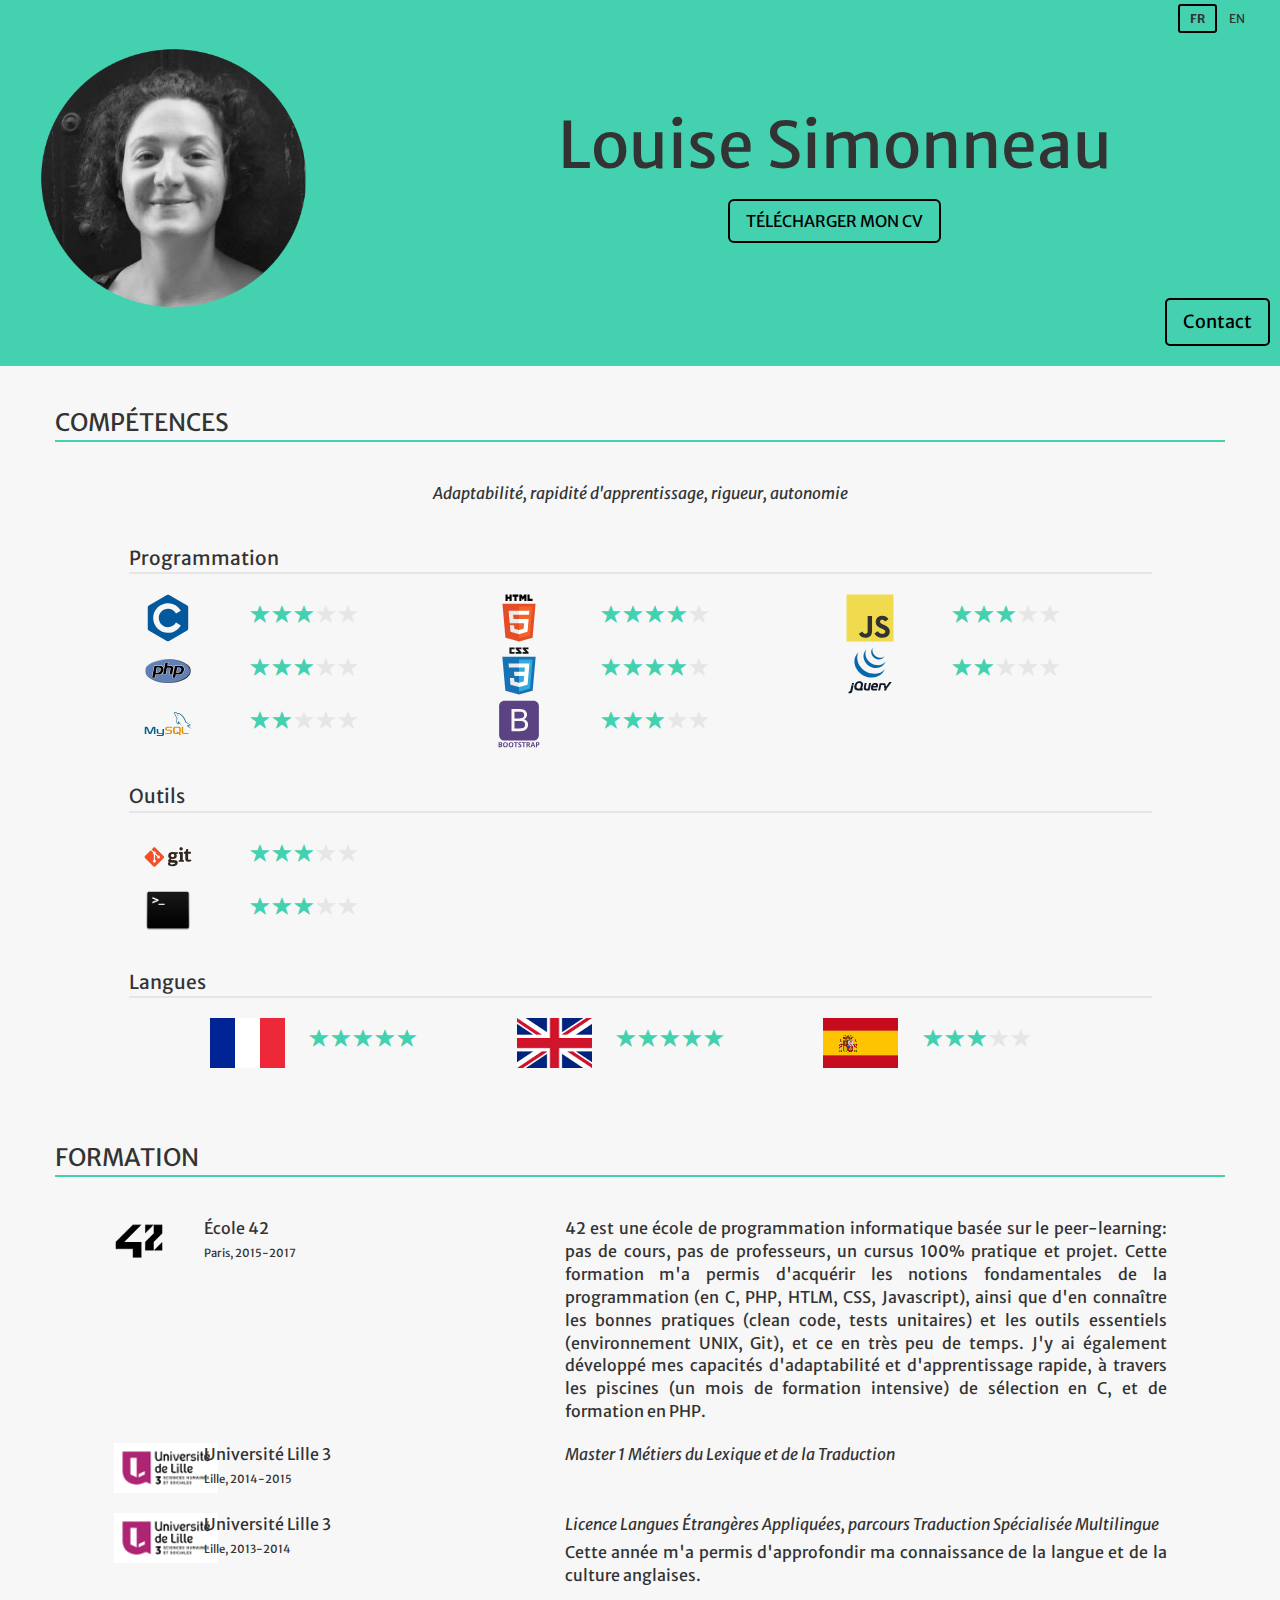
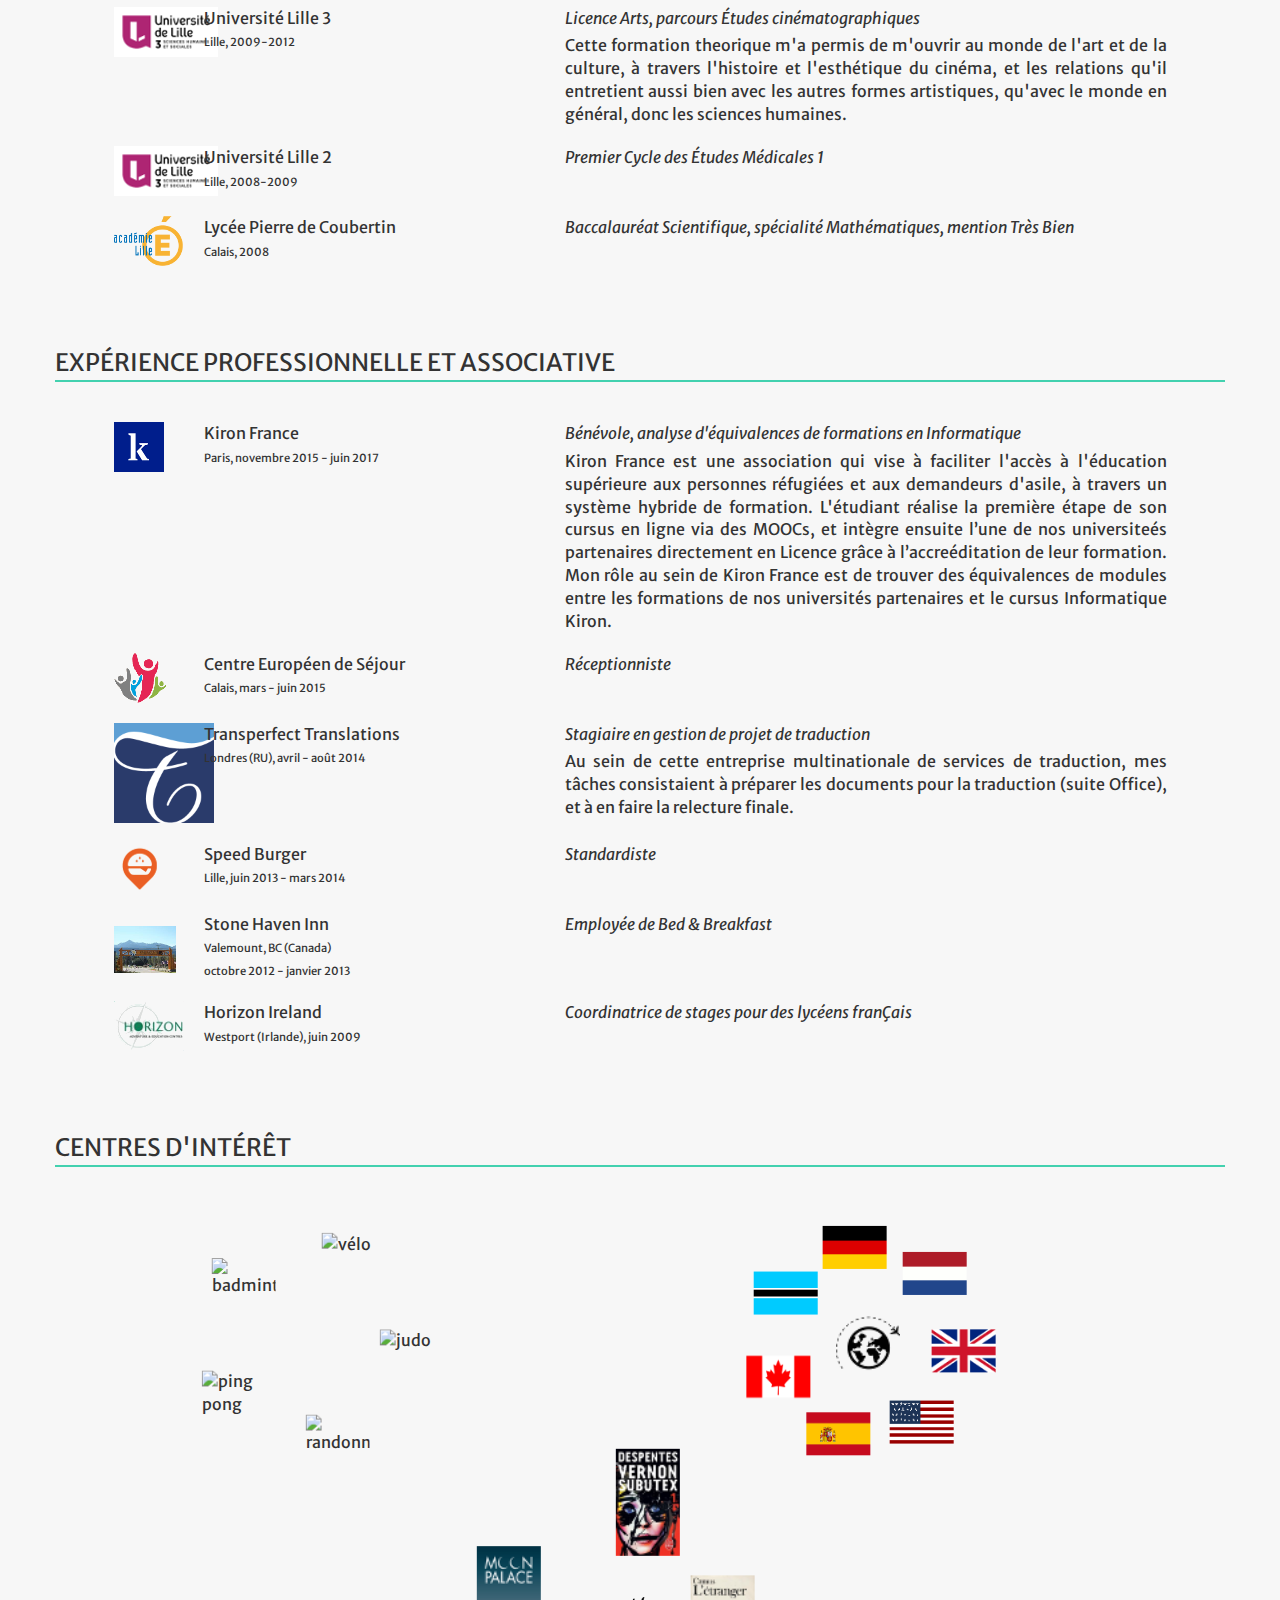
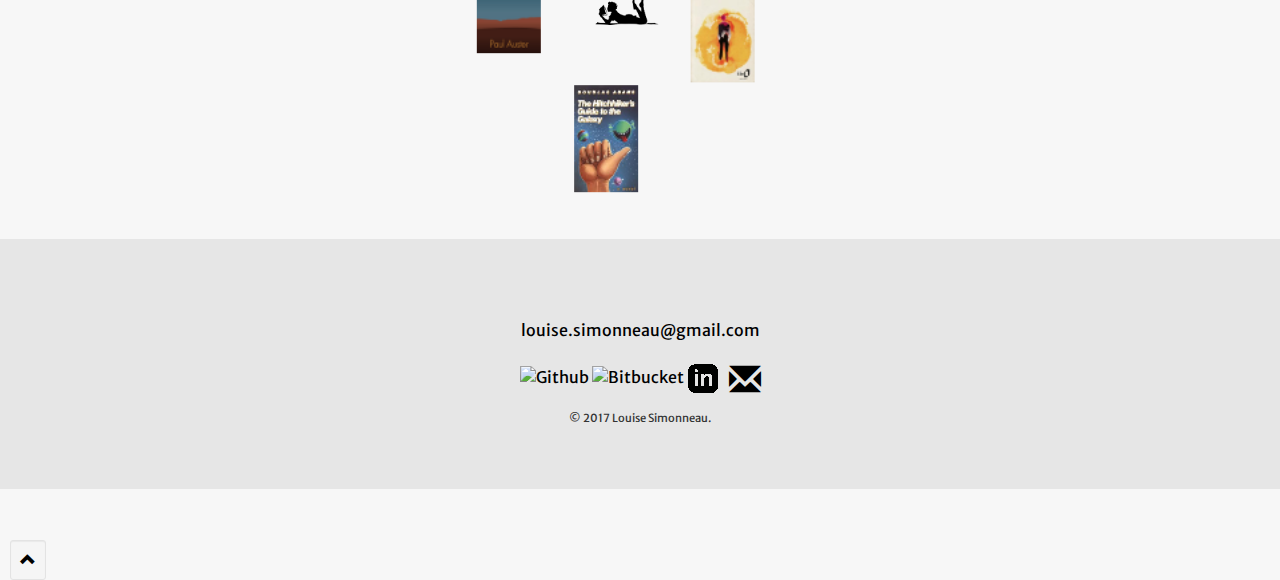
==== commit c1074142: "fix uk img uppercase" ====
--- a/index.html
+++ b/index.html
@@ -88,7 +88,7 @@
 							<!-- <span class="skill_id col-xs-6 col-sm-6 col-md-6 col-lg-6">MySQL</span> -->
 							<div class="stars col-xs-6 col-sm-6 col-md-8 col-lg-8">
 								<span class="glyphicon glyphicon-star filled"></span>
-								<span class="glyphicon glyphicon-star"></span>
+								<span class="glyphicon glyphicon-star filled"></span>
 								<span class="glyphicon glyphicon-star"></span>
 								<span class="glyphicon glyphicon-star"></span>
 								<span class="glyphicon glyphicon-star"></span>
@@ -208,7 +208,7 @@
 						<ul class="col-xs-12 col-sm-6 col-md-6 col-lg-4">
 							<li class="skill">
 								<div class="col-xs-6 col-sm-6 col-md-5 col-lg-5">
-									<img alt="English" src="img/uk.png"></img>
+									<img alt="English" src="img/UK.png"></img>
 								</div>
 								<div class="lang_stars stars col-xs-6 col-sm-6 col-md-6 col-lg-6">
 									<span class="glyphicon glyphicon-star filled"></span>
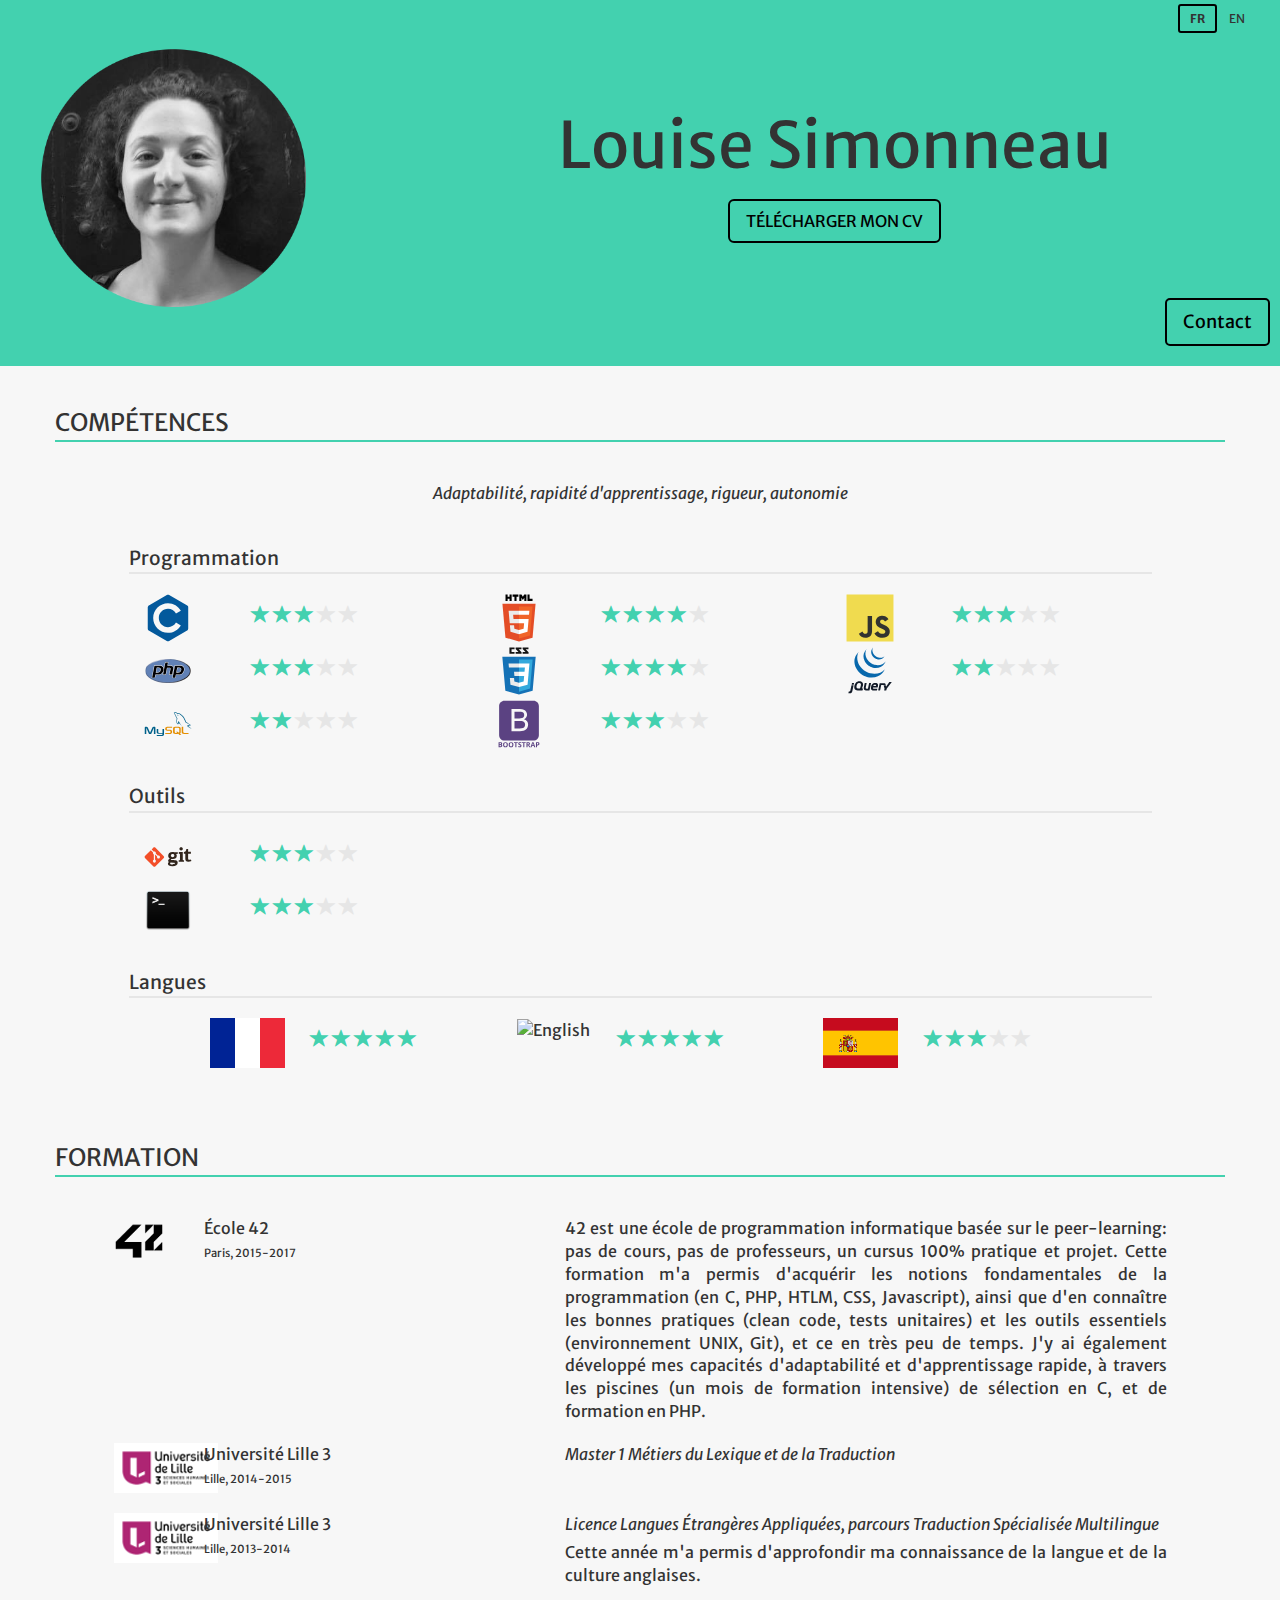
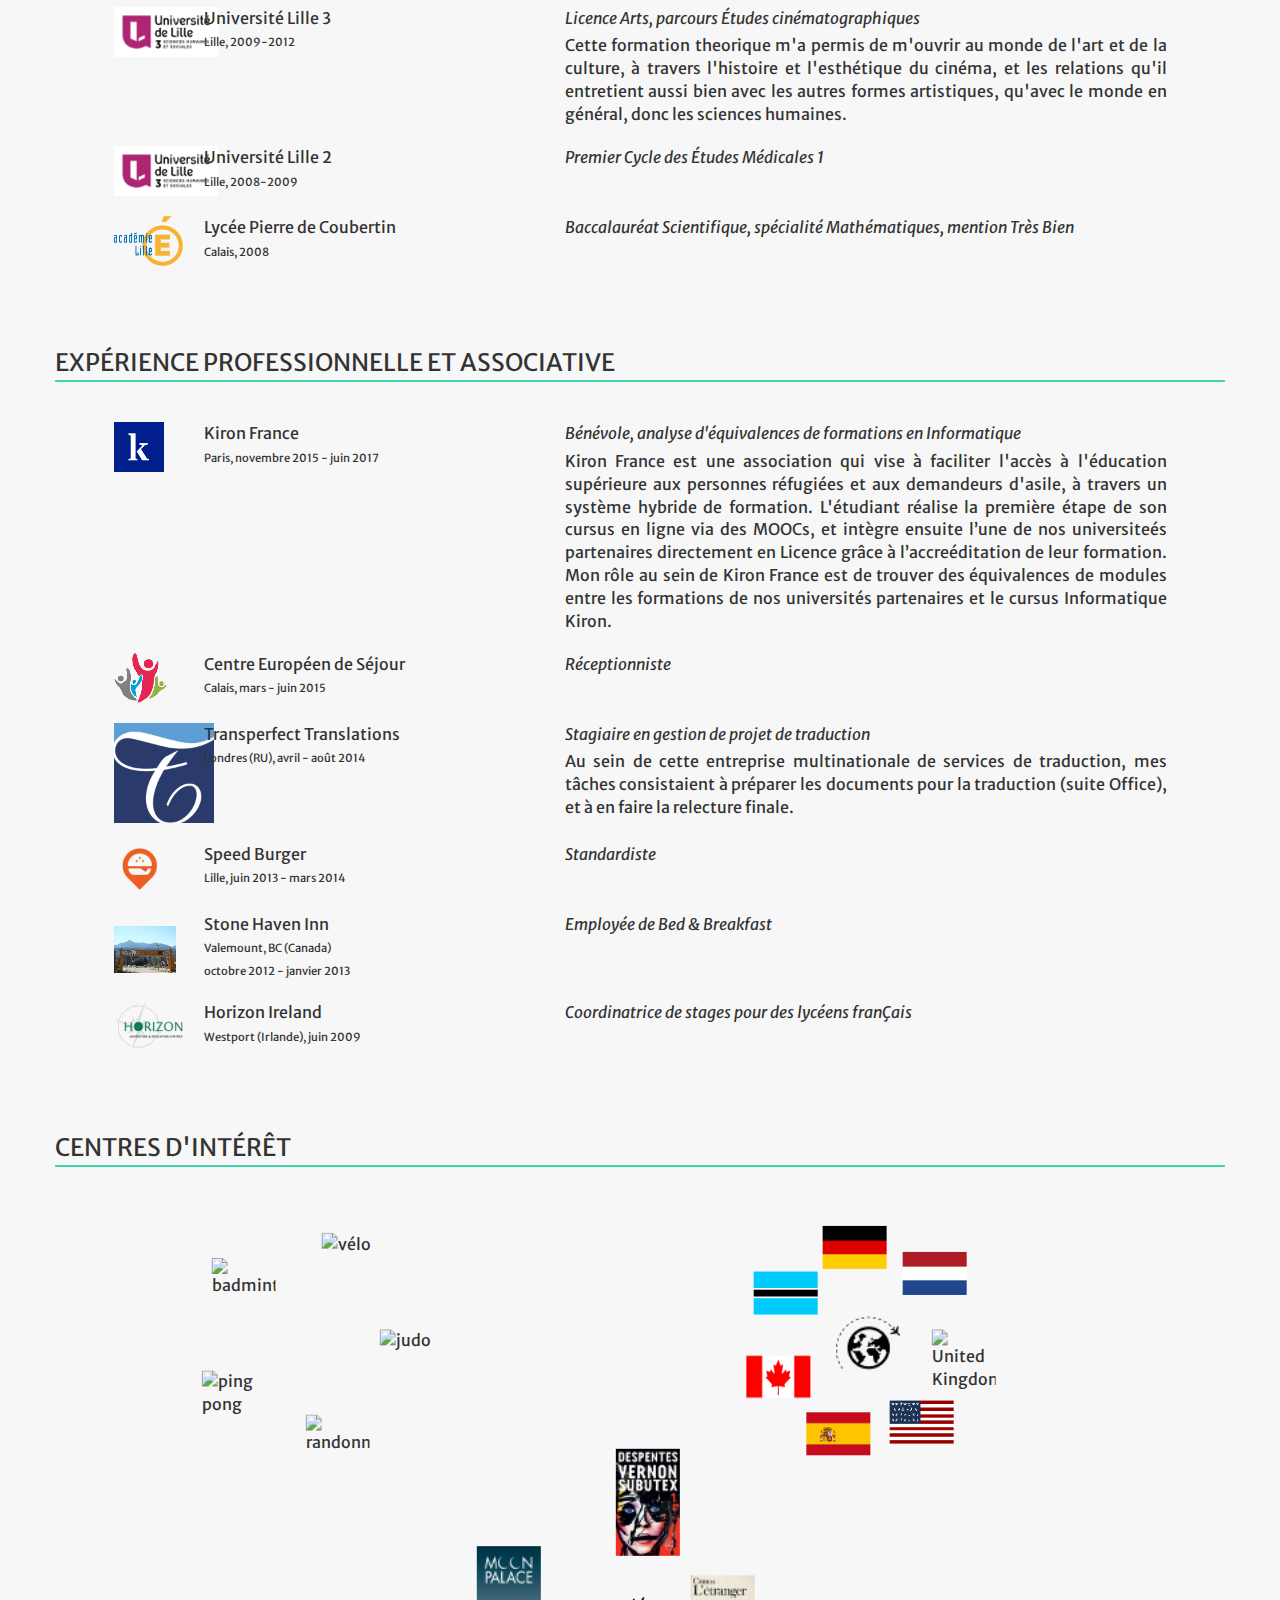
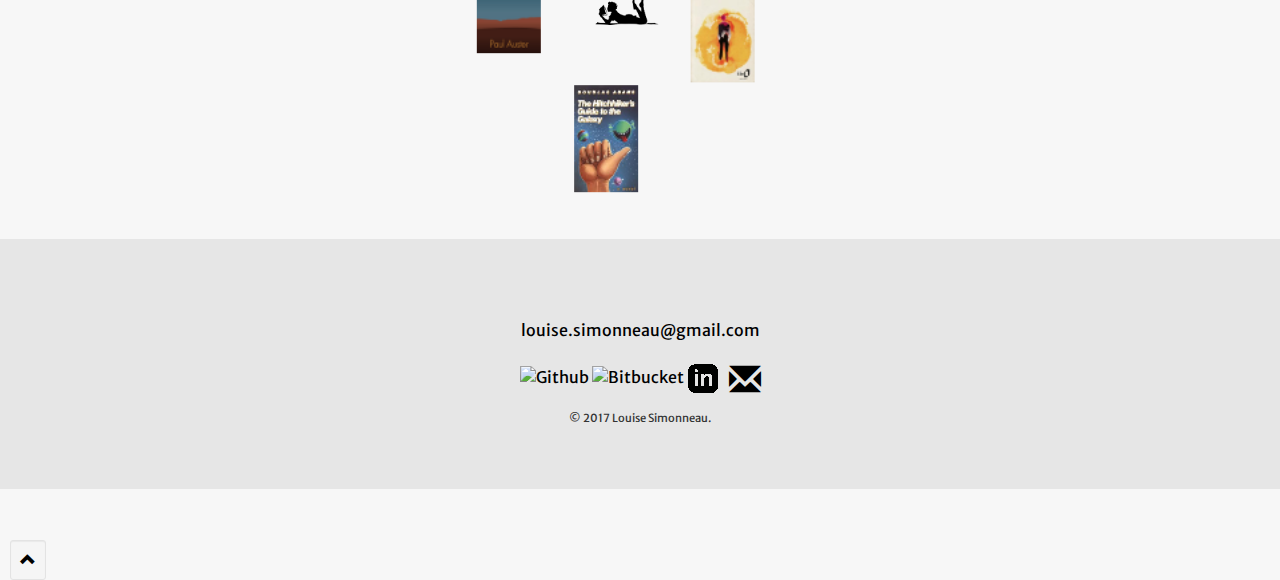
==== commit e008fc3a: "fix uk 2" ====
--- a/index.html
+++ b/index.html
@@ -208,7 +208,7 @@
 						<ul class="col-xs-12 col-sm-6 col-md-6 col-lg-4">
 							<li class="skill">
 								<div class="col-xs-6 col-sm-6 col-md-5 col-lg-5">
-									<img alt="English" src="img/UK.png"></img>
+									<img alt="English" src="img/uk.png"></img>
 								</div>
 								<div class="lang_stars stars col-xs-6 col-sm-6 col-md-6 col-lg-6">
 									<span class="glyphicon glyphicon-star filled"></span>
